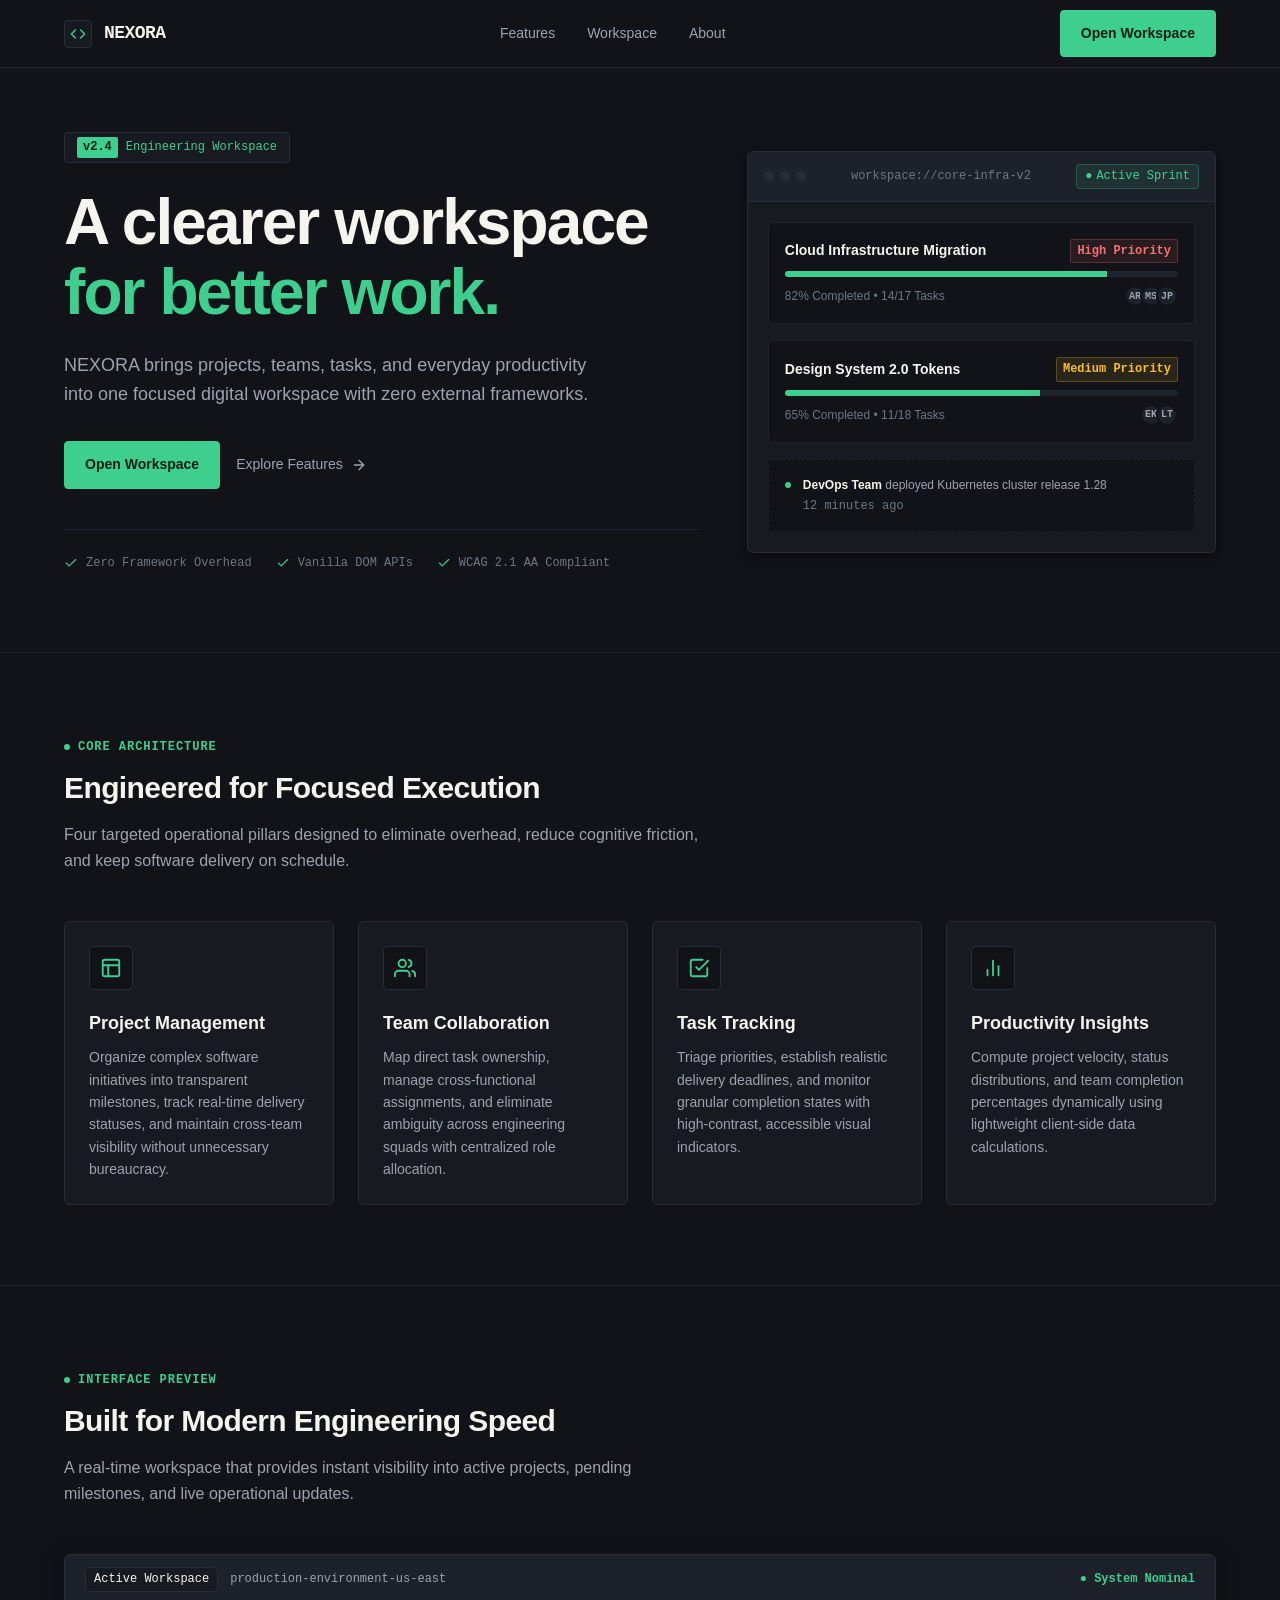
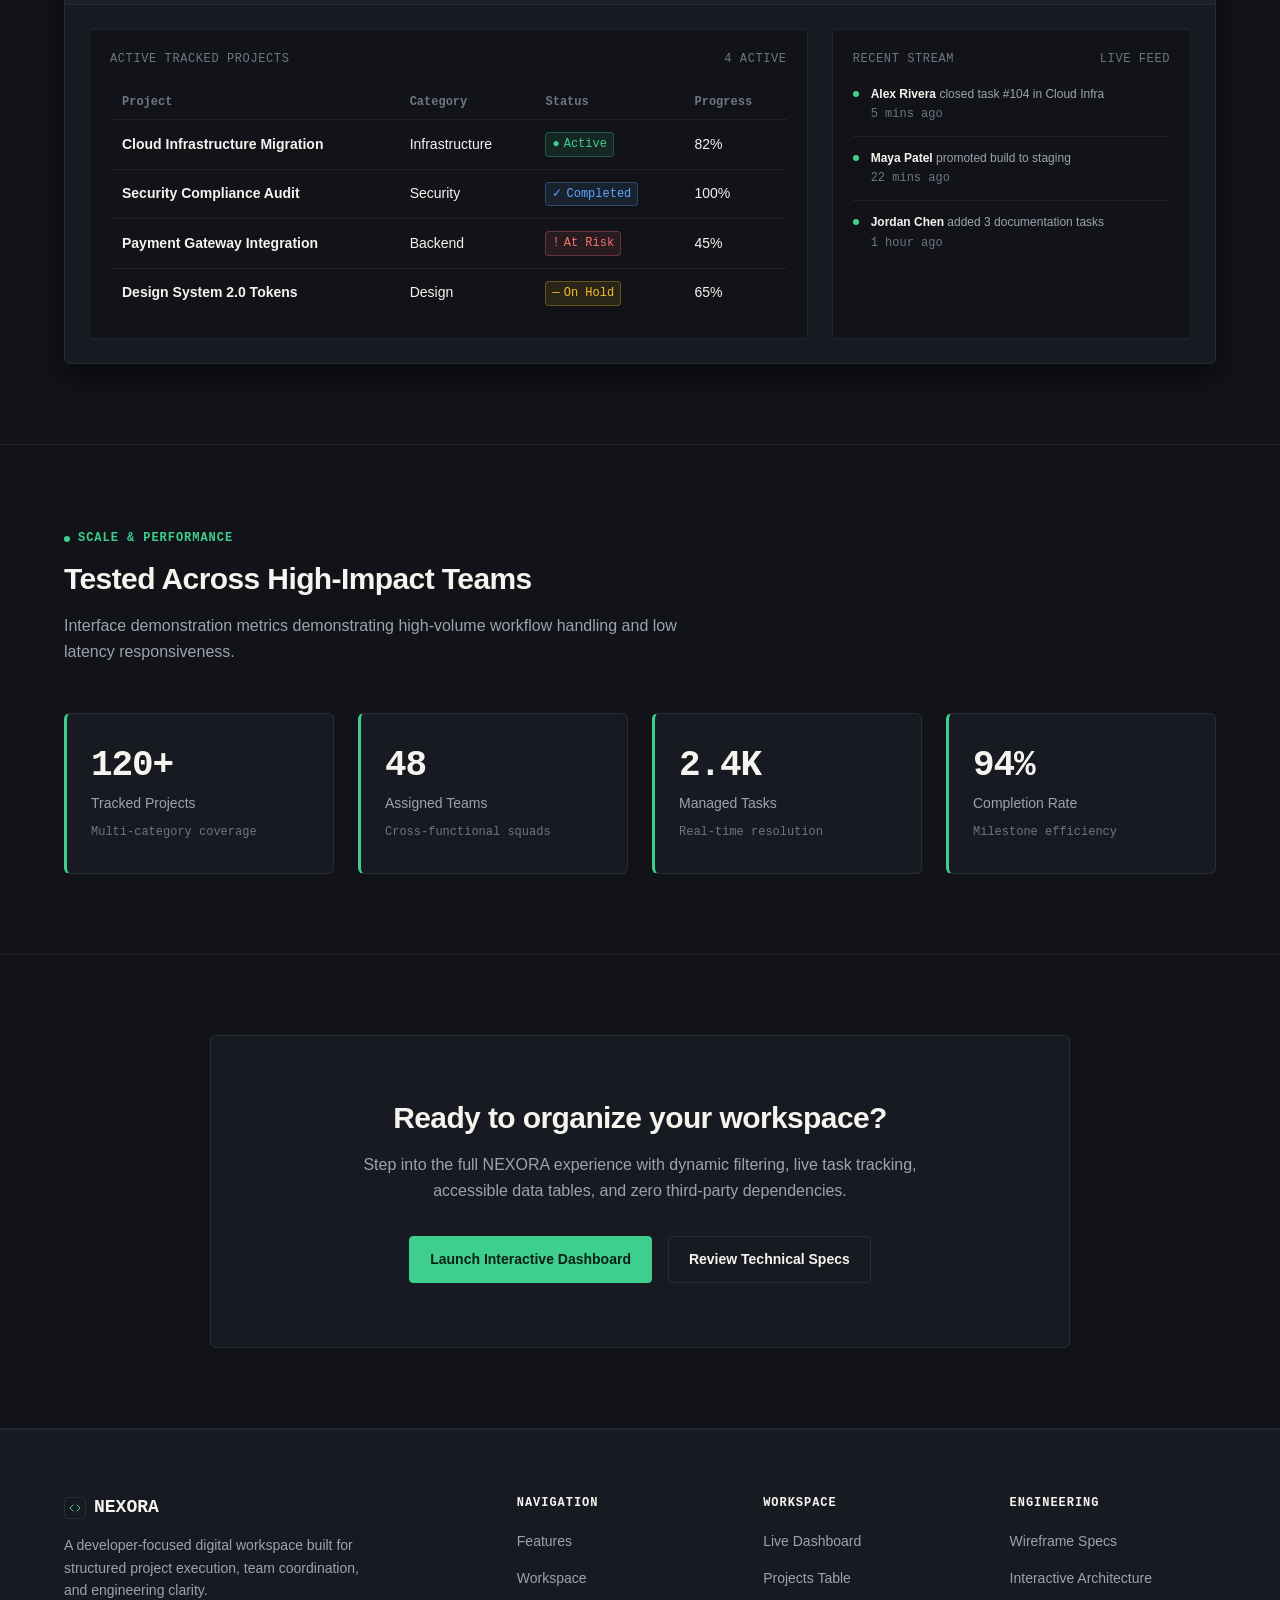
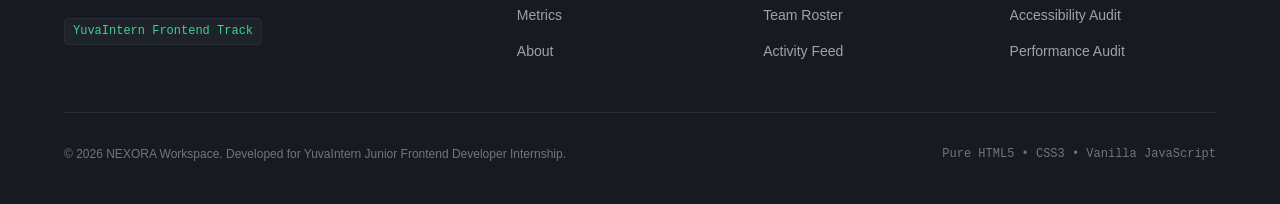
==== index.html @ 67733eb9 "Week 1 - Responsive NEXORA Landing Page" ====
<!DOCTYPE html>
<html lang="en">
<head>
  <meta charset="UTF-8">
  <meta name="viewport" content="width=device-width, initial-scale=1.0">
  <meta name="description" content="NEXORA is a modern, high-performance digital workspace for managing software projects, team workflows, and engineering productivity with zero external dependencies.">
  <meta name="theme-color" content="#111318">
  <title>NEXORA — Modern Engineering Digital Workspace</title>
  <link rel="stylesheet" href="css/style.css">
</head>
<body>
  <!-- Accessible Skip Link -->
  <a href="#main-content" class="skip-link">Skip to main content</a>

  <!-- Header -->
  <header class="site-header" role="banner">
    <div class="container header-container">
      <a href="index.html" class="brand-logo" aria-label="NEXORA Home">
        <span class="brand-icon" aria-hidden="true">
          <svg viewBox="0 0 24 24" fill="none" stroke="currentColor" stroke-width="2" stroke-linecap="round" stroke-linejoin="round">
            <polyline points="16 18 22 12 16 6"></polyline>
            <polyline points="8 6 2 12 8 18"></polyline>
          </svg>
        </span>
        <span>NEXORA</span>
      </a>

      <!-- Desktop Navigation -->
      <nav class="nav-desktop" aria-label="Primary Navigation">
        <a href="#features" class="nav-link">Features</a>
        <a href="#preview" class="nav-link">Workspace</a>
        <a href="#about" class="nav-link">About</a>
      </nav>

      <!-- Header Actions -->
      <div class="header-actions">
        <a href="#preview" class="btn btn-primary" id="header-cta-btn">Open Workspace</a>
        <!-- Mobile Menu Toggle Button -->
        <button type="button" class="nav-toggle-btn" id="nav-toggle-btn" aria-expanded="false" aria-controls="nav-mobile-menu" aria-label="Toggle navigation menu">
          <svg viewBox="0 0 24 24" fill="none" stroke="currentColor" stroke-width="2" stroke-linecap="round" stroke-linejoin="round" aria-hidden="true">
            <line x1="3" y1="12" x2="21" y2="12"></line>
            <line x1="3" y1="6" x2="21" y2="6"></line>
            <line x1="3" y1="18" x2="21" y2="18"></line>
          </svg>
        </button>
      </div>
    </div>

    <!-- Mobile Navigation Drawer -->
    <nav class="nav-mobile" id="nav-mobile-menu" aria-label="Mobile Navigation" hidden>
      <a href="#features" class="nav-link">Features</a>
      <a href="#preview" class="nav-link">Workspace</a>
      <a href="#about" class="nav-link">About</a>
      <a href="#preview" class="btn btn-primary" style="margin-top: 1rem; width: 100%;">Open Workspace</a>
    </nav>
  </header>

  <!-- Main Landmark -->
  <main id="main-content">
    <!-- Hero Section -->
    <section class="hero-section" aria-labelledby="hero-heading">
      <div class="container">
        <div class="hero-grid">
          <!-- Hero Copy -->
          <div class="hero-content">
            <div class="hero-tag">
              <span class="hero-tag-badge">v2.4</span>
              <span>Engineering Workspace</span>
            </div>
            <h1 id="hero-heading" class="hero-headline">
              A clearer workspace<br>
              <span class="hero-headline-accent">for better work.</span>
            </h1>
            <p class="hero-subhead">
              NEXORA brings projects, teams, tasks, and everyday productivity into one focused digital workspace with zero external frameworks.
            </p>
            <div class="hero-actions">
              <a href="#preview" class="btn btn-primary" id="hero-primary-cta">Open Workspace</a>
              <a href="#features" class="link-arrow" id="hero-secondary-link">
                <span>Explore Features</span>
                <svg width="16" height="16" viewBox="0 0 24 24" fill="none" stroke="currentColor" stroke-width="2" stroke-linecap="round" stroke-linejoin="round" aria-hidden="true">
                  <line x1="5" y1="12" x2="19" y2="12"></line>
                  <polyline points="12 5 19 12 12 19"></polyline>
                </svg>
              </a>
            </div>
            <div class="hero-features-strip" aria-label="Core Technical Highlights">
              <div class="hero-strip-item">
                <svg viewBox="0 0 24 24" fill="none" stroke="currentColor" stroke-width="2" stroke-linecap="round" stroke-linejoin="round" aria-hidden="true">
                  <polyline points="20 6 9 17 4 12"></polyline>
                </svg>
                <span>Zero Framework Overhead</span>
              </div>
              <div class="hero-strip-item">
                <svg viewBox="0 0 24 24" fill="none" stroke="currentColor" stroke-width="2" stroke-linecap="round" stroke-linejoin="round" aria-hidden="true">
                  <polyline points="20 6 9 17 4 12"></polyline>
                </svg>
                <span>Vanilla DOM APIs</span>
              </div>
              <div class="hero-strip-item">
                <svg viewBox="0 0 24 24" fill="none" stroke="currentColor" stroke-width="2" stroke-linecap="round" stroke-linejoin="round" aria-hidden="true">
                  <polyline points="20 6 9 17 4 12"></polyline>
                </svg>
                <span>WCAG 2.1 AA Compliant</span>
              </div>
            </div>
          </div>

          <!-- Hero Product Preview Component (Pure HTML & CSS) -->
          <div class="hero-preview" aria-label="Interactive Workspace Preview">
            <div class="preview-card-wrapper">
              <div class="preview-card-header">
                <div class="window-controls" aria-hidden="true">
                  <span class="window-dot"></span>
                  <span class="window-dot"></span>
                  <span class="window-dot"></span>
                </div>
                <span class="preview-file-tag">workspace://core-infra-v2</span>
                <span class="preview-status-pill">
                  <span aria-hidden="true">●</span> Active Sprint
                </span>
              </div>
              <div class="preview-card-body">
                <!-- Preview Project 1 -->
                <article class="preview-item">
                  <div class="preview-item-top">
                    <span class="preview-item-title">Cloud Infrastructure Migration</span>
                    <span class="preview-badge preview-badge-high">High Priority</span>
                  </div>
                  <div class="preview-progress-bar" role="progressbar" aria-valuenow="82" aria-valuemin="0" aria-valuemax="100" aria-label="Migration Progress">
                    <div class="preview-progress-fill" style="width: 82%;"></div>
                  </div>
                  <div class="preview-item-meta">
                    <span>82% Completed &bull; 14/17 Tasks</span>
                    <div class="team-avatar-stack" aria-label="Team assigned: Alex R, Maya S, Jordan P">
                      <span class="avatar-chip">AR</span>
                      <span class="avatar-chip">MS</span>
                      <span class="avatar-chip">JP</span>
                    </div>
                  </div>
                </article>

                <!-- Preview Project 2 -->
                <article class="preview-item">
                  <div class="preview-item-top">
                    <span class="preview-item-title">Design System 2.0 Tokens</span>
                    <span class="preview-badge preview-badge-med">Medium Priority</span>
                  </div>
                  <div class="preview-progress-bar" role="progressbar" aria-valuenow="65" aria-valuemin="0" aria-valuemax="100" aria-label="Design System Progress">
                    <div class="preview-progress-fill" style="width: 65%;"></div>
                  </div>
                  <div class="preview-item-meta">
                    <span>65% Completed &bull; 11/18 Tasks</span>
                    <div class="team-avatar-stack" aria-label="Team assigned: Elena K, Liam T">
                      <span class="avatar-chip">EK</span>
                      <span class="avatar-chip">LT</span>
                    </div>
                  </div>
                </article>

                <!-- Preview Activity Snippet -->
                <div class="preview-item" style="border-style: dashed;">
                  <div class="activity-item" style="border: none; padding: 0;">
                    <span class="activity-dot" aria-hidden="true"></span>
                    <div class="activity-content">
                      <span class="activity-user">DevOps Team</span>
                      <span class="activity-action">deployed Kubernetes cluster release 1.28</span>
                      <time class="activity-time" datetime="2026-09-26T10:45:00">12 minutes ago</time>
                    </div>
                  </div>
                </div>
              </div>
            </div>
          </div>
        </div>
      </div>
    </section>

    <!-- Features Section -->
    <section class="section" id="features" aria-labelledby="features-heading">
      <div class="container">
        <header class="section-header">
          <span class="section-tag">Core Architecture</span>
          <h2 id="features-heading" class="section-title">Engineered for Focused Execution</h2>
          <p class="section-description">
            Four targeted operational pillars designed to eliminate overhead, reduce cognitive friction, and keep software delivery on schedule.
          </p>
        </header>

        <div class="features-grid">
          <!-- Feature 1 -->
          <article class="feature-card">
            <div class="feature-icon-box" aria-hidden="true">
              <svg viewBox="0 0 24 24" fill="none" stroke="currentColor" stroke-width="2" stroke-linecap="round" stroke-linejoin="round">
                <rect x="3" y="3" width="18" height="18" rx="2" ry="2"></rect>
                <line x1="3" y1="9" x2="21" y2="9"></line>
                <line x1="9" y1="21" x2="9" y2="9"></line>
              </svg>
            </div>
            <h3 class="feature-title">Project Management</h3>
            <p class="feature-text">
              Organize complex software initiatives into transparent milestones, track real-time delivery statuses, and maintain cross-team visibility without unnecessary bureaucracy.
            </p>
          </article>

          <!-- Feature 2 -->
          <article class="feature-card">
            <div class="feature-icon-box" aria-hidden="true">
              <svg viewBox="0 0 24 24" fill="none" stroke="currentColor" stroke-width="2" stroke-linecap="round" stroke-linejoin="round">
                <path d="M17 21v-2a4 4 0 0 0-4-4H5a4 4 0 0 0-4 4v2"></path>
                <circle cx="9" cy="7" r="4"></circle>
                <path d="M23 21v-2a4 4 0 0 0-3-3.87"></path>
                <path d="M16 3.13a4 4 0 0 1 0 7.75"></path>
              </svg>
            </div>
            <h3 class="feature-title">Team Collaboration</h3>
            <p class="feature-text">
              Map direct task ownership, manage cross-functional assignments, and eliminate ambiguity across engineering squads with centralized role allocation.
            </p>
          </article>

          <!-- Feature 3 -->
          <article class="feature-card">
            <div class="feature-icon-box" aria-hidden="true">
              <svg viewBox="0 0 24 24" fill="none" stroke="currentColor" stroke-width="2" stroke-linecap="round" stroke-linejoin="round">
                <path d="M9 11l3 3L22 4"></path>
                <path d="M21 12v7a2 2 0 0 1-2 2H5a2 2 0 0 1-2-2V5a2 2 0 0 1 2-2h11"></path>
              </svg>
            </div>
            <h3 class="feature-title">Task Tracking</h3>
            <p class="feature-text">
              Triage priorities, establish realistic delivery deadlines, and monitor granular completion states with high-contrast, accessible visual indicators.
            </p>
          </article>

          <!-- Feature 4 -->
          <article class="feature-card">
            <div class="feature-icon-box" aria-hidden="true">
              <svg viewBox="0 0 24 24" fill="none" stroke="currentColor" stroke-width="2" stroke-linecap="round" stroke-linejoin="round">
                <line x1="18" y1="20" x2="18" y2="10"></line>
                <line x1="12" y1="20" x2="12" y2="4"></line>
                <line x1="6" y1="20" x2="6" y2="14"></line>
              </svg>
            </div>
            <h3 class="feature-title">Productivity Insights</h3>
            <p class="feature-text">
              Compute project velocity, status distributions, and team completion percentages dynamically using lightweight client-side data calculations.
            </p>
          </article>
        </div>
      </div>
    </section>

    <!-- Product Preview Section -->
    <section class="section" id="preview" aria-labelledby="preview-heading">
      <div class="container">
        <header class="section-header">
          <span class="section-tag">Interface Preview</span>
          <h2 id="preview-heading" class="section-title">Built for Modern Engineering Speed</h2>
          <p class="section-description">
            A real-time workspace that provides instant visibility into active projects, pending milestones, and live operational updates.
          </p>
        </header>

        <div class="preview-showcase">
          <div class="showcase-toolbar">
            <div class="showcase-toolbar-left">
              <span class="showcase-toolbar-badge">Active Workspace</span>
              <span>production-environment-us-east</span>
            </div>
            <div style="color: var(--color-accent); font-weight: 600;">
              <span aria-hidden="true">●</span> System Nominal
            </div>
          </div>

          <div class="showcase-main">
            <!-- Simulated Active Projects Table -->
            <div class="showcase-panel">
              <div class="showcase-panel-title">
                <span>Active Tracked Projects</span>
                <span>4 Active</span>
              </div>
              <div style="overflow-x: auto;">
                <table class="mock-table" aria-label="Workspace Sample Projects">
                  <thead>
                    <tr>
                      <th scope="col">Project</th>
                      <th scope="col">Category</th>
                      <th scope="col">Status</th>
                      <th scope="col">Progress</th>
                    </tr>
                  </thead>
                  <tbody>
                    <tr>
                      <td style="font-weight: 600;">Cloud Infrastructure Migration</td>
                      <td>Infrastructure</td>
                      <td><span class="status-badge status-active"><span aria-hidden="true">●</span> Active</span></td>
                      <td>82%</td>
                    </tr>
                    <tr>
                      <td style="font-weight: 600;">Security Compliance Audit</td>
                      <td>Security</td>
                      <td><span class="status-badge status-completed"><span aria-hidden="true">✓</span> Completed</span></td>
                      <td>100%</td>
                    </tr>
                    <tr>
                      <td style="font-weight: 600;">Payment Gateway Integration</td>
                      <td>Backend</td>
                      <td><span class="status-badge status-at-risk"><span aria-hidden="true">!</span> At Risk</span></td>
                      <td>45%</td>
                    </tr>
                    <tr>
                      <td style="font-weight: 600;">Design System 2.0 Tokens</td>
                      <td>Design</td>
                      <td><span class="status-badge status-on-hold"><span aria-hidden="true">—</span> On Hold</span></td>
                      <td>65%</td>
                    </tr>
                  </tbody>
                </table>
              </div>
            </div>

            <!-- Simulated Real-time Activity Stream -->
            <div class="showcase-panel">
              <div class="showcase-panel-title">
                <span>Recent Stream</span>
                <span>Live Feed</span>
              </div>
              <div class="activity-feed-list" role="feed" aria-label="Recent Workspace Activity">
                <article class="activity-item">
                  <span class="activity-dot" aria-hidden="true"></span>
                  <div class="activity-content">
                    <span class="activity-user">Alex Rivera</span>
                    <span class="activity-action">closed task #104 in Cloud Infra</span>
                    <time class="activity-time" datetime="2026-09-26T11:05:00">5 mins ago</time>
                  </div>
                </article>
                <article class="activity-item">
                  <span class="activity-dot" aria-hidden="true"></span>
                  <div class="activity-content">
                    <span class="activity-user">Maya Patel</span>
                    <span class="activity-action">promoted build to staging</span>
                    <time class="activity-time" datetime="2026-09-26T10:48:00">22 mins ago</time>
                  </div>
                </article>
                <article class="activity-item">
                  <span class="activity-dot" aria-hidden="true"></span>
                  <div class="activity-content">
                    <span class="activity-user">Jordan Chen</span>
                    <span class="activity-action">added 3 documentation tasks</span>
                    <time class="activity-time" datetime="2026-09-26T09:30:00">1 hour ago</time>
                  </div>
                </article>
              </div>
            </div>
          </div>
        </div>
      </div>
    </section>

    <!-- Statistics Section -->
    <section class="section" id="stats" aria-labelledby="stats-heading">
      <div class="container">
        <header class="section-header">
          <span class="section-tag">Scale & Performance</span>
          <h2 id="stats-heading" class="section-title">Tested Across High-Impact Teams</h2>
          <p class="section-description">
            Interface demonstration metrics demonstrating high-volume workflow handling and low latency responsiveness.
          </p>
        </header>

        <div class="stats-grid">
          <div class="stat-card">
            <div class="stat-value">120+</div>
            <div class="stat-label">Tracked Projects</div>
            <div class="stat-note">Multi-category coverage</div>
          </div>
          <div class="stat-card">
            <div class="stat-value">48</div>
            <div class="stat-label">Assigned Teams</div>
            <div class="stat-note">Cross-functional squads</div>
          </div>
          <div class="stat-card">
            <div class="stat-value">2.4K</div>
            <div class="stat-label">Managed Tasks</div>
            <div class="stat-note">Real-time resolution</div>
          </div>
          <div class="stat-card">
            <div class="stat-value">94%</div>
            <div class="stat-label">Completion Rate</div>
            <div class="stat-note">Milestone efficiency</div>
          </div>
        </div>
      </div>
    </section>

    <!-- CTA Section -->
    <section class="section" id="about" aria-labelledby="cta-heading">
      <div class="container">
        <div class="cta-box">
          <h2 id="cta-heading" class="cta-title">Ready to organize your workspace?</h2>
          <p class="cta-subtext">
            Step into the full NEXORA experience with dynamic filtering, live task tracking, accessible data tables, and zero third-party dependencies.
          </p>
          <div class="cta-actions">
            <a href="dashboard.html" class="btn btn-primary" id="cta-launch-dashboard">Launch Interactive Dashboard</a>
            <a href="#features" class="btn btn-secondary">Review Technical Specs</a>
          </div>
        </div>
      </div>
    </section>
  </main>

  <!-- Footer -->
  <footer class="site-footer" role="contentinfo">
    <div class="container">
      <div class="footer-grid">
        <div>
          <div class="footer-brand-title">
            <span class="brand-icon" aria-hidden="true" style="width: 22px; height: 22px;">
              <svg viewBox="0 0 24 24" fill="none" stroke="currentColor" stroke-width="2" stroke-linecap="round" stroke-linejoin="round" style="width: 12px; height: 12px;">
                <polyline points="16 18 22 12 16 6"></polyline>
                <polyline points="8 6 2 12 8 18"></polyline>
              </svg>
            </span>
            <span>NEXORA</span>
          </div>
          <p class="footer-brand-desc">
            A developer-focused digital workspace built for structured project execution, team coordination, and engineering clarity.
          </p>
          <span class="footer-badge">YuvaIntern Frontend Track</span>
        </div>

        <div>
          <h3 class="footer-col-title">Navigation</h3>
          <ul class="footer-links">
            <li><a href="#features">Features</a></li>
            <li><a href="#preview">Workspace</a></li>
            <li><a href="#stats">Metrics</a></li>
            <li><a href="#about">About</a></li>
          </ul>
        </div>

        <div>
          <h3 class="footer-col-title">Workspace</h3>
          <ul class="footer-links">
            <li><a href="dashboard.html">Live Dashboard</a></li>
            <li><a href="dashboard.html#projects">Projects Table</a></li>
            <li><a href="dashboard.html#team">Team Roster</a></li>
            <li><a href="dashboard.html#activity">Activity Feed</a></li>
          </ul>
        </div>

        <div>
          <h3 class="footer-col-title">Engineering</h3>
          <ul class="footer-links">
            <li><a href="#about">Wireframe Specs</a></li>
            <li><a href="#about">Interactive Architecture</a></li>
            <li><a href="#about">Accessibility Audit</a></li>
            <li><a href="#about">Performance Audit</a></li>
          </ul>
        </div>
      </div>

      <div class="footer-bottom">
        <div>&copy; 2026 NEXORA Workspace. Developed for YuvaIntern Junior Frontend Developer Internship.</div>
        <div style="font-family: var(--font-mono);">Pure HTML5 &bull; CSS3 &bull; Vanilla JavaScript</div>
      </div>
    </div>
  </footer>
</body>
</html>
---- css/style.css ----
/* ==========================================================================
   NEXORA — Design System & Stylesheet
   Architecture: Pure CSS3, CSS Grid, Flexbox, CSS Custom Properties
   Theme: Developer/SaaS Aesthetic (#111318, #F6F4EF, #3ECF8E)
   Rules: No gradients, no excessive glow, no purple, no glassmorphism, no clutter.
   ========================================================================== */

/* --------------------------------------------------------------------------
   1. Design Tokens & CSS Custom Properties
   -------------------------------------------------------------------------- */
:root {
  /* Color Palette */
  --color-bg: #111318;
  --color-surface: #171A21;
  --color-surface-hover: #1E222B;
  --color-surface-active: #232733;
  --color-surface-elevated: #1D212A;
  
  --color-border: #282C37;
  --color-border-subtle: #1E222D;
  --color-border-focus: #3ECF8E;

  --color-text-primary: #F6F4EF;
  --color-text-secondary: #9DA3AE;
  --color-text-muted: #6E7682;
  --color-text-inverse: #111318;

  /* Accent Color (Emerald Green) */
  --color-accent: #3ECF8E;
  --color-accent-hover: #34B27B;
  --color-accent-active: #2C9767;
  --color-accent-subtle: rgba(62, 207, 142, 0.12);
  --color-accent-text: #0B2016; /* High-contrast text on accent button (>8:1) */

  /* Status Colors (Never used alone - paired with symbols & text) */
  --status-active: #3ECF8E;
  --status-active-bg: rgba(62, 207, 142, 0.1);
  --status-completed: #60A5FA;
  --status-completed-bg: rgba(96, 165, 250, 0.1);
  --status-at-risk: #F87171;
  --status-at-risk-bg: rgba(248, 113, 113, 0.1);
  --status-on-hold: #FBBF24;
  --status-on-hold-bg: rgba(251, 191, 36, 0.1);

  /* Typography */
  --font-mono: 'JetBrains Mono', 'Fira Code', SFMono-Regular, Menlo, Monaco, Consolas, 'Liberation Mono', 'Courier New', monospace;
  --font-sans: -apple-system, BlinkMacSystemFont, 'Segoe UI', Roboto, Helvetica, Arial, sans-serif;

  /* Type Scale */
  --text-xs: 0.75rem;     /* 12px */
  --text-sm: 0.875rem;    /* 14px */
  --text-base: 1rem;      /* 16px */
  --text-lg: 1.125rem;    /* 18px */
  --text-xl: 1.25rem;     /* 20px */
  --text-2xl: 1.5rem;     /* 24px */
  --text-3xl: 1.875rem;   /* 30px */
  --text-4xl: 2.25rem;    /* 36px */
  --text-5xl: 3rem;       /* 48px */
  --text-hero: clamp(2.25rem, 5vw + 1rem, 4rem);

  /* Spacing */
  --space-1: 0.25rem;     /* 4px */
  --space-2: 0.5rem;      /* 8px */
  --space-3: 0.75rem;     /* 12px */
  --space-4: 1rem;        /* 16px */
  --space-5: 1.25rem;     /* 20px */
  --space-6: 1.5rem;      /* 24px */
  --space-8: 2rem;        /* 32px */
  --space-10: 2.5rem;     /* 40px */
  --space-12: 3rem;       /* 48px */
  --space-16: 4rem;       /* 64px */
  --space-20: 5rem;       /* 80px */
  --space-24: 6rem;       /* 96px */

  /* Layout */
  --container-max: 1200px;
  --header-height: 4.25rem; /* 68px */
  --radius-sm: 4px;
  --radius-md: 6px;
  --radius-lg: 8px;
  --transition-fast: 150ms ease;
  --transition-normal: 220ms ease;

  /* Shadows - Minimal, strict, no glow */
  --shadow-sm: 0 1px 2px rgba(0, 0, 0, 0.4);
  --shadow-md: 0 4px 12px rgba(0, 0, 0, 0.45);
  --shadow-lg: 0 10px 24px rgba(0, 0, 0, 0.55);
}

/* --------------------------------------------------------------------------
   2. Reset & Base Styles
   -------------------------------------------------------------------------- */
*, *::before, *::after {
  box-sizing: border-box;
  margin: 0;
  padding: 0;
}

html {
  font-family: var(--font-sans);
  font-size: 16px;
  line-height: 1.55;
  background-color: var(--color-bg);
  color: var(--color-text-primary);
  scroll-behavior: smooth;
  text-rendering: optimizeLegibility;
  -webkit-font-smoothing: antialiased;
  -moz-osx-font-smoothing: grayscale;
}

body {
  min-height: 100vh;
  display: flex;
  flex-direction: column;
  background-color: var(--color-bg);
  color: var(--color-text-primary);
  overflow-x: hidden;
}

img, svg {
  display: block;
  max-width: 100%;
}

a {
  color: inherit;
  text-decoration: none;
  transition: color var(--transition-fast);
}

button {
  font-family: inherit;
  font-size: inherit;
  color: inherit;
  background: none;
  border: none;
  cursor: pointer;
}

ul, ol {
  list-style: none;
}

/* --------------------------------------------------------------------------
   3. Accessibility & Focus States
   -------------------------------------------------------------------------- */
/* High visibility focus indicator */
:focus-visible {
  outline: 2px solid var(--color-border-focus);
  outline-offset: 2px;
}

/* Skip to main content link */
.skip-link {
  position: absolute;
  top: -999px;
  left: 1rem;
  z-index: 1000;
  padding: var(--space-3) var(--space-5);
  background-color: var(--color-accent);
  color: var(--color-accent-text);
  font-weight: 600;
  font-size: var(--text-sm);
  border-radius: var(--radius-sm);
  transition: top var(--transition-fast);
}

.skip-link:focus {
  top: 1rem;
  outline: 2px solid var(--color-text-primary);
}

/* Screen reader only utility */
.sr-only {
  position: absolute;
  width: 1px;
  height: 1px;
  padding: 0;
  margin: -1px;
  overflow: hidden;
  clip: rect(0, 0, 0, 0);
  white-space: nowrap;
  border-width: 0;
}

/* --------------------------------------------------------------------------
   4. Layout Containers & Grid Utilities
   -------------------------------------------------------------------------- */
.container {
  width: 100%;
  max-width: var(--container-max);
  margin-left: auto;
  margin-right: auto;
  padding-left: var(--space-6);
  padding-right: var(--space-6);
}

.section {
  padding-top: var(--space-20);
  padding-bottom: var(--space-20);
  border-bottom: 1px solid var(--color-border-subtle);
}

.section-header {
  margin-bottom: var(--space-12);
  max-width: 640px;
}

.section-tag {
  display: inline-flex;
  align-items: center;
  gap: var(--space-2);
  font-family: var(--font-mono);
  font-size: var(--text-xs);
  font-weight: 600;
  letter-spacing: 0.08em;
  text-transform: uppercase;
  color: var(--color-accent);
  margin-bottom: var(--space-3);
}

.section-tag::before {
  content: "";
  display: inline-block;
  width: 6px;
  height: 6px;
  background-color: var(--color-accent);
  border-radius: 50%;
}

.section-title {
  font-size: var(--text-3xl);
  font-weight: 700;
  color: var(--color-text-primary);
  line-height: 1.25;
  margin-bottom: var(--space-4);
  letter-spacing: -0.02em;
}

.section-description {
  font-size: var(--text-base);
  color: var(--color-text-secondary);
  line-height: 1.6;
}

/* --------------------------------------------------------------------------
   5. Buttons & Interactive Links
   -------------------------------------------------------------------------- */
.btn {
  display: inline-flex;
  align-items: center;
  justify-content: center;
  gap: var(--space-2);
  padding: var(--space-3) var(--space-5);
  font-weight: 600;
  font-size: var(--text-sm);
  border-radius: var(--radius-sm);
  transition: background-color var(--transition-fast), border-color var(--transition-fast), color var(--transition-fast);
  white-space: nowrap;
  min-height: 44px; /* Touch target size */
  min-width: 44px;
}

.btn-primary {
  background-color: var(--color-accent);
  color: var(--color-accent-text);
  border: 1px solid var(--color-accent);
}

.btn-primary:hover {
  background-color: var(--color-accent-hover);
  border-color: var(--color-accent-hover);
}

.btn-primary:active {
  background-color: var(--color-accent-active);
  border-color: var(--color-accent-active);
}

.btn-secondary {
  background-color: var(--color-surface);
  color: var(--color-text-primary);
  border: 1px solid var(--color-border);
}

.btn-secondary:hover {
  background-color: var(--color-surface-hover);
  border-color: var(--color-text-muted);
}

.btn-secondary:active {
  background-color: var(--color-surface-active);
}

.link-arrow {
  display: inline-flex;
  align-items: center;
  gap: var(--space-2);
  color: var(--color-text-secondary);
  font-weight: 500;
  font-size: var(--text-sm);
  transition: color var(--transition-fast), gap var(--transition-fast);
  min-height: 44px;
}

.link-arrow:hover {
  color: var(--color-accent);
  gap: var(--space-3);
}

.link-arrow svg {
  transition: transform var(--transition-fast);
}

.link-arrow:hover svg {
  transform: translateX(3px);
}

/* --------------------------------------------------------------------------
   6. Header & Navigation
   -------------------------------------------------------------------------- */
.site-header {
  position: sticky;
  top: 0;
  z-index: 100;
  height: var(--header-height);
  background-color: var(--color-bg);
  border-bottom: 1px solid var(--color-border);
}

.header-container {
  display: flex;
  align-items: center;
  justify-content: space-between;
  height: 100%;
}

.brand-logo {
  display: flex;
  align-items: center;
  gap: var(--space-3);
  font-family: var(--font-mono);
  font-size: var(--text-lg);
  font-weight: 700;
  letter-spacing: -0.03em;
  color: var(--color-text-primary);
}

.brand-icon {
  width: 28px;
  height: 28px;
  background-color: var(--color-surface);
  border: 1px solid var(--color-border);
  border-radius: var(--radius-sm);
  display: flex;
  align-items: center;
  justify-content: center;
  color: var(--color-accent);
}

.brand-icon svg {
  width: 16px;
  height: 16px;
}

.nav-desktop {
  display: flex;
  align-items: center;
  gap: var(--space-8);
}

.nav-link {
  font-size: var(--text-sm);
  font-weight: 500;
  color: var(--color-text-secondary);
  padding: var(--space-2) 0;
  position: relative;
  transition: color var(--transition-fast);
}

.nav-link:hover,
.nav-link[aria-current="page"] {
  color: var(--color-text-primary);
}

.nav-link[aria-current="page"]::after {
  content: "";
  position: absolute;
  bottom: -4px;
  left: 0;
  right: 0;
  height: 2px;
  background-color: var(--color-accent);
}

.header-actions {
  display: flex;
  align-items: center;
  gap: var(--space-4);
}

/* Mobile Nav Toggle Button */
.nav-toggle-btn {
  display: none;
  width: 44px;
  height: 44px;
  align-items: center;
  justify-content: center;
  background-color: var(--color-surface);
  border: 1px solid var(--color-border);
  border-radius: var(--radius-sm);
  color: var(--color-text-primary);
}

.nav-toggle-btn svg {
  width: 20px;
  height: 20px;
}

.nav-mobile {
  display: none;
  position: fixed;
  top: var(--header-height);
  left: 0;
  right: 0;
  bottom: 0;
  background-color: var(--color-bg);
  border-top: 1px solid var(--color-border);
  padding: var(--space-6);
  flex-direction: column;
  gap: var(--space-4);
  z-index: 99;
}

.nav-mobile.is-open {
  display: flex;
}

.nav-mobile .nav-link {
  font-size: var(--text-lg);
  padding: var(--space-3) 0;
  border-bottom: 1px solid var(--color-border-subtle);
}

/* --------------------------------------------------------------------------
   7. Hero Section
   -------------------------------------------------------------------------- */
.hero-section {
  padding-top: var(--space-16);
  padding-bottom: var(--space-20);
  border-bottom: 1px solid var(--color-border-subtle);
}

.hero-grid {
  display: grid;
  grid-template-columns: 1.15fr 0.85fr;
  gap: var(--space-12);
  align-items: center;
}

.hero-tag {
  display: inline-flex;
  align-items: center;
  gap: var(--space-2);
  background-color: var(--color-surface);
  border: 1px solid var(--color-border);
  padding: var(--space-1) var(--space-3);
  border-radius: var(--radius-sm);
  font-family: var(--font-mono);
  font-size: var(--text-xs);
  color: var(--color-accent);
  margin-bottom: var(--space-6);
}

.hero-tag-badge {
  background-color: var(--color-accent);
  color: var(--color-accent-text);
  padding: 1px 6px;
  border-radius: 2px;
  font-weight: 700;
}

.hero-headline {
  font-size: var(--text-hero);
  font-weight: 800;
  line-height: 1.1;
  letter-spacing: -0.03em;
  color: var(--color-text-primary);
  margin-bottom: var(--space-6);
}

.hero-headline-accent {
  color: var(--color-accent);
}

.hero-subhead {
  font-size: var(--text-lg);
  color: var(--color-text-secondary);
  line-height: 1.6;
  max-width: 540px;
  margin-bottom: var(--space-8);
}

.hero-actions {
  display: flex;
  align-items: center;
  flex-wrap: wrap;
  gap: var(--space-4);
  margin-bottom: var(--space-10);
}

.hero-features-strip {
  display: flex;
  align-items: center;
  flex-wrap: wrap;
  gap: var(--space-6);
  font-family: var(--font-mono);
  font-size: var(--text-xs);
  color: var(--color-text-muted);
  border-top: 1px solid var(--color-border-subtle);
  padding-top: var(--space-6);
}

.hero-strip-item {
  display: flex;
  align-items: center;
  gap: var(--space-2);
}

.hero-strip-item svg {
  color: var(--color-accent);
  width: 14px;
  height: 14px;
}

/* Hero Realistic Product Preview Mockup */
.preview-card-wrapper {
  background-color: var(--color-surface);
  border: 1px solid var(--color-border);
  border-radius: var(--radius-md);
  box-shadow: var(--shadow-md);
  overflow: hidden;
}

.preview-card-header {
  display: flex;
  align-items: center;
  justify-content: space-between;
  padding: var(--space-3) var(--space-4);
  background-color: var(--color-surface-elevated);
  border-bottom: 1px solid var(--color-border);
}

.window-controls {
  display: flex;
  align-items: center;
  gap: 6px;
}

.window-dot {
  width: 10px;
  height: 10px;
  border-radius: 50%;
  background-color: var(--color-border);
}

.preview-file-tag {
  font-family: var(--font-mono);
  font-size: var(--text-xs);
  color: var(--color-text-muted);
}

.preview-status-pill {
  font-family: var(--font-mono);
  font-size: var(--text-xs);
  padding: 2px 8px;
  border-radius: var(--radius-sm);
  background-color: var(--status-active-bg);
  color: var(--status-active);
  border: 1px solid rgba(62, 207, 142, 0.25);
  display: inline-flex;
  align-items: center;
  gap: 4px;
}

.preview-card-body {
  padding: var(--space-5);
  display: flex;
  flex-direction: column;
  gap: var(--space-4);
}

.preview-item {
  background-color: var(--color-bg);
  border: 1px solid var(--color-border-subtle);
  border-radius: var(--radius-sm);
  padding: var(--space-4);
}

.preview-item-top {
  display: flex;
  align-items: center;
  justify-content: space-between;
  margin-bottom: var(--space-2);
}

.preview-item-title {
  font-size: var(--text-sm);
  font-weight: 600;
  color: var(--color-text-primary);
}

.preview-badge {
  font-family: var(--font-mono);
  font-size: var(--text-xs);
  padding: 2px 6px;
  border-radius: 2px;
  font-weight: 600;
}

.preview-badge-high {
  background-color: var(--status-at-risk-bg);
  color: var(--status-at-risk);
  border: 1px solid rgba(248, 113, 113, 0.25);
}

.preview-badge-med {
  background-color: var(--status-on-hold-bg);
  color: var(--status-on-hold);
  border: 1px solid rgba(251, 191, 36, 0.25);
}

.preview-progress-bar {
  width: 100%;
  height: 6px;
  background-color: var(--color-surface-hover);
  border-radius: 3px;
  overflow: hidden;
  margin: var(--space-2) 0;
}

.preview-progress-fill {
  height: 100%;
  background-color: var(--color-accent);
}

.preview-item-meta {
  display: flex;
  align-items: center;
  justify-content: space-between;
  font-size: var(--text-xs);
  color: var(--color-text-muted);
}

.team-avatar-stack {
  display: flex;
  align-items: center;
}

.avatar-chip {
  width: 22px;
  height: 22px;
  border-radius: 50%;
  border: 2px solid var(--color-bg);
  margin-left: -6px;
  background-color: var(--color-surface-elevated);
  color: var(--color-text-secondary);
  font-size: 10px;
  font-weight: 700;
  display: flex;
  align-items: center;
  justify-content: center;
  font-family: var(--font-mono);
}

.avatar-chip:first-child {
  margin-left: 0;
}

/* --------------------------------------------------------------------------
   8. Features Section
   -------------------------------------------------------------------------- */
.features-grid {
  display: grid;
  grid-template-columns: repeat(4, 1fr);
  gap: var(--space-6);
}

.feature-card {
  background-color: var(--color-surface);
  border: 1px solid var(--color-border);
  border-radius: var(--radius-md);
  padding: var(--space-6);
  display: flex;
  flex-direction: column;
  transition: border-color var(--transition-fast), background-color var(--transition-fast);
}

.feature-card:hover {
  border-color: var(--color-text-muted);
  background-color: var(--color-surface-hover);
}

.feature-icon-box {
  width: 44px;
  height: 44px;
  border-radius: var(--radius-sm);
  background-color: var(--color-bg);
  border: 1px solid var(--color-border);
  color: var(--color-accent);
  display: flex;
  align-items: center;
  justify-content: center;
  margin-bottom: var(--space-5);
}

.feature-icon-box svg {
  width: 22px;
  height: 22px;
}

.feature-title {
  font-size: var(--text-lg);
  font-weight: 600;
  color: var(--color-text-primary);
  margin-bottom: var(--space-2);
}

.feature-text {
  font-size: var(--text-sm);
  color: var(--color-text-secondary);
  line-height: 1.6;
}

/* --------------------------------------------------------------------------
   9. Product Preview Section (Comprehensive In-Depth Mockup)
   -------------------------------------------------------------------------- */
.preview-showcase {
  background-color: var(--color-surface);
  border: 1px solid var(--color-border);
  border-radius: var(--radius-md);
  overflow: hidden;
  box-shadow: var(--shadow-lg);
}

.showcase-toolbar {
  display: flex;
  align-items: center;
  justify-content: space-between;
  padding: var(--space-3) var(--space-5);
  background-color: var(--color-surface-elevated);
  border-bottom: 1px solid var(--color-border);
  font-family: var(--font-mono);
  font-size: var(--text-xs);
}

.showcase-toolbar-left {
  display: flex;
  align-items: center;
  gap: var(--space-3);
  color: var(--color-text-secondary);
}

.showcase-toolbar-badge {
  background-color: var(--color-surface);
  border: 1px solid var(--color-border);
  padding: 2px 8px;
  border-radius: var(--radius-sm);
  color: var(--color-text-primary);
}

.showcase-main {
  padding: var(--space-6);
  display: grid;
  grid-template-columns: 2fr 1fr;
  gap: var(--space-6);
}

.showcase-panel {
  background-color: var(--color-bg);
  border: 1px solid var(--color-border-subtle);
  border-radius: var(--radius-sm);
  padding: var(--space-5);
}

.showcase-panel-title {
  font-family: var(--font-mono);
  font-size: var(--text-xs);
  text-transform: uppercase;
  letter-spacing: 0.05em;
  color: var(--color-text-muted);
  margin-bottom: var(--space-4);
  display: flex;
  align-items: center;
  justify-content: space-between;
}

.mock-table {
  width: 100%;
  border-collapse: collapse;
  font-size: var(--text-sm);
}

.mock-table th {
  text-align: left;
  padding: var(--space-2) var(--space-3);
  color: var(--color-text-muted);
  font-size: var(--text-xs);
  font-family: var(--font-mono);
  border-bottom: 1px solid var(--color-border-subtle);
}

.mock-table td {
  padding: var(--space-3);
  border-bottom: 1px solid var(--color-border-subtle);
  color: var(--color-text-primary);
}

.mock-table tr:last-child td {
  border-bottom: none;
}

.status-badge {
  display: inline-flex;
  align-items: center;
  gap: 4px;
  font-family: var(--font-mono);
  font-size: var(--text-xs);
  padding: 2px 6px;
  border-radius: var(--radius-sm);
  font-weight: 500;
}

.status-active {
  background-color: var(--status-active-bg);
  color: var(--status-active);
  border: 1px solid rgba(62, 207, 142, 0.3);
}

.status-completed {
  background-color: var(--status-completed-bg);
  color: var(--status-completed);
  border: 1px solid rgba(96, 165, 250, 0.3);
}

.status-at-risk {
  background-color: var(--status-at-risk-bg);
  color: var(--status-at-risk);
  border: 1px solid rgba(248, 113, 113, 0.3);
}

.status-on-hold {
  background-color: var(--status-on-hold-bg);
  color: var(--status-on-hold);
  border: 1px solid rgba(251, 191, 36, 0.3);
}

.activity-feed-list {
  display: flex;
  flex-direction: column;
  gap: var(--space-3);
}

.activity-item {
  display: flex;
  align-items: flex-start;
  gap: var(--space-3);
  font-size: var(--text-xs);
  padding-bottom: var(--space-3);
  border-bottom: 1px solid var(--color-border-subtle);
}

.activity-item:last-child {
  border-bottom: none;
  padding-bottom: 0;
}

.activity-dot {
  width: 6px;
  height: 6px;
  border-radius: 50%;
  background-color: var(--color-accent);
  margin-top: 6px;
  flex-shrink: 0;
}

.activity-content {
  flex: 1;
}

.activity-user {
  font-weight: 600;
  color: var(--color-text-primary);
}

.activity-action {
  color: var(--color-text-secondary);
}

.activity-time {
  display: block;
  font-family: var(--font-mono);
  color: var(--color-text-muted);
  margin-top: 2px;
}

/* --------------------------------------------------------------------------
   10. Statistics Section
   -------------------------------------------------------------------------- */
.stats-grid {
  display: grid;
  grid-template-columns: repeat(4, 1fr);
  gap: var(--space-6);
}

.stat-card {
  background-color: var(--color-surface);
  border: 1px solid var(--color-border);
  border-radius: var(--radius-md);
  padding: var(--space-8) var(--space-6);
  text-align: left;
  border-left: 3px solid var(--color-accent);
}

.stat-value {
  font-family: var(--font-mono);
  font-size: var(--text-4xl);
  font-weight: 700;
  color: var(--color-text-primary);
  line-height: 1.1;
  margin-bottom: var(--space-2);
  letter-spacing: -0.03em;
}

.stat-label {
  font-size: var(--text-sm);
  color: var(--color-text-secondary);
  font-weight: 500;
}

.stat-note {
  font-size: var(--text-xs);
  color: var(--color-text-muted);
  margin-top: var(--space-2);
  font-family: var(--font-mono);
}

/* --------------------------------------------------------------------------
   11. Call to Action (CTA) Section
   -------------------------------------------------------------------------- */
.cta-box {
  background-color: var(--color-surface);
  border: 1px solid var(--color-border);
  border-radius: var(--radius-md);
  padding: var(--space-16) var(--space-10);
  text-align: center;
  max-width: 860px;
  margin-left: auto;
  margin-right: auto;
}

.cta-title {
  font-size: var(--text-3xl);
  font-weight: 800;
  color: var(--color-text-primary);
  line-height: 1.2;
  margin-bottom: var(--space-4);
  letter-spacing: -0.02em;
}

.cta-subtext {
  font-size: var(--text-base);
  color: var(--color-text-secondary);
  max-width: 580px;
  margin-left: auto;
  margin-right: auto;
  margin-bottom: var(--space-8);
  line-height: 1.6;
}

.cta-actions {
  display: flex;
  align-items: center;
  justify-content: center;
  gap: var(--space-4);
  flex-wrap: wrap;
}

/* --------------------------------------------------------------------------
   12. Footer Section
   -------------------------------------------------------------------------- */
.site-footer {
  background-color: var(--color-surface);
  border-top: 1px solid var(--color-border);
  padding-top: var(--space-16);
  padding-bottom: var(--space-10);
  margin-top: auto;
}

.footer-grid {
  display: grid;
  grid-template-columns: 2fr repeat(3, 1fr);
  gap: var(--space-10);
  margin-bottom: var(--space-12);
}

.footer-brand-title {
  font-family: var(--font-mono);
  font-size: var(--text-lg);
  font-weight: 700;
  color: var(--color-text-primary);
  margin-bottom: var(--space-3);
  display: flex;
  align-items: center;
  gap: var(--space-2);
}

.footer-brand-desc {
  font-size: var(--text-sm);
  color: var(--color-text-secondary);
  line-height: 1.6;
  max-width: 320px;
  margin-bottom: var(--space-4);
}

.footer-badge {
  display: inline-block;
  font-family: var(--font-mono);
  font-size: var(--text-xs);
  color: var(--color-accent);
  background-color: var(--color-surface-hover);
  border: 1px solid var(--color-border);
  padding: 3px 8px;
  border-radius: var(--radius-sm);
}

.footer-col-title {
  font-family: var(--font-mono);
  font-size: var(--text-xs);
  text-transform: uppercase;
  letter-spacing: 0.08em;
  color: var(--color-text-primary);
  margin-bottom: var(--space-4);
  font-weight: 600;
}

.footer-links {
  display: flex;
  flex-direction: column;
  gap: var(--space-3);
}

.footer-links a {
  font-size: var(--text-sm);
  color: var(--color-text-secondary);
  transition: color var(--transition-fast);
}

.footer-links a:hover {
  color: var(--color-accent);
}

.footer-bottom {
  display: flex;
  align-items: center;
  justify-content: space-between;
  padding-top: var(--space-8);
  border-top: 1px solid var(--color-border);
  font-size: var(--text-xs);
  color: var(--color-text-muted);
  flex-wrap: wrap;
  gap: var(--space-4);
}

/* --------------------------------------------------------------------------
   13. Responsive Media Queries
   Screen coverage: 320px, 375px, 390px, 414px, 480px, 768px, 1024px, 1280px, 1440px, 1920px
   -------------------------------------------------------------------------- */
@media (max-width: 1024px) {
  .hero-grid {
    grid-template-columns: 1fr;
    gap: var(--space-10);
  }

  .features-grid {
    grid-template-columns: repeat(2, 1fr);
  }

  .showcase-main {
    grid-template-columns: 1fr;
  }

  .stats-grid {
    grid-template-columns: repeat(2, 1fr);
  }

  .footer-grid {
    grid-template-columns: 1fr 1fr;
    gap: var(--space-8);
  }
}

@media (max-width: 768px) {
  .nav-desktop {
    display: none;
  }

  .nav-toggle-btn {
    display: inline-flex;
  }

  .features-grid {
    grid-template-columns: 1fr;
  }

  .stats-grid {
    grid-template-columns: 1fr;
  }

  .section {
    padding-top: var(--space-12);
    padding-bottom: var(--space-12);
  }

  .cta-box {
    padding: var(--space-10) var(--space-6);
  }

  .footer-grid {
    grid-template-columns: 1fr;
    gap: var(--space-8);
  }

  .footer-bottom {
    flex-direction: column;
    align-items: flex-start;
  }
}

@media (max-width: 480px) {
  .container {
    padding-left: var(--space-4);
    padding-right: var(--space-4);
  }

  .hero-actions {
    flex-direction: column;
    align-items: stretch;
  }

  .hero-actions .btn,
  .hero-actions .link-arrow {
    width: 100%;
    justify-content: center;
  }

  .cta-actions {
    flex-direction: column;
    align-items: stretch;
  }

  .cta-actions .btn {
    width: 100%;
  }

  .header-actions .btn {
    padding: var(--space-2) var(--space-3);
    font-size: var(--text-xs);
  }
}

/* --------------------------------------------------------------------------
   14. Reduced Motion Preferences
   -------------------------------------------------------------------------- */
@media (prefers-reduced-motion: reduce) {
  *, *::before, *::after {
    animation-duration: 0.001s !important;
    animation-iteration-count: 1 !important;
    transition-duration: 0.001s !important;
    scroll-behavior: auto !important;
  }
}
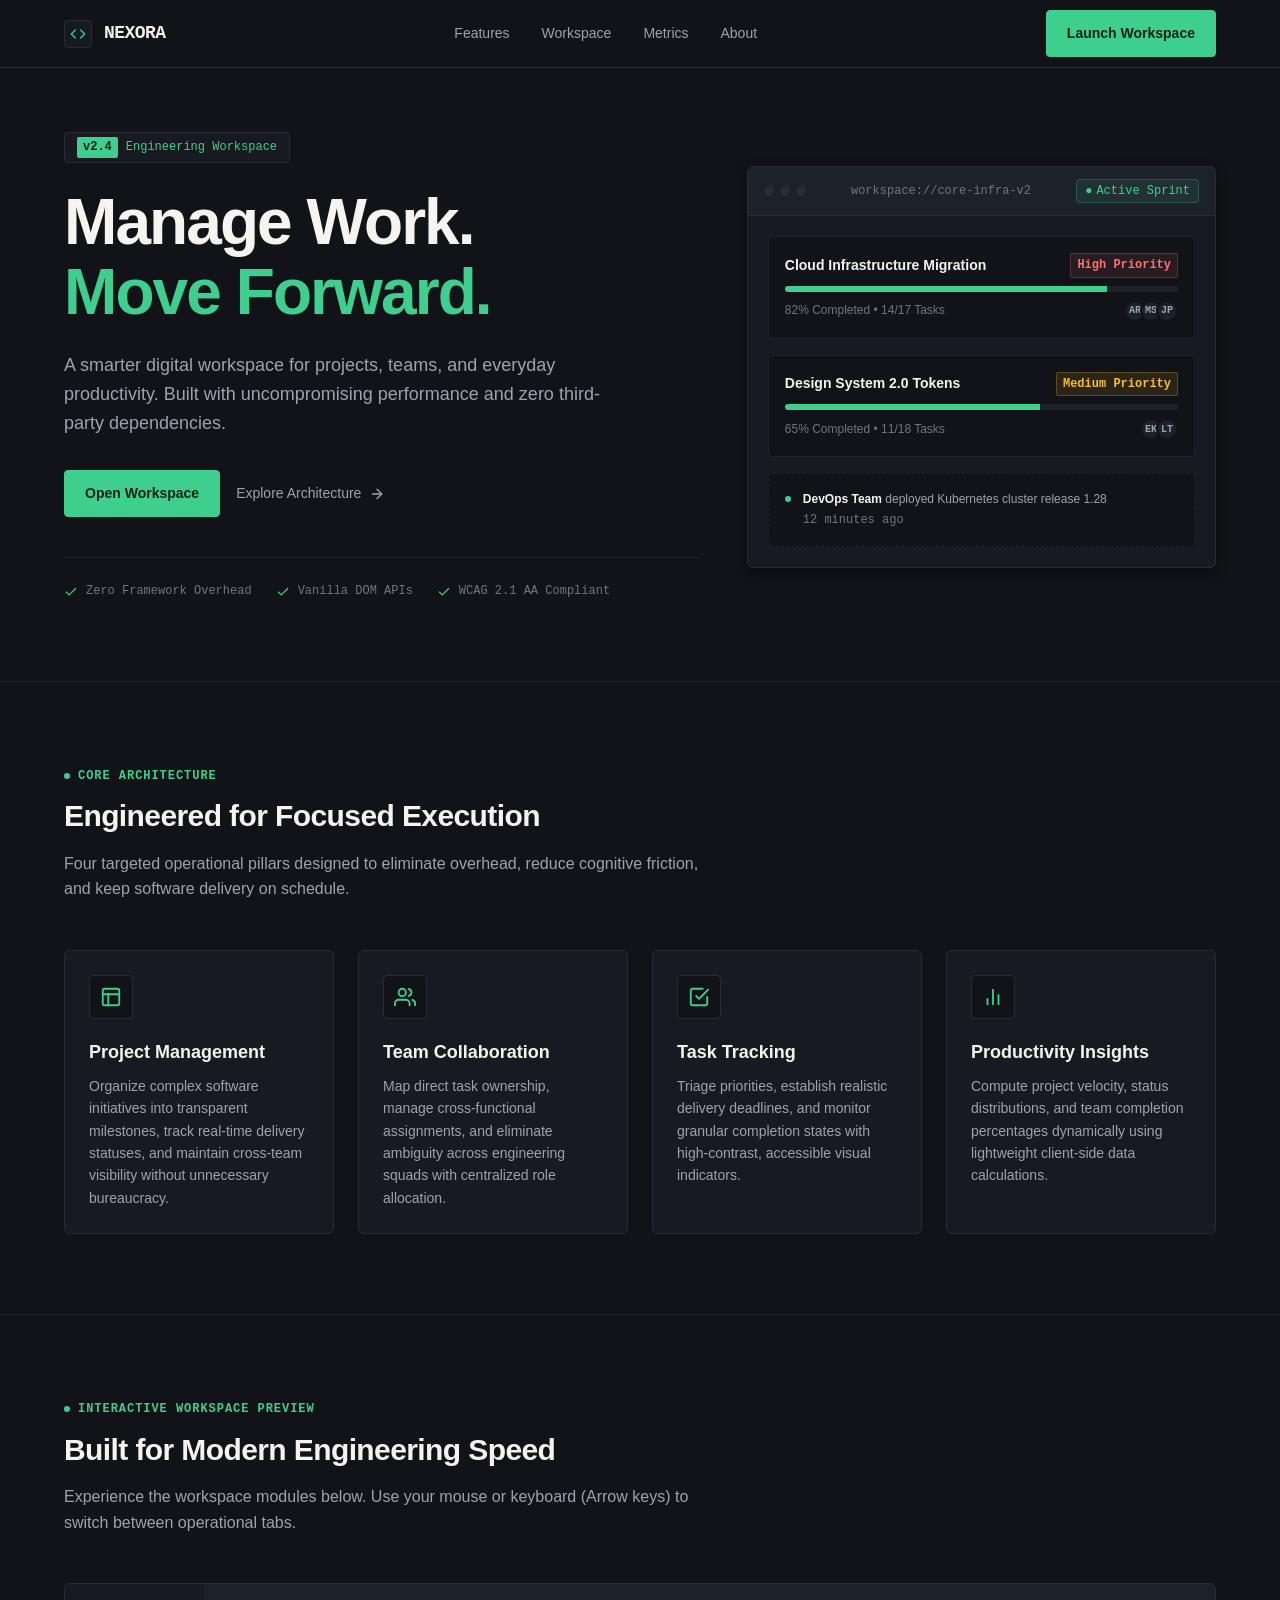
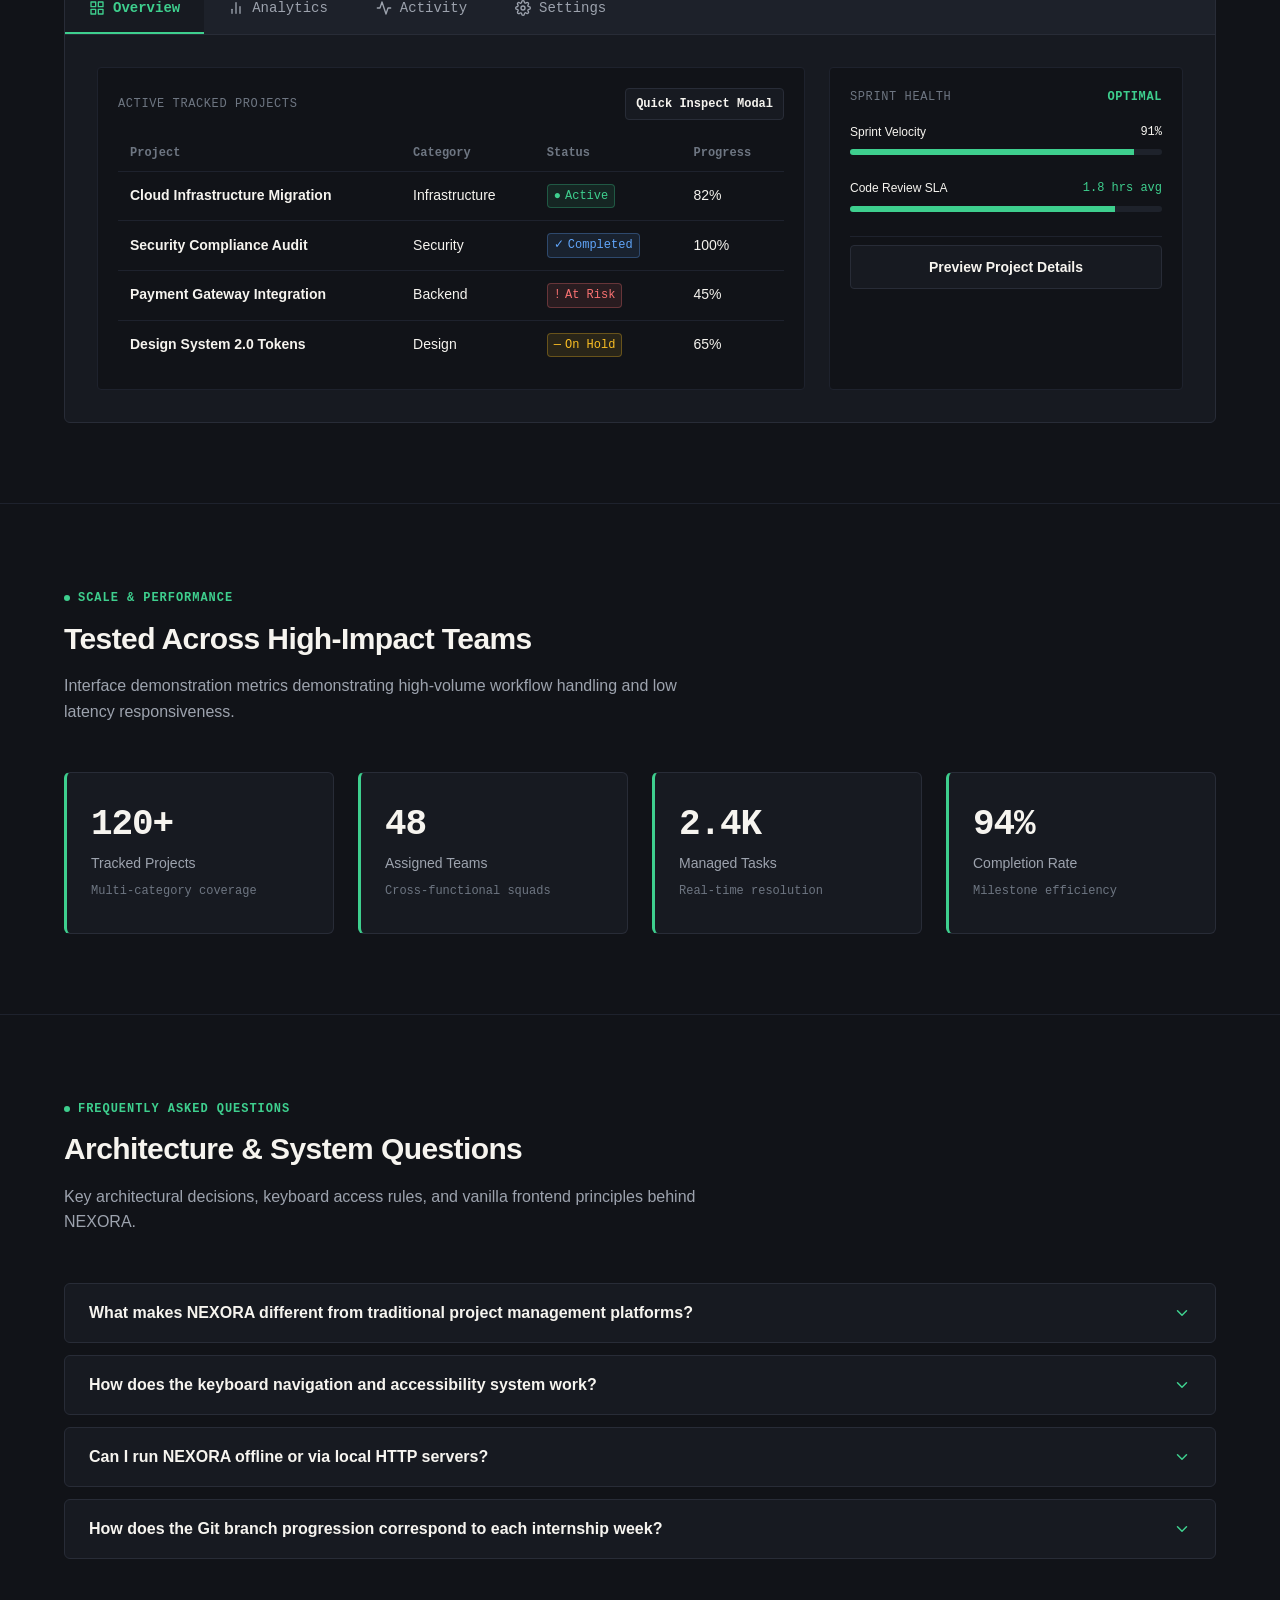
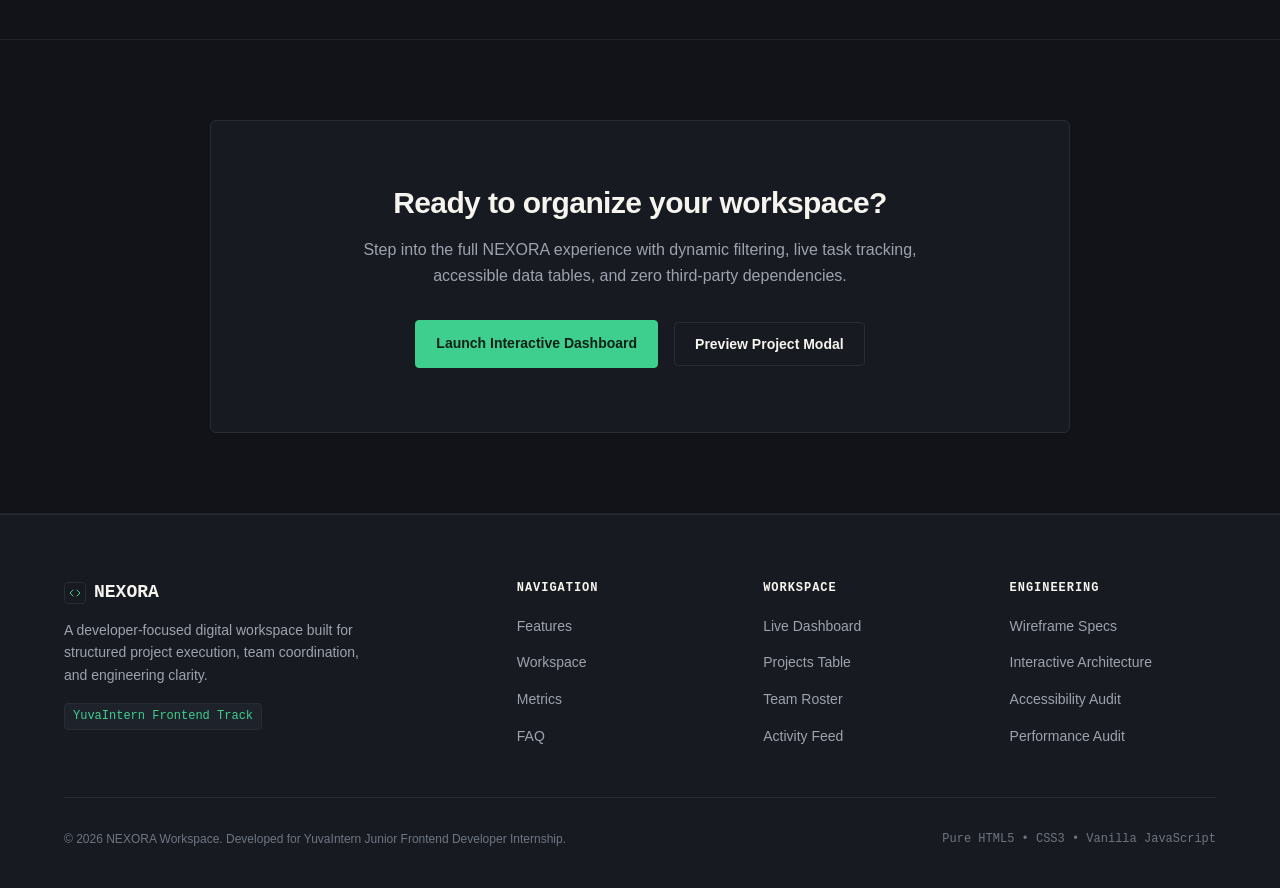
==== commit 8c070e92: "Week 2 - Add Interactive UI Components" ====
--- a/index.html
+++ b/index.html
@@ -29,12 +29,13 @@
       <nav class="nav-desktop" aria-label="Primary Navigation">
         <a href="#features" class="nav-link">Features</a>
         <a href="#preview" class="nav-link">Workspace</a>
+        <a href="#stats" class="nav-link">Metrics</a>
         <a href="#about" class="nav-link">About</a>
       </nav>
 
       <!-- Header Actions -->
       <div class="header-actions">
-        <a href="#preview" class="btn btn-primary" id="header-cta-btn">Open Workspace</a>
+        <a href="dashboard.html" class="btn btn-primary" id="header-cta-btn">Launch Workspace</a>
         <!-- Mobile Menu Toggle Button -->
         <button type="button" class="nav-toggle-btn" id="nav-toggle-btn" aria-expanded="false" aria-controls="nav-mobile-menu" aria-label="Toggle navigation menu">
           <svg viewBox="0 0 24 24" fill="none" stroke="currentColor" stroke-width="2" stroke-linecap="round" stroke-linejoin="round" aria-hidden="true">
@@ -50,8 +51,9 @@
     <nav class="nav-mobile" id="nav-mobile-menu" aria-label="Mobile Navigation" hidden>
       <a href="#features" class="nav-link">Features</a>
       <a href="#preview" class="nav-link">Workspace</a>
+      <a href="#stats" class="nav-link">Metrics</a>
       <a href="#about" class="nav-link">About</a>
-      <a href="#preview" class="btn btn-primary" style="margin-top: 1rem; width: 100%;">Open Workspace</a>
+      <a href="dashboard.html" class="btn btn-primary" style="margin-top: 1rem; width: 100%;">Open Dashboard</a>
     </nav>
   </header>
 
@@ -68,16 +70,16 @@
               <span>Engineering Workspace</span>
             </div>
             <h1 id="hero-heading" class="hero-headline">
-              A clearer workspace<br>
-              <span class="hero-headline-accent">for better work.</span>
+              Manage Work.<br>
+              <span class="hero-headline-accent">Move Forward.</span>
             </h1>
             <p class="hero-subhead">
-              NEXORA brings projects, teams, tasks, and everyday productivity into one focused digital workspace with zero external frameworks.
+              A smarter digital workspace for projects, teams, and everyday productivity. Built with uncompromising performance and zero third-party dependencies.
             </p>
             <div class="hero-actions">
-              <a href="#preview" class="btn btn-primary" id="hero-primary-cta">Open Workspace</a>
+              <a href="dashboard.html" class="btn btn-primary" id="hero-primary-cta">Open Workspace</a>
               <a href="#features" class="link-arrow" id="hero-secondary-link">
-                <span>Explore Features</span>
+                <span>Explore Architecture</span>
                 <svg width="16" height="16" viewBox="0 0 24 24" fill="none" stroke="currentColor" stroke-width="2" stroke-linecap="round" stroke-linejoin="round" aria-hidden="true">
                   <line x1="5" y1="12" x2="19" y2="12"></line>
                   <polyline points="12 5 19 12 12 19"></polyline>
@@ -251,106 +253,211 @@
       </div>
     </section>
 
-    <!-- Product Preview Section -->
+    <!-- Product Preview & Interactive Tabs Section -->
     <section class="section" id="preview" aria-labelledby="preview-heading">
       <div class="container">
         <header class="section-header">
-          <span class="section-tag">Interface Preview</span>
+          <span class="section-tag">Interactive Workspace Preview</span>
           <h2 id="preview-heading" class="section-title">Built for Modern Engineering Speed</h2>
           <p class="section-description">
-            A real-time workspace that provides instant visibility into active projects, pending milestones, and live operational updates.
+            Experience the workspace modules below. Use your mouse or keyboard (Arrow keys) to switch between operational tabs.
           </p>
         </header>
 
-        <div class="preview-showcase">
-          <div class="showcase-toolbar">
-            <div class="showcase-toolbar-left">
-              <span class="showcase-toolbar-badge">Active Workspace</span>
-              <span>production-environment-us-east</span>
-            </div>
-            <div style="color: var(--color-accent); font-weight: 600;">
-              <span aria-hidden="true">●</span> System Nominal
-            </div>
-          </div>
-
-          <div class="showcase-main">
-            <!-- Simulated Active Projects Table -->
-            <div class="showcase-panel">
-              <div class="showcase-panel-title">
-                <span>Active Tracked Projects</span>
-                <span>4 Active</span>
-              </div>
-              <div style="overflow-x: auto;">
-                <table class="mock-table" aria-label="Workspace Sample Projects">
-                  <thead>
-                    <tr>
-                      <th scope="col">Project</th>
-                      <th scope="col">Category</th>
-                      <th scope="col">Status</th>
-                      <th scope="col">Progress</th>
-                    </tr>
-                  </thead>
-                  <tbody>
-                    <tr>
-                      <td style="font-weight: 600;">Cloud Infrastructure Migration</td>
-                      <td>Infrastructure</td>
-                      <td><span class="status-badge status-active"><span aria-hidden="true">●</span> Active</span></td>
-                      <td>82%</td>
-                    </tr>
-                    <tr>
-                      <td style="font-weight: 600;">Security Compliance Audit</td>
-                      <td>Security</td>
-                      <td><span class="status-badge status-completed"><span aria-hidden="true">✓</span> Completed</span></td>
-                      <td>100%</td>
-                    </tr>
-                    <tr>
-                      <td style="font-weight: 600;">Payment Gateway Integration</td>
-                      <td>Backend</td>
-                      <td><span class="status-badge status-at-risk"><span aria-hidden="true">!</span> At Risk</span></td>
-                      <td>45%</td>
-                    </tr>
-                    <tr>
-                      <td style="font-weight: 600;">Design System 2.0 Tokens</td>
-                      <td>Design</td>
-                      <td><span class="status-badge status-on-hold"><span aria-hidden="true">—</span> On Hold</span></td>
-                      <td>65%</td>
-                    </tr>
-                  </tbody>
-                </table>
-              </div>
-            </div>
-
-            <!-- Simulated Real-time Activity Stream -->
-            <div class="showcase-panel">
-              <div class="showcase-panel-title">
-                <span>Recent Stream</span>
-                <span>Live Feed</span>
-              </div>
-              <div class="activity-feed-list" role="feed" aria-label="Recent Workspace Activity">
-                <article class="activity-item">
-                  <span class="activity-dot" aria-hidden="true"></span>
-                  <div class="activity-content">
-                    <span class="activity-user">Alex Rivera</span>
-                    <span class="activity-action">closed task #104 in Cloud Infra</span>
-                    <time class="activity-time" datetime="2026-09-26T11:05:00">5 mins ago</time>
-                  </div>
-                </article>
-                <article class="activity-item">
-                  <span class="activity-dot" aria-hidden="true"></span>
-                  <div class="activity-content">
-                    <span class="activity-user">Maya Patel</span>
-                    <span class="activity-action">promoted build to staging</span>
-                    <time class="activity-time" datetime="2026-09-26T10:48:00">22 mins ago</time>
-                  </div>
-                </article>
-                <article class="activity-item">
-                  <span class="activity-dot" aria-hidden="true"></span>
-                  <div class="activity-content">
-                    <span class="activity-user">Jordan Chen</span>
-                    <span class="activity-action">added 3 documentation tasks</span>
-                    <time class="activity-time" datetime="2026-09-26T09:30:00">1 hour ago</time>
-                  </div>
-                </article>
+        <!-- W3C Accessible Tab Component -->
+        <div class="tab-container">
+          <div class="tab-list" role="tablist" aria-label="Workspace Modules">
+            <button type="button" class="tab-btn" role="tab" id="tab-btn-overview" aria-controls="panel-overview" aria-selected="true" tabindex="0">
+              <svg width="16" height="16" viewBox="0 0 24 24" fill="none" stroke="currentColor" stroke-width="2" stroke-linecap="round" stroke-linejoin="round" aria-hidden="true"><rect x="3" y="3" width="7" height="7"></rect><rect x="14" y="3" width="7" height="7"></rect><rect x="14" y="14" width="7" height="7"></rect><rect x="3" y="14" width="7" height="7"></rect></svg>
+              <span>Overview</span>
+            </button>
+            <button type="button" class="tab-btn" role="tab" id="tab-btn-analytics" aria-controls="panel-analytics" aria-selected="false" tabindex="-1">
+              <svg width="16" height="16" viewBox="0 0 24 24" fill="none" stroke="currentColor" stroke-width="2" stroke-linecap="round" stroke-linejoin="round" aria-hidden="true"><line x1="18" y1="20" x2="18" y2="10"></line><line x1="12" y1="20" x2="12" y2="4"></line><line x1="6" y1="20" x2="6" y2="14"></line></svg>
+              <span>Analytics</span>
+            </button>
+            <button type="button" class="tab-btn" role="tab" id="tab-btn-activity" aria-controls="panel-activity" aria-selected="false" tabindex="-1">
+              <svg width="16" height="16" viewBox="0 0 24 24" fill="none" stroke="currentColor" stroke-width="2" stroke-linecap="round" stroke-linejoin="round" aria-hidden="true"><polyline points="22 12 18 12 15 21 9 3 6 12 2 12"></polyline></svg>
+              <span>Activity</span>
+            </button>
+            <button type="button" class="tab-btn" role="tab" id="tab-btn-settings" aria-controls="panel-settings" aria-selected="false" tabindex="-1">
+              <svg width="16" height="16" viewBox="0 0 24 24" fill="none" stroke="currentColor" stroke-width="2" stroke-linecap="round" stroke-linejoin="round" aria-hidden="true"><circle cx="12" cy="12" r="3"></circle><path d="M19.4 15a1.65 1.65 0 0 0 .33 1.82l.06.06a2 2 0 0 1 0 2.83 2 2 0 0 1-2.83 0l-.06-.06a1.65 1.65 0 0 0-1.82-.33 1.65 1.65 0 0 0-1 1.51V21a2 2 0 0 1-2 2 2 2 0 0 1-2-2v-.09A1.65 1.65 0 0 0 9 19.4a1.65 1.65 0 0 0-1.82.33l-.06.06a2 2 0 0 1-2.83 0 2 2 0 0 1 0-2.83l.06-.06a1.65 1.65 0 0 0 .33-1.82 1.65 1.65 0 0 0-1.51-1H3a2 2 0 0 1-2-2 2 2 0 0 1 2-2h.09A1.65 1.65 0 0 0 4.6 9a1.65 1.65 0 0 0-.33-1.82l-.06-.06a2 2 0 0 1 0-2.83 2 2 0 0 1 2.83 0l.06.06a1.65 1.65 0 0 0 1.82.33H9a1.65 1.65 0 0 0 1-1.51V3a2 2 0 0 1 2-2 2 2 0 0 1 2 2v.09a1.65 1.65 0 0 0 1 1.51 1.65 1.65 0 0 0 1.82-.33l.06-.06a2 2 0 0 1 2.83 0 2 2 0 0 1 0 2.83l-.06.06a1.65 1.65 0 0 0-.33 1.82V9a1.65 1.65 0 0 0 1.51 1H21a2 2 0 0 1 2 2 2 2 0 0 1-2 2h-.09a1.65 1.65 0 0 0-1.51 1z"></path></svg>
+              <span>Settings</span>
+            </button>
+          </div>
+
+          <!-- Panel 1: Overview -->
+          <div class="tab-panel" role="tabpanel" id="panel-overview" aria-labelledby="tab-btn-overview">
+            <div class="showcase-main" style="padding: 0;">
+              <!-- Simulated Active Projects Table -->
+              <div class="showcase-panel">
+                <div class="showcase-panel-title">
+                  <span>Active Tracked Projects</span>
+                  <button type="button" class="btn btn-secondary" data-modal-open style="padding: 4px 10px; font-size: 12px; min-height: 32px;" aria-label="Open Project Quick View Dialog">
+                    Quick Inspect Modal
+                  </button>
+                </div>
+                <div style="overflow-x: auto;">
+                  <table class="mock-table" aria-label="Workspace Sample Projects">
+                    <thead>
+                      <tr>
+                        <th scope="col">Project</th>
+                        <th scope="col">Category</th>
+                        <th scope="col">Status</th>
+                        <th scope="col">Progress</th>
+                      </tr>
+                    </thead>
+                    <tbody>
+                      <tr>
+                        <td style="font-weight: 600;">Cloud Infrastructure Migration</td>
+                        <td>Infrastructure</td>
+                        <td><span class="status-badge status-active"><span aria-hidden="true">●</span> Active</span></td>
+                        <td>82%</td>
+                      </tr>
+                      <tr>
+                        <td style="font-weight: 600;">Security Compliance Audit</td>
+                        <td>Security</td>
+                        <td><span class="status-badge status-completed"><span aria-hidden="true">✓</span> Completed</span></td>
+                        <td>100%</td>
+                      </tr>
+                      <tr>
+                        <td style="font-weight: 600;">Payment Gateway Integration</td>
+                        <td>Backend</td>
+                        <td><span class="status-badge status-at-risk"><span aria-hidden="true">!</span> At Risk</span></td>
+                        <td>45%</td>
+                      </tr>
+                      <tr>
+                        <td style="font-weight: 600;">Design System 2.0 Tokens</td>
+                        <td>Design</td>
+                        <td><span class="status-badge status-on-hold"><span aria-hidden="true">—</span> On Hold</span></td>
+                        <td>65%</td>
+                      </tr>
+                    </tbody>
+                  </table>
+                </div>
+              </div>
+
+              <!-- Overview Side Card -->
+              <div class="showcase-panel">
+                <div class="showcase-panel-title">
+                  <span>Sprint Health</span>
+                  <span style="color: var(--color-accent); font-weight: 600;">Optimal</span>
+                </div>
+                <div style="display: flex; flex-direction: column; gap: var(--space-4);">
+                  <div>
+                    <div style="display: flex; justify-content: space-between; font-size: var(--text-xs); margin-bottom: 4px;">
+                      <span>Sprint Velocity</span>
+                      <span style="font-family: var(--font-mono);">91%</span>
+                    </div>
+                    <div class="preview-progress-bar" role="progressbar" aria-valuenow="91" aria-valuemin="0" aria-valuemax="100">
+                      <div class="preview-progress-fill" style="width: 91%;"></div>
+                    </div>
+                  </div>
+                  <div>
+                    <div style="display: flex; justify-content: space-between; font-size: var(--text-xs); margin-bottom: 4px;">
+                      <span>Code Review SLA</span>
+                      <span style="font-family: var(--font-mono); color: var(--color-accent);">1.8 hrs avg</span>
+                    </div>
+                    <div class="preview-progress-bar" role="progressbar" aria-valuenow="85" aria-valuemin="0" aria-valuemax="100">
+                      <div class="preview-progress-fill" style="width: 85%;"></div>
+                    </div>
+                  </div>
+                  <div style="padding-top: var(--space-2); border-top: 1px solid var(--color-border-subtle);">
+                    <button type="button" class="btn btn-secondary" data-modal-open style="width: 100%; justify-content: center;">
+                      Preview Project Details
+                    </button>
+                  </div>
+                </div>
+              </div>
+            </div>
+          </div>
+
+          <!-- Panel 2: Analytics -->
+          <div class="tab-panel" role="tabpanel" id="panel-analytics" aria-labelledby="tab-btn-analytics" hidden>
+            <div style="display: grid; grid-template-columns: repeat(auto-fit, minmax(240px, 1fr)); gap: var(--space-6);">
+              <div class="showcase-panel">
+                <div class="showcase-panel-title">
+                  <span>Throughput</span>
+                  <span style="font-family: var(--font-mono); color: var(--color-accent);">+18.4%</span>
+                </div>
+                <p style="font-size: var(--text-2xl); font-weight: 700; font-family: var(--font-mono); margin-bottom: var(--space-2);">42 Tasks / wk</p>
+                <p style="font-size: var(--text-xs); color: var(--color-text-secondary);">Calculated across 8 cross-functional squad members over 14 days.</p>
+              </div>
+              <div class="showcase-panel">
+                <div class="showcase-panel-title">
+                  <span>Cycle Time</span>
+                  <span style="font-family: var(--font-mono); color: var(--color-accent);">-24%</span>
+                </div>
+                <p style="font-size: var(--text-2xl); font-weight: 700; font-family: var(--font-mono); margin-bottom: var(--space-2);">2.6 Days</p>
+                <p style="font-size: var(--text-xs); color: var(--color-text-secondary);">Average elapsed time from task creation to verified production merge.</p>
+              </div>
+              <div class="showcase-panel">
+                <div class="showcase-panel-title">
+                  <span>Deployment Frequency</span>
+                  <span style="font-family: var(--font-mono); color: var(--color-accent);">Stable</span>
+                </div>
+                <p style="font-size: var(--text-2xl); font-weight: 700; font-family: var(--font-mono); margin-bottom: var(--space-2);">4.2 / day</p>
+                <p style="font-size: var(--text-xs); color: var(--color-text-secondary);">Continuous deployment cadence with automated test gating.</p>
+              </div>
+            </div>
+          </div>
+
+          <!-- Panel 3: Activity -->
+          <div class="tab-panel" role="tabpanel" id="panel-activity" aria-labelledby="tab-btn-activity" hidden>
+            <div class="activity-feed-list" role="feed" aria-label="Tabbed Workspace Activity Feed">
+              <article class="activity-item">
+                <span class="activity-dot" aria-hidden="true"></span>
+                <div class="activity-content">
+                  <span class="activity-user">Alex Rivera</span>
+                  <span class="activity-action">closed task #104 in Cloud Infra Migration</span>
+                  <time class="activity-time" datetime="2026-09-26T11:05:00">5 mins ago</time>
+                </div>
+              </article>
+              <article class="activity-item">
+                <span class="activity-dot" aria-hidden="true"></span>
+                <div class="activity-content">
+                  <span class="activity-user">Maya Patel</span>
+                  <span class="activity-action">promoted build to staging cluster</span>
+                  <time class="activity-time" datetime="2026-09-26T10:48:00">22 mins ago</time>
+                </div>
+              </article>
+              <article class="activity-item">
+                <span class="activity-dot" aria-hidden="true"></span>
+                <div class="activity-content">
+                  <span class="activity-user">Jordan Chen</span>
+                  <span class="activity-action">updated milestone date for Payment Gateway Integration</span>
+                  <time class="activity-time" datetime="2026-09-26T09:30:00">1 hour ago</time>
+                </div>
+              </article>
+              <article class="activity-item">
+                <span class="activity-dot" aria-hidden="true"></span>
+                <div class="activity-content">
+                  <span class="activity-user">Elena Rostova</span>
+                  <span class="activity-action">published Design Tokens v2.1 to repository</span>
+                  <time class="activity-time" datetime="2026-09-26T08:15:00">3 hours ago</time>
+                </div>
+              </article>
+            </div>
+          </div>
+
+          <!-- Panel 4: Settings & Interactive Toast Triggers -->
+          <div class="tab-panel" role="tabpanel" id="panel-settings" aria-labelledby="tab-btn-settings" hidden>
+            <div style="max-width: 600px; display: flex; flex-direction: column; gap: var(--space-5);">
+              <div>
+                <h3 style="font-size: var(--text-base); font-weight: 600; margin-bottom: var(--space-2);">Notification & Workspace Test Triggers</h3>
+                <p style="font-size: var(--text-sm); color: var(--color-text-secondary); margin-bottom: var(--space-4);">
+                  Test the accessible toast notification engine. Toasts emit non-blocking screen reader announcements via live regions.
+                </p>
+                <div style="display: flex; gap: var(--space-3); flex-wrap: wrap;">
+                  <button type="button" class="btn btn-secondary" data-toast-msg="Project created successfully" data-toast-type="success">
+                    Trigger Success Toast
+                  </button>
+                  <button type="button" class="btn btn-secondary" data-toast-msg="Settings updated in local cache" data-toast-type="info">
+                    Trigger Info Toast
+                  </button>
+                  <button type="button" class="btn btn-secondary" data-toast-msg="Workspace refreshed with latest telemetry" data-toast-type="warning">
+                    Trigger Warning Toast
+                  </button>
+                </div>
               </div>
             </div>
           </div>
@@ -394,6 +501,81 @@
       </div>
     </section>
 
+    <!-- FAQ Accordion Section (Week 2 Requirement) -->
+    <section class="section" id="faq" aria-labelledby="faq-heading">
+      <div class="container">
+        <header class="section-header">
+          <span class="section-tag">Frequently Asked Questions</span>
+          <h2 id="faq-heading" class="section-title">Architecture & System Questions</h2>
+          <p class="section-description">
+            Key architectural decisions, keyboard access rules, and vanilla frontend principles behind NEXORA.
+          </p>
+        </header>
+
+        <div class="accordion-group" role="region" aria-label="Frequently Asked Questions Accordion">
+          <!-- Accordion 1 -->
+          <div class="accordion-item">
+            <h3 class="accordion-header">
+              <button type="button" class="accordion-trigger" id="faq-btn-1" aria-expanded="false" aria-controls="faq-ans-1">
+                <span>What makes NEXORA different from traditional project management platforms?</span>
+                <svg class="accordion-icon" viewBox="0 0 24 24" fill="none" stroke="currentColor" stroke-width="2" stroke-linecap="round" stroke-linejoin="round" aria-hidden="true">
+                  <polyline points="6 9 12 15 18 9"></polyline>
+                </svg>
+              </button>
+            </h3>
+            <div id="faq-ans-1" class="accordion-content" role="region" aria-labelledby="faq-btn-1" hidden>
+              NEXORA is engineered strictly on pure HTML5, CSS3, and modern Vanilla JavaScript without external runtimes, heavy frameworks, or bloated bundle sizes. This yields near-zero first-input delay, instant client-side rendering, and complete control over accessibility semantics.
+            </div>
+          </div>
+
+          <!-- Accordion 2 -->
+          <div class="accordion-item">
+            <h3 class="accordion-header">
+              <button type="button" class="accordion-trigger" id="faq-btn-2" aria-expanded="false" aria-controls="faq-ans-2">
+                <span>How does the keyboard navigation and accessibility system work?</span>
+                <svg class="accordion-icon" viewBox="0 0 24 24" fill="none" stroke="currentColor" stroke-width="2" stroke-linecap="round" stroke-linejoin="round" aria-hidden="true">
+                  <polyline points="6 9 12 15 18 9"></polyline>
+                </svg>
+              </button>
+            </h3>
+            <div id="faq-ans-2" class="accordion-content" role="region" aria-labelledby="faq-btn-2" hidden>
+              Every interactive element adheres to W3C WAI-ARIA standards. Tabs support Arrow Left/Right, Home, and End navigation; modals trap focus and restore focus on Escape or close; accordion triggers reflect real-time <code>aria-expanded</code> states; and color is never used as the sole conveyor of information.
+            </div>
+          </div>
+
+          <!-- Accordion 3 -->
+          <div class="accordion-item">
+            <h3 class="accordion-header">
+              <button type="button" class="accordion-trigger" id="faq-btn-3" aria-expanded="false" aria-controls="faq-ans-3">
+                <span>Can I run NEXORA offline or via local HTTP servers?</span>
+                <svg class="accordion-icon" viewBox="0 0 24 24" fill="none" stroke="currentColor" stroke-width="2" stroke-linecap="round" stroke-linejoin="round" aria-hidden="true">
+                  <polyline points="6 9 12 15 18 9"></polyline>
+                </svg>
+              </button>
+            </h3>
+            <div id="faq-ans-3" class="accordion-content" role="region" aria-labelledby="faq-btn-3" hidden>
+              Yes. Because NEXORA uses standard client-side JSON data fetching, running through a local development server (such as VS Code Live Server, Python's <code>http.server</code>, or Node's <code>serve</code>) allows seamless offline operation with zero remote dependencies.
+            </div>
+          </div>
+
+          <!-- Accordion 4 -->
+          <div class="accordion-item">
+            <h3 class="accordion-header">
+              <button type="button" class="accordion-trigger" id="faq-btn-4" aria-expanded="false" aria-controls="faq-ans-4">
+                <span>How does the Git branch progression correspond to each internship week?</span>
+                <svg class="accordion-icon" viewBox="0 0 24 24" fill="none" stroke="currentColor" stroke-width="2" stroke-linecap="round" stroke-linejoin="round" aria-hidden="true">
+                  <polyline points="6 9 12 15 18 9"></polyline>
+                </svg>
+              </button>
+            </h3>
+            <div id="faq-ans-4" class="accordion-content" role="region" aria-labelledby="faq-btn-4" hidden>
+              The repository maintains five sequential branches: <code>week-1</code> (Responsive Landing Page), <code>week-2</code> (Interactive UI Components), <code>week-3</code> (Accessibility Enhancements), <code>week-4</code> (Performance Optimization), and <code>week-5</code> (Final Project Dashboard). The <code>main</code> branch represents the culmination of all five weeks.
+            </div>
+          </div>
+        </div>
+      </div>
+    </section>
+
     <!-- CTA Section -->
     <section class="section" id="about" aria-labelledby="cta-heading">
       <div class="container">
@@ -404,12 +586,74 @@
           </p>
           <div class="cta-actions">
             <a href="dashboard.html" class="btn btn-primary" id="cta-launch-dashboard">Launch Interactive Dashboard</a>
-            <a href="#features" class="btn btn-secondary">Review Technical Specs</a>
+            <button type="button" class="btn btn-secondary" data-modal-open>Preview Project Modal</button>
           </div>
         </div>
       </div>
     </section>
   </main>
+
+  <!-- Interactive Project Preview Modal (Week 2 Requirement) -->
+  <div id="project-modal" class="modal-backdrop" role="dialog" aria-modal="true" aria-labelledby="modal-project-title" hidden>
+    <div class="modal-container">
+      <header class="modal-header">
+        <h2 id="modal-project-title" class="modal-title">
+          <svg width="20" height="20" viewBox="0 0 24 24" fill="none" stroke="currentColor" stroke-width="2" stroke-linecap="round" stroke-linejoin="round" aria-hidden="true" style="color: var(--color-accent);"><polyline points="16 18 22 12 16 6"></polyline><polyline points="8 6 2 12 8 18"></polyline></svg>
+          <span>Cloud Infrastructure Migration</span>
+        </h2>
+        <button type="button" class="modal-close-btn" data-modal-close aria-label="Close dialog">&times;</button>
+      </header>
+
+      <div class="modal-body">
+        <div style="display: flex; gap: var(--space-2); align-items: center;">
+          <span class="preview-badge preview-badge-high">High Priority</span>
+          <span class="status-badge status-active"><span aria-hidden="true">●</span> Active Sprint</span>
+          <span style="font-family: var(--font-mono); font-size: var(--text-xs); color: var(--color-text-muted);">ID: PRJ-101</span>
+        </div>
+
+        <p>
+          Migrating monolithic backend microservices to a managed Kubernetes cluster on US-East, improving horizontal scaling and resilience against peak traffic spikes.
+        </p>
+
+        <div>
+          <div style="display: flex; justify-content: space-between; font-size: var(--text-xs); margin-bottom: 4px;">
+            <span style="font-weight: 600;">Milestone Completion</span>
+            <span style="font-family: var(--font-mono);">82% (14 of 17 Tasks Finished)</span>
+          </div>
+          <div class="preview-progress-bar" role="progressbar" aria-valuenow="82" aria-valuemin="0" aria-valuemax="100">
+            <div class="preview-progress-fill" style="width: 82%;"></div>
+          </div>
+        </div>
+
+        <div style="display: grid; grid-template-columns: 1fr 1fr; gap: var(--space-4); background-color: var(--color-bg); padding: var(--space-4); border-radius: var(--radius-sm); border: 1px solid var(--color-border-subtle); font-size: var(--text-xs);">
+          <div>
+            <span style="color: var(--color-text-muted); display: block;">Lead Architect:</span>
+            <span style="font-weight: 600; color: var(--color-text-primary);">Alex Rivera (Core Infra)</span>
+          </div>
+          <div>
+            <span style="color: var(--color-text-muted); display: block;">Target Delivery:</span>
+            <span style="font-family: var(--font-mono); color: var(--color-text-primary);">2026-10-15</span>
+          </div>
+          <div>
+            <span style="color: var(--color-text-muted); display: block;">Allocated Engineers:</span>
+            <span style="color: var(--color-text-primary);">4 Team Members</span>
+          </div>
+          <div>
+            <span style="color: var(--color-text-muted); display: block;">Deployment Phase:</span>
+            <span style="color: var(--color-accent); font-weight: 600;">Staging Validation</span>
+          </div>
+        </div>
+      </div>
+
+      <footer class="modal-footer">
+        <button type="button" class="btn btn-secondary" data-modal-close>Close</button>
+        <a href="dashboard.html" class="btn btn-primary">Open in Live Dashboard</a>
+      </footer>
+    </div>
+  </div>
+
+  <!-- Accessible Toast Live Region Container -->
+  <div id="toast-container" class="toast-container" aria-live="polite" aria-atomic="true"></div>
 
   <!-- Footer -->
   <footer class="site-footer" role="contentinfo">
@@ -437,7 +681,7 @@
             <li><a href="#features">Features</a></li>
             <li><a href="#preview">Workspace</a></li>
             <li><a href="#stats">Metrics</a></li>
-            <li><a href="#about">About</a></li>
+            <li><a href="#faq">FAQ</a></li>
           </ul>
         </div>
 
@@ -468,5 +712,8 @@
       </div>
     </div>
   </footer>
+
+  <!-- Application Logic (Deferred for optimal parsing) -->
+  <script src="js/app.js" defer></script>
 </body>
 </html>
--- a/css/style.css
+++ b/css/style.css
@@ -1180,3 +1180,313 @@
     scroll-behavior: auto !important;
   }
 }
+
+/* --------------------------------------------------------------------------
+   15. Interactive Components (Week 2): Tabs, Accordion, Modal, Toast
+   -------------------------------------------------------------------------- */
+
+/* Tabs Component */
+.tab-container {
+  background-color: var(--color-surface);
+  border: 1px solid var(--color-border);
+  border-radius: var(--radius-md);
+  overflow: hidden;
+}
+
+.tab-list {
+  display: flex;
+  background-color: var(--color-surface-elevated);
+  border-bottom: 1px solid var(--color-border);
+  overflow-x: auto;
+  scrollbar-width: none;
+}
+
+.tab-list::-webkit-scrollbar {
+  display: none;
+}
+
+.tab-btn {
+  display: inline-flex;
+  align-items: center;
+  gap: var(--space-2);
+  padding: var(--space-4) var(--space-6);
+  font-family: var(--font-mono);
+  font-size: var(--text-sm);
+  font-weight: 500;
+  color: var(--color-text-secondary);
+  border-bottom: 2px solid transparent;
+  transition: color var(--transition-fast), background-color var(--transition-fast), border-color var(--transition-fast);
+  white-space: nowrap;
+  min-height: 48px;
+}
+
+.tab-btn:hover {
+  color: var(--color-text-primary);
+  background-color: var(--color-surface-hover);
+}
+
+.tab-btn[aria-selected="true"] {
+  color: var(--color-accent);
+  background-color: var(--color-surface);
+  border-bottom-color: var(--color-accent);
+  font-weight: 700;
+}
+
+.tab-panel {
+  padding: var(--space-8);
+  display: block;
+}
+
+.tab-panel[hidden] {
+  display: none;
+}
+
+/* Accordion Component */
+.accordion-group {
+  display: flex;
+  flex-direction: column;
+  gap: var(--space-3);
+}
+
+.accordion-item {
+  background-color: var(--color-surface);
+  border: 1px solid var(--color-border);
+  border-radius: var(--radius-md);
+  overflow: hidden;
+  transition: border-color var(--transition-fast);
+}
+
+.accordion-item:hover {
+  border-color: var(--color-text-muted);
+}
+
+.accordion-header {
+  margin: 0;
+}
+
+.accordion-trigger {
+  width: 100%;
+  display: flex;
+  align-items: center;
+  justify-content: space-between;
+  padding: var(--space-5) var(--space-6);
+  text-align: left;
+  font-size: var(--text-base);
+  font-weight: 600;
+  color: var(--color-text-primary);
+  background: none;
+  border: none;
+  cursor: pointer;
+  transition: color var(--transition-fast), background-color var(--transition-fast);
+}
+
+.accordion-trigger:hover {
+  background-color: var(--color-surface-hover);
+}
+
+.accordion-icon {
+  width: 18px;
+  height: 18px;
+  color: var(--color-accent);
+  transition: transform var(--transition-normal);
+  flex-shrink: 0;
+  margin-left: var(--space-4);
+}
+
+.accordion-trigger[aria-expanded="true"] .accordion-icon {
+  transform: rotate(180deg);
+}
+
+.accordion-trigger[aria-expanded="true"] {
+  border-bottom: 1px solid var(--color-border-subtle);
+  color: var(--color-accent);
+}
+
+.accordion-content {
+  padding: var(--space-5) var(--space-6);
+  font-size: var(--text-sm);
+  color: var(--color-text-secondary);
+  line-height: 1.65;
+  background-color: var(--color-bg);
+}
+
+.accordion-content[hidden] {
+  display: none;
+}
+
+/* Modal Component */
+.modal-backdrop {
+  position: fixed;
+  top: 0;
+  left: 0;
+  width: 100vw;
+  height: 100vh;
+  background-color: rgba(17, 19, 24, 0.85);
+  display: flex;
+  align-items: center;
+  justify-content: center;
+  z-index: 1000;
+  padding: var(--space-4);
+  opacity: 1;
+  transition: opacity var(--transition-normal);
+}
+
+.modal-backdrop[hidden] {
+  display: none;
+}
+
+.modal-container {
+  background-color: var(--color-surface);
+  border: 1px solid var(--color-border);
+  border-radius: var(--radius-lg);
+  box-shadow: var(--shadow-lg);
+  width: 100%;
+  max-width: 600px;
+  max-height: 90vh;
+  display: flex;
+  flex-direction: column;
+  overflow: hidden;
+  position: relative;
+}
+
+.modal-header {
+  display: flex;
+  align-items: center;
+  justify-content: space-between;
+  padding: var(--space-5) var(--space-6);
+  background-color: var(--color-surface-elevated);
+  border-bottom: 1px solid var(--color-border);
+}
+
+.modal-title {
+  font-size: var(--text-xl);
+  font-weight: 700;
+  color: var(--color-text-primary);
+  display: flex;
+  align-items: center;
+  gap: var(--space-2);
+}
+
+.modal-close-btn {
+  display: flex;
+  align-items: center;
+  justify-content: center;
+  width: 36px;
+  height: 36px;
+  border-radius: var(--radius-sm);
+  color: var(--color-text-secondary);
+  border: 1px solid var(--color-border);
+  background-color: var(--color-surface);
+  transition: color var(--transition-fast), background-color var(--transition-fast);
+}
+
+.modal-close-btn:hover {
+  color: var(--color-text-primary);
+  background-color: var(--color-surface-hover);
+}
+
+.modal-body {
+  padding: var(--space-6);
+  overflow-y: auto;
+  display: flex;
+  flex-direction: column;
+  gap: var(--space-4);
+  font-size: var(--text-sm);
+  color: var(--color-text-secondary);
+  line-height: 1.6;
+}
+
+.modal-footer {
+  display: flex;
+  align-items: center;
+  justify-content: flex-end;
+  gap: var(--space-3);
+  padding: var(--space-4) var(--space-6);
+  background-color: var(--color-surface-elevated);
+  border-top: 1px solid var(--color-border);
+}
+
+/* Toast Notifications */
+.toast-container {
+  position: fixed;
+  bottom: var(--space-6);
+  right: var(--space-6);
+  z-index: 1100;
+  display: flex;
+  flex-direction: column;
+  gap: var(--space-3);
+  max-width: 380px;
+  width: calc(100vw - 2 * var(--space-6));
+  pointer-events: none;
+}
+
+.toast-item {
+  pointer-events: auto;
+  background-color: var(--color-surface);
+  border: 1px solid var(--color-border);
+  border-left: 4px solid var(--color-accent);
+  border-radius: var(--radius-md);
+  box-shadow: var(--shadow-lg);
+  padding: var(--space-4);
+  display: flex;
+  align-items: flex-start;
+  gap: var(--space-3);
+  color: var(--color-text-primary);
+  font-size: var(--text-sm);
+  animation: toastIn var(--transition-normal);
+  transition: opacity var(--transition-fast), transform var(--transition-fast);
+}
+
+.toast-item.toast-success {
+  border-left-color: var(--status-active);
+}
+
+.toast-item.toast-info {
+  border-left-color: var(--status-completed);
+}
+
+.toast-item.toast-warning {
+  border-left-color: var(--status-on-hold);
+}
+
+.toast-item.toast-error {
+  border-left-color: var(--status-at-risk);
+}
+
+.toast-icon {
+  flex-shrink: 0;
+  margin-top: 2px;
+}
+
+.toast-content {
+  flex: 1;
+}
+
+.toast-message {
+  line-height: 1.4;
+  color: var(--color-text-primary);
+}
+
+.toast-close-btn {
+  color: var(--color-text-muted);
+  font-size: var(--text-base);
+  padding: 0 var(--space-1);
+  line-height: 1;
+  transition: color var(--transition-fast);
+}
+
+.toast-close-btn:hover {
+  color: var(--color-text-primary);
+}
+
+@keyframes toastIn {
+  from {
+    opacity: 0;
+    transform: translateY(12px);
+  }
+  to {
+    opacity: 1;
+    transform: translateY(0);
+  }
+}
+
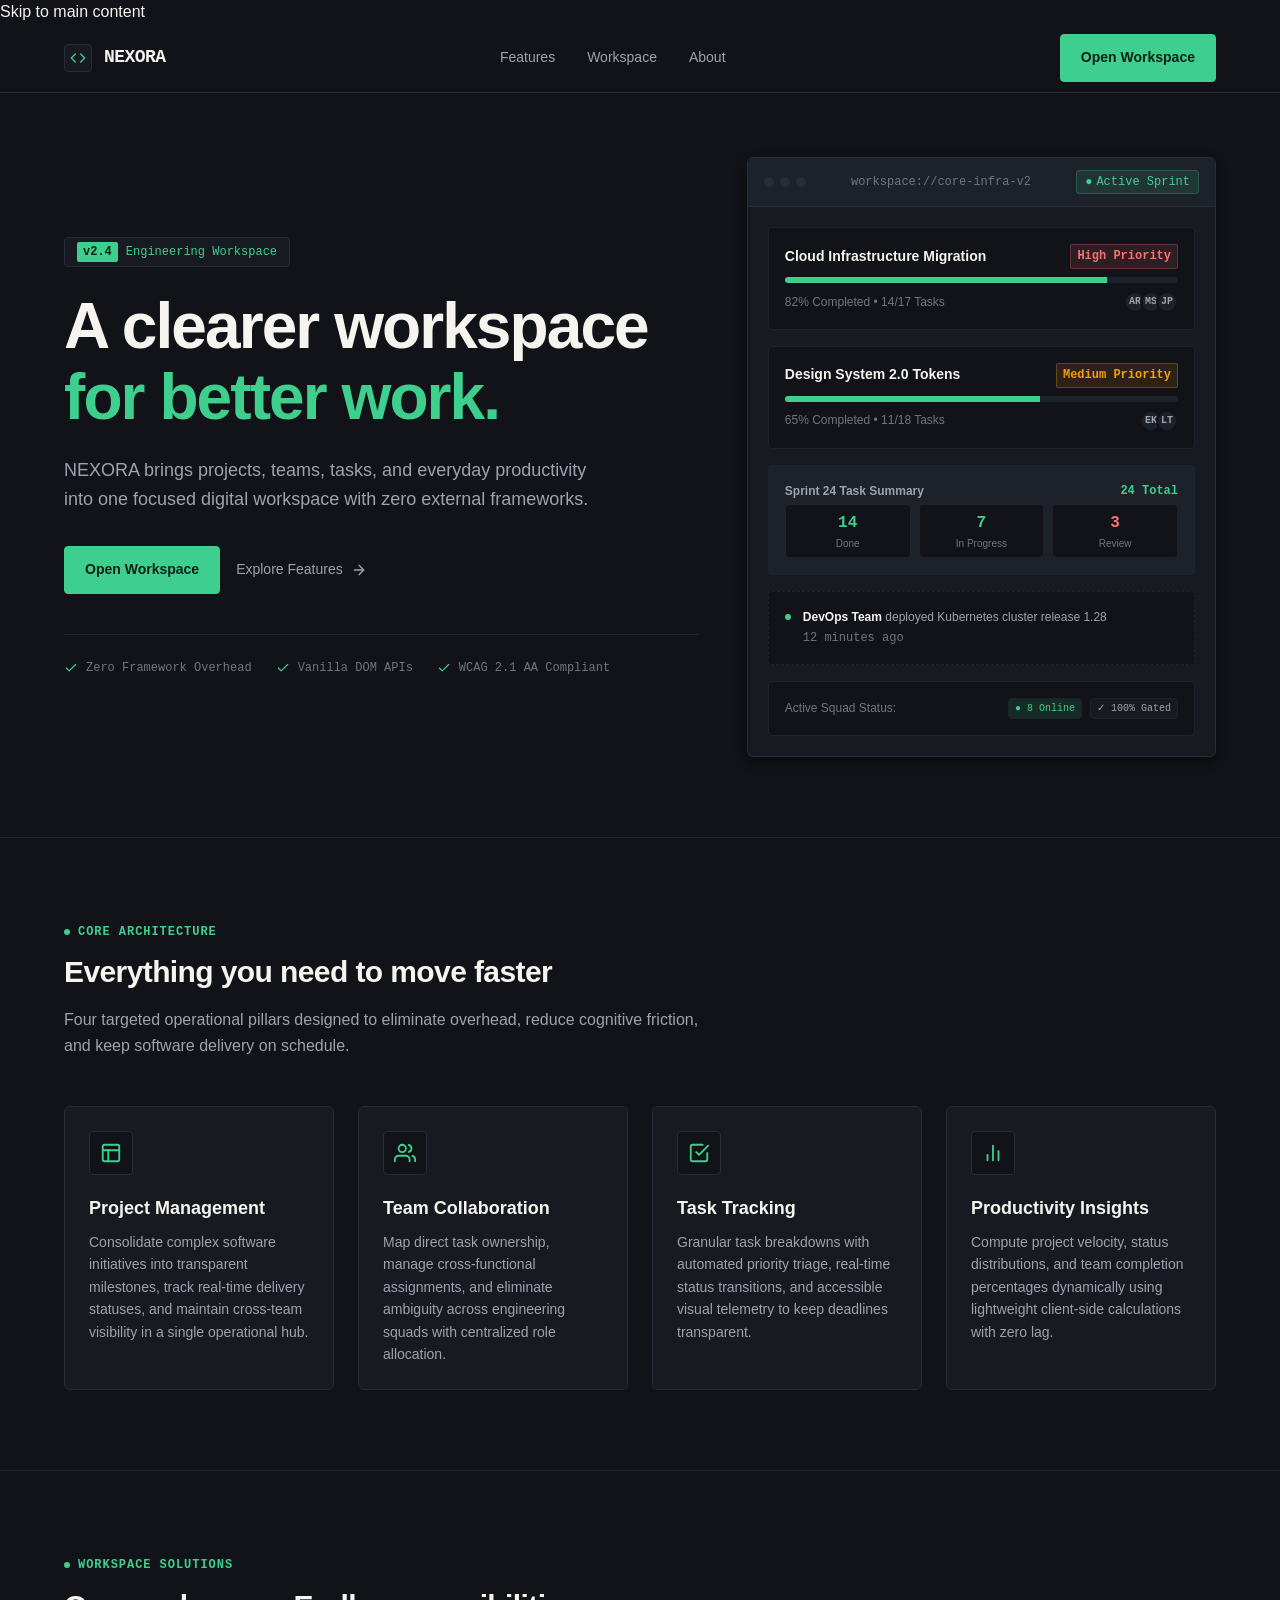
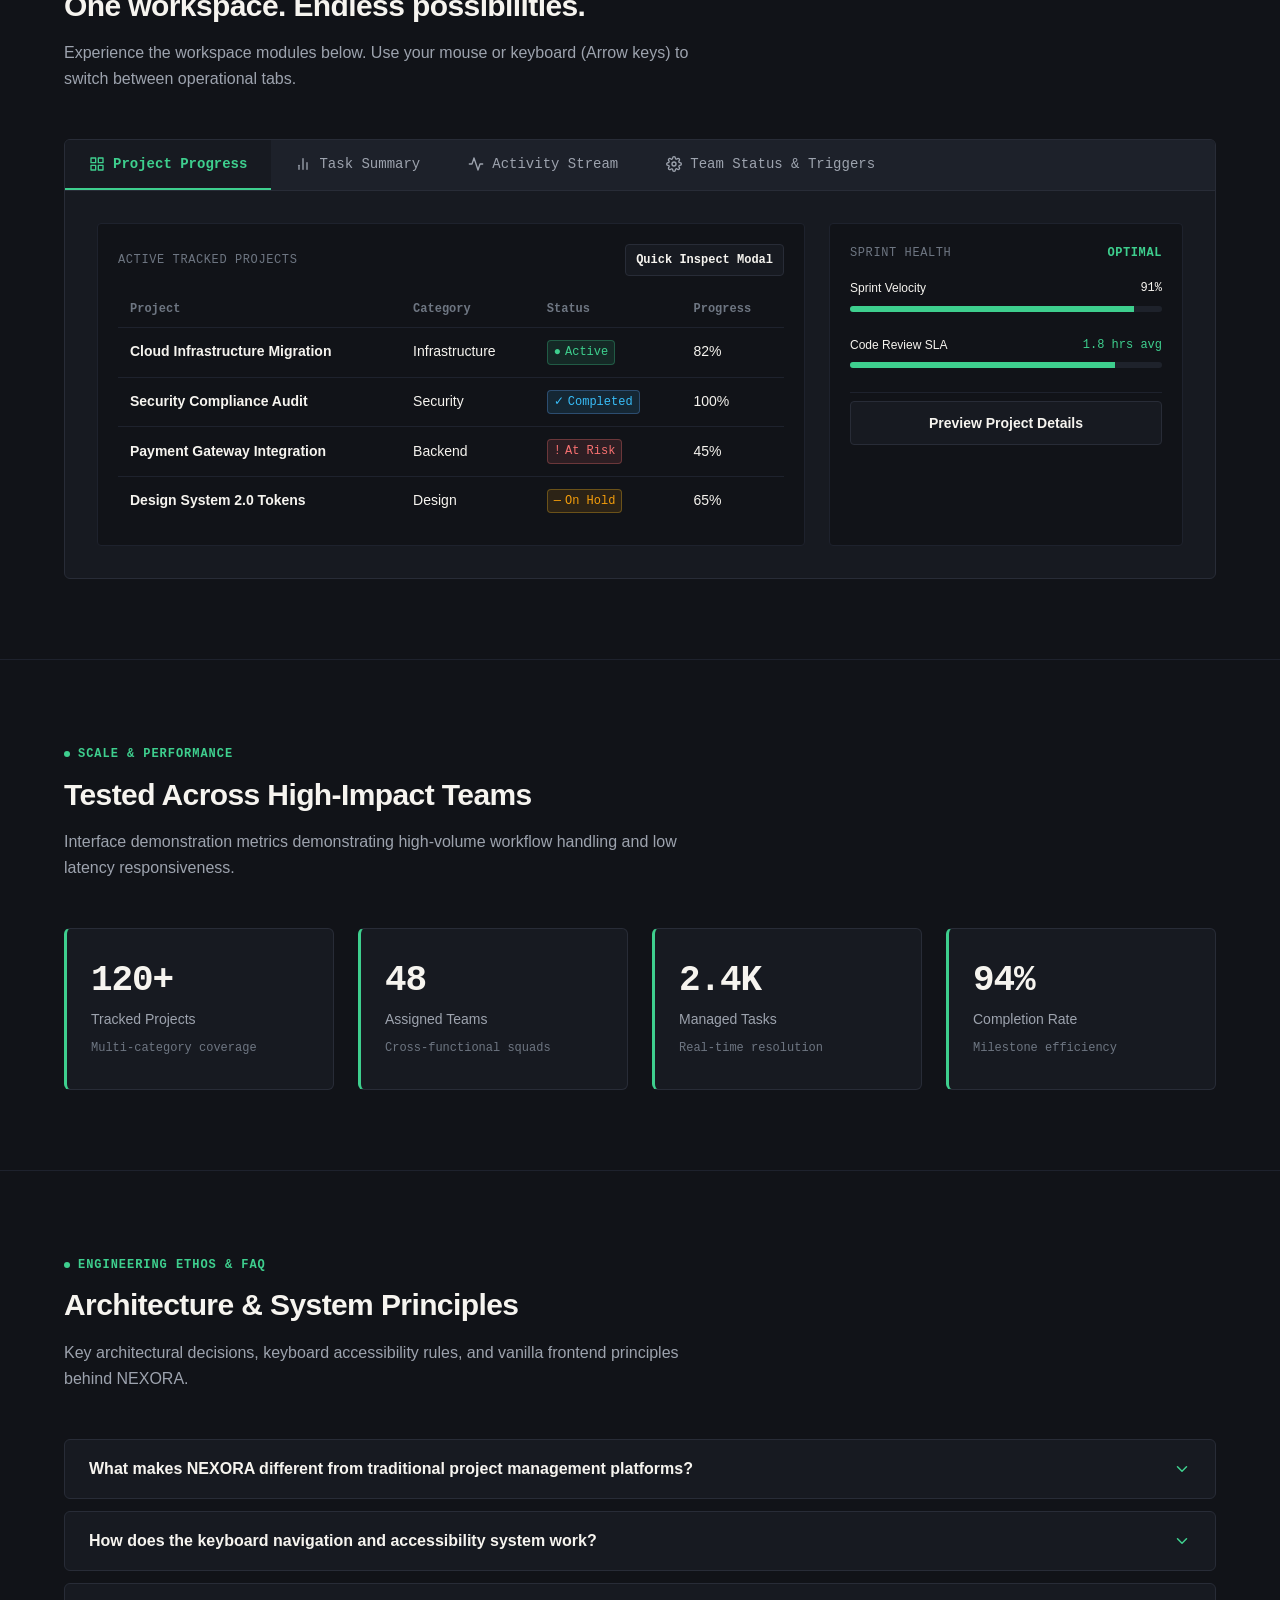
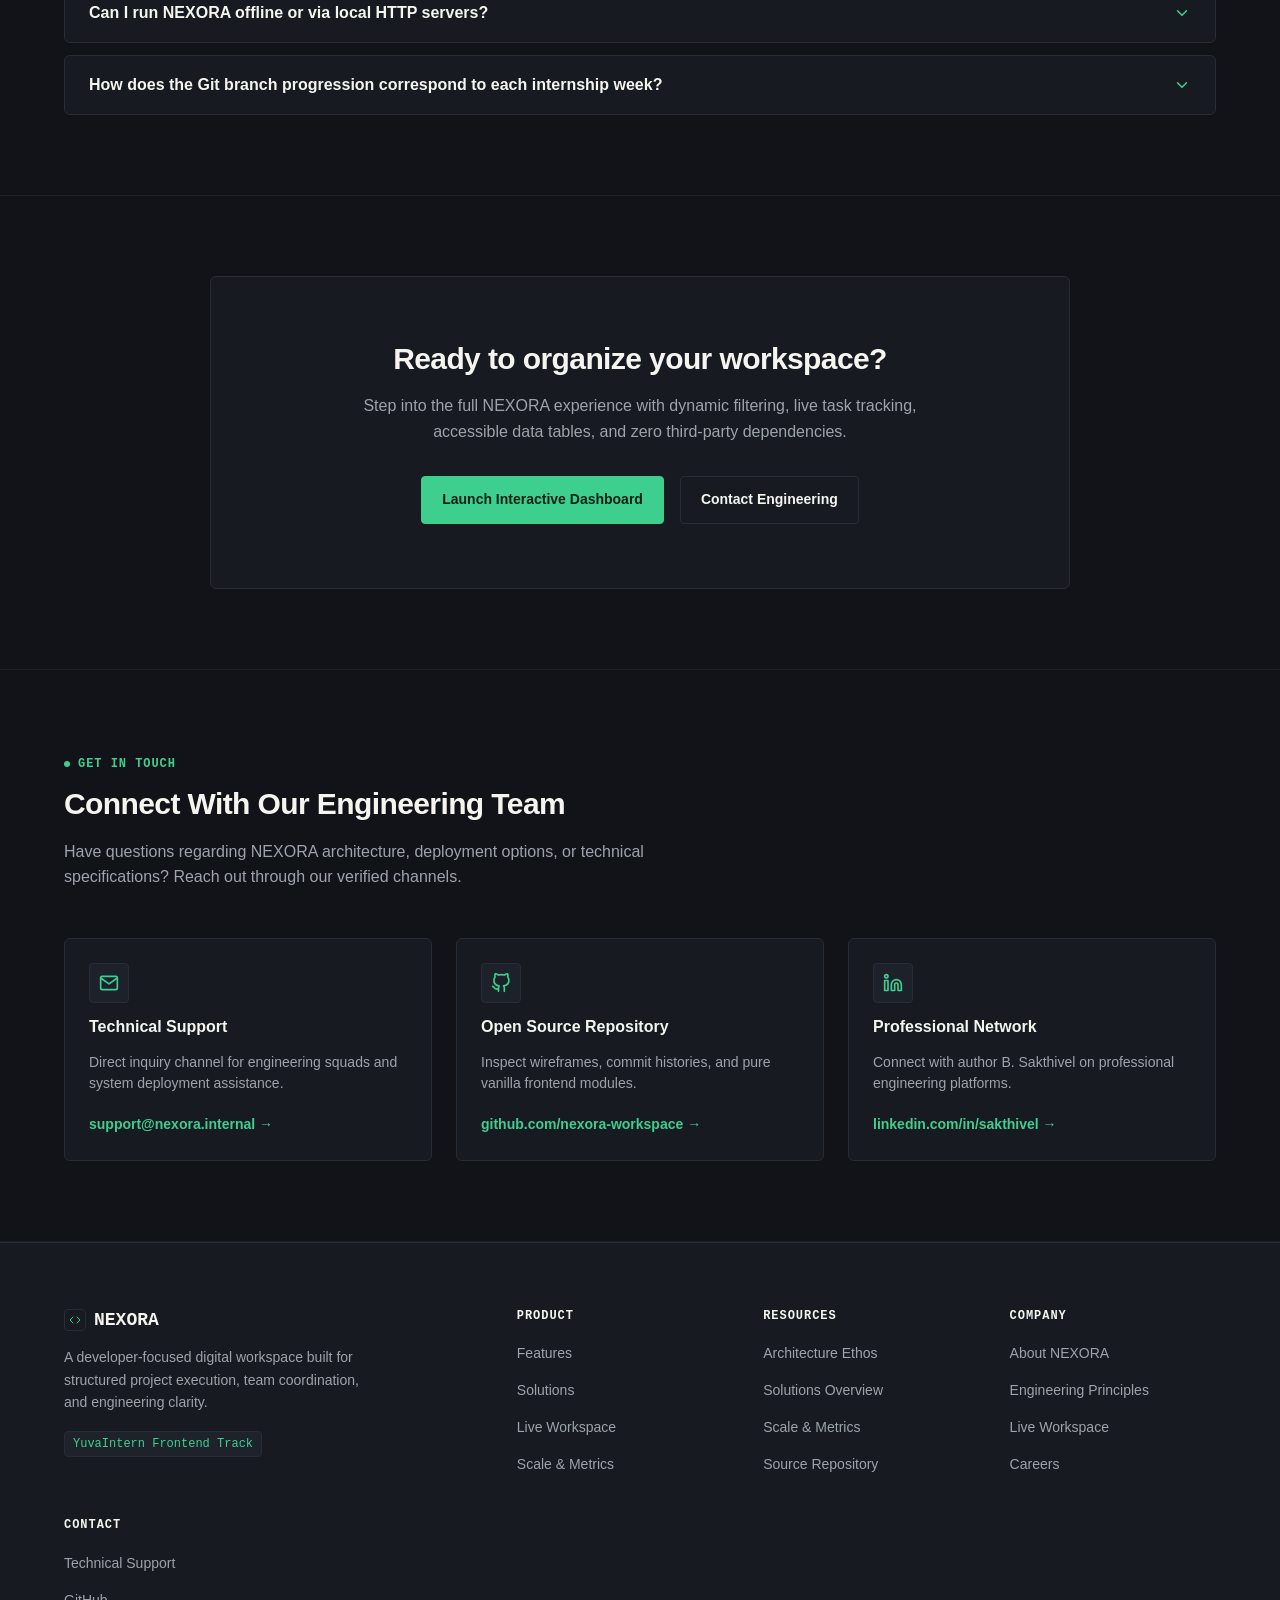
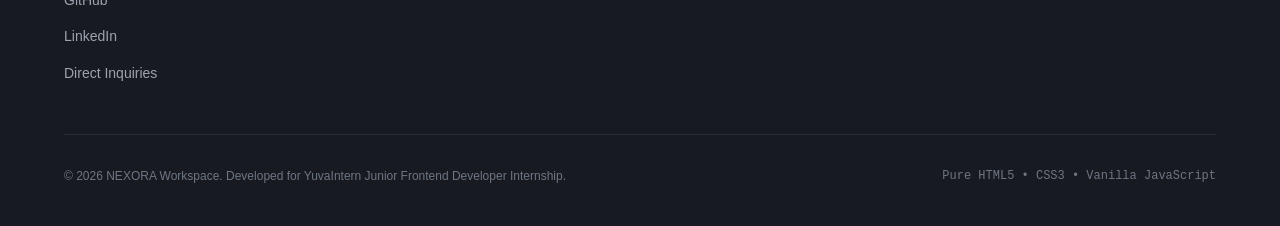
==== commit 0846f007: "Week 5 - Build Final NEXORA Dashboard" ====
--- a/index.html
+++ b/index.html
@@ -28,14 +28,13 @@
       <!-- Desktop Navigation -->
       <nav class="nav-desktop" aria-label="Primary Navigation">
         <a href="#features" class="nav-link">Features</a>
-        <a href="#preview" class="nav-link">Workspace</a>
-        <a href="#stats" class="nav-link">Metrics</a>
+        <a href="dashboard.html" class="nav-link">Workspace</a>
         <a href="#about" class="nav-link">About</a>
       </nav>
 
       <!-- Header Actions -->
       <div class="header-actions">
-        <a href="dashboard.html" class="btn btn-primary" id="header-cta-btn">Launch Workspace</a>
+        <a href="dashboard.html" class="btn btn-primary" id="header-cta-btn">Open Workspace</a>
         <!-- Mobile Menu Toggle Button -->
         <button type="button" class="nav-toggle-btn" id="nav-toggle-btn" aria-expanded="false" aria-controls="nav-mobile-menu" aria-label="Toggle navigation menu">
           <svg viewBox="0 0 24 24" fill="none" stroke="currentColor" stroke-width="2" stroke-linecap="round" stroke-linejoin="round" aria-hidden="true">
@@ -50,17 +49,16 @@
     <!-- Mobile Navigation Drawer -->
     <nav class="nav-mobile" id="nav-mobile-menu" aria-label="Mobile Navigation" hidden>
       <a href="#features" class="nav-link">Features</a>
-      <a href="#preview" class="nav-link">Workspace</a>
-      <a href="#stats" class="nav-link">Metrics</a>
+      <a href="dashboard.html" class="nav-link">Workspace</a>
       <a href="#about" class="nav-link">About</a>
-      <a href="dashboard.html" class="btn btn-primary" style="margin-top: 1rem; width: 100%;">Open Dashboard</a>
+      <a href="dashboard.html" class="btn btn-primary" style="margin-top: 1rem; width: 100%;">Open Workspace</a>
     </nav>
   </header>
 
   <!-- Main Landmark -->
   <main id="main-content">
     <!-- Hero Section -->
-    <section class="hero-section" aria-labelledby="hero-heading">
+    <section class="hero-section" id="home" aria-labelledby="hero-heading">
       <div class="container">
         <div class="hero-grid">
           <!-- Hero Copy -->
@@ -70,16 +68,16 @@
               <span>Engineering Workspace</span>
             </div>
             <h1 id="hero-heading" class="hero-headline">
-              Manage Work.<br>
-              <span class="hero-headline-accent">Move Forward.</span>
+              A clearer workspace<br>
+              <span class="hero-headline-accent">for better work.</span>
             </h1>
             <p class="hero-subhead">
-              A smarter digital workspace for projects, teams, and everyday productivity. Built with uncompromising performance and zero third-party dependencies.
+              NEXORA brings projects, teams, tasks, and everyday productivity into one focused digital workspace with zero external frameworks.
             </p>
             <div class="hero-actions">
               <a href="dashboard.html" class="btn btn-primary" id="hero-primary-cta">Open Workspace</a>
               <a href="#features" class="link-arrow" id="hero-secondary-link">
-                <span>Explore Architecture</span>
+                <span>Explore Features</span>
                 <svg width="16" height="16" viewBox="0 0 24 24" fill="none" stroke="currentColor" stroke-width="2" stroke-linecap="round" stroke-linejoin="round" aria-hidden="true">
                   <line x1="5" y1="12" x2="19" y2="12"></line>
                   <polyline points="12 5 19 12 12 19"></polyline>
@@ -160,7 +158,29 @@
                   </div>
                 </article>
 
-                <!-- Preview Activity Snippet -->
+                <!-- 2. Task Summary Card -->
+                <div class="preview-item task-summary-card">
+                  <div class="task-summary-header">
+                    <span class="task-summary-title">Sprint 24 Task Summary</span>
+                    <span class="task-summary-total">24 Total</span>
+                  </div>
+                  <div class="task-summary-grid">
+                    <div class="task-stat-mini">
+                      <span class="task-stat-num" style="color: var(--status-active);">14</span>
+                      <span class="task-stat-lbl">Done</span>
+                    </div>
+                    <div class="task-stat-mini">
+                      <span class="task-stat-num" style="color: var(--color-accent);">7</span>
+                      <span class="task-stat-lbl">In Progress</span>
+                    </div>
+                    <div class="task-stat-mini">
+                      <span class="task-stat-num" style="color: var(--status-at-risk);">3</span>
+                      <span class="task-stat-lbl">Review</span>
+                    </div>
+                  </div>
+                </div>
+
+                <!-- 3. Preview Activity Snippet -->
                 <div class="preview-item" style="border-style: dashed;">
                   <div class="activity-item" style="border: none; padding: 0;">
                     <span class="activity-dot" aria-hidden="true"></span>
@@ -171,6 +191,15 @@
                     </div>
                   </div>
                 </div>
+
+                <!-- 4. Team Status Bar -->
+                <div class="preview-item team-status-snippet">
+                  <span class="team-status-label">Active Squad Status:</span>
+                  <div class="team-status-pills">
+                    <span class="status-pill-mini status-pill-active"><span aria-hidden="true">●</span> 8 Online</span>
+                    <span class="status-pill-mini"><span aria-hidden="true">✓</span> 100% Gated</span>
+                  </div>
+                </div>
               </div>
             </div>
           </div>
@@ -183,14 +212,14 @@
       <div class="container">
         <header class="section-header">
           <span class="section-tag">Core Architecture</span>
-          <h2 id="features-heading" class="section-title">Engineered for Focused Execution</h2>
+          <h2 id="features-heading" class="section-title">Everything you need to move faster</h2>
           <p class="section-description">
             Four targeted operational pillars designed to eliminate overhead, reduce cognitive friction, and keep software delivery on schedule.
           </p>
         </header>
 
         <div class="features-grid">
-          <!-- Feature 1 -->
+          <!-- Feature 1: Project Management -->
           <article class="feature-card">
             <div class="feature-icon-box" aria-hidden="true">
               <svg viewBox="0 0 24 24" fill="none" stroke="currentColor" stroke-width="2" stroke-linecap="round" stroke-linejoin="round">
@@ -201,11 +230,11 @@
             </div>
             <h3 class="feature-title">Project Management</h3>
             <p class="feature-text">
-              Organize complex software initiatives into transparent milestones, track real-time delivery statuses, and maintain cross-team visibility without unnecessary bureaucracy.
+              Consolidate complex software initiatives into transparent milestones, track real-time delivery statuses, and maintain cross-team visibility in a single operational hub.
             </p>
           </article>
 
-          <!-- Feature 2 -->
+          <!-- Feature 2: Team Collaboration -->
           <article class="feature-card">
             <div class="feature-icon-box" aria-hidden="true">
               <svg viewBox="0 0 24 24" fill="none" stroke="currentColor" stroke-width="2" stroke-linecap="round" stroke-linejoin="round">
@@ -221,21 +250,21 @@
             </p>
           </article>
 
-          <!-- Feature 3 -->
+          <!-- Feature 3: Task Tracking -->
           <article class="feature-card">
             <div class="feature-icon-box" aria-hidden="true">
               <svg viewBox="0 0 24 24" fill="none" stroke="currentColor" stroke-width="2" stroke-linecap="round" stroke-linejoin="round">
-                <path d="M9 11l3 3L22 4"></path>
+                <polyline points="9 11 12 14 22 4"></polyline>
                 <path d="M21 12v7a2 2 0 0 1-2 2H5a2 2 0 0 1-2-2V5a2 2 0 0 1 2-2h11"></path>
               </svg>
             </div>
             <h3 class="feature-title">Task Tracking</h3>
             <p class="feature-text">
-              Triage priorities, establish realistic delivery deadlines, and monitor granular completion states with high-contrast, accessible visual indicators.
+              Granular task breakdowns with automated priority triage, real-time status transitions, and accessible visual telemetry to keep deadlines transparent.
             </p>
           </article>
 
-          <!-- Feature 4 -->
+          <!-- Feature 4: Productivity Insights -->
           <article class="feature-card">
             <div class="feature-icon-box" aria-hidden="true">
               <svg viewBox="0 0 24 24" fill="none" stroke="currentColor" stroke-width="2" stroke-linecap="round" stroke-linejoin="round">
@@ -246,7 +275,7 @@
             </div>
             <h3 class="feature-title">Productivity Insights</h3>
             <p class="feature-text">
-              Compute project velocity, status distributions, and team completion percentages dynamically using lightweight client-side data calculations.
+              Compute project velocity, status distributions, and team completion percentages dynamically using lightweight client-side calculations with zero lag.
             </p>
           </article>
         </div>
@@ -254,11 +283,12 @@
     </section>
 
     <!-- Product Preview & Interactive Tabs Section -->
-    <section class="section" id="preview" aria-labelledby="preview-heading">
+    <section class="section" id="solutions" aria-labelledby="solutions-heading">
+      <div id="preview" style="position: relative; top: -70px;"></div>
       <div class="container">
         <header class="section-header">
-          <span class="section-tag">Interactive Workspace Preview</span>
-          <h2 id="preview-heading" class="section-title">Built for Modern Engineering Speed</h2>
+          <span class="section-tag">Workspace Solutions</span>
+          <h2 id="solutions-heading" class="section-title">One workspace. Endless possibilities.</h2>
           <p class="section-description">
             Experience the workspace modules below. Use your mouse or keyboard (Arrow keys) to switch between operational tabs.
           </p>
@@ -269,19 +299,19 @@
           <div class="tab-list" role="tablist" aria-label="Workspace Modules">
             <button type="button" class="tab-btn" role="tab" id="tab-btn-overview" aria-controls="panel-overview" aria-selected="true" tabindex="0">
               <svg width="16" height="16" viewBox="0 0 24 24" fill="none" stroke="currentColor" stroke-width="2" stroke-linecap="round" stroke-linejoin="round" aria-hidden="true"><rect x="3" y="3" width="7" height="7"></rect><rect x="14" y="3" width="7" height="7"></rect><rect x="14" y="14" width="7" height="7"></rect><rect x="3" y="14" width="7" height="7"></rect></svg>
-              <span>Overview</span>
+              <span>Project Progress</span>
             </button>
             <button type="button" class="tab-btn" role="tab" id="tab-btn-analytics" aria-controls="panel-analytics" aria-selected="false" tabindex="-1">
               <svg width="16" height="16" viewBox="0 0 24 24" fill="none" stroke="currentColor" stroke-width="2" stroke-linecap="round" stroke-linejoin="round" aria-hidden="true"><line x1="18" y1="20" x2="18" y2="10"></line><line x1="12" y1="20" x2="12" y2="4"></line><line x1="6" y1="20" x2="6" y2="14"></line></svg>
-              <span>Analytics</span>
+              <span>Task Summary</span>
             </button>
             <button type="button" class="tab-btn" role="tab" id="tab-btn-activity" aria-controls="panel-activity" aria-selected="false" tabindex="-1">
               <svg width="16" height="16" viewBox="0 0 24 24" fill="none" stroke="currentColor" stroke-width="2" stroke-linecap="round" stroke-linejoin="round" aria-hidden="true"><polyline points="22 12 18 12 15 21 9 3 6 12 2 12"></polyline></svg>
-              <span>Activity</span>
+              <span>Activity Stream</span>
             </button>
             <button type="button" class="tab-btn" role="tab" id="tab-btn-settings" aria-controls="panel-settings" aria-selected="false" tabindex="-1">
               <svg width="16" height="16" viewBox="0 0 24 24" fill="none" stroke="currentColor" stroke-width="2" stroke-linecap="round" stroke-linejoin="round" aria-hidden="true"><circle cx="12" cy="12" r="3"></circle><path d="M19.4 15a1.65 1.65 0 0 0 .33 1.82l.06.06a2 2 0 0 1 0 2.83 2 2 0 0 1-2.83 0l-.06-.06a1.65 1.65 0 0 0-1.82-.33 1.65 1.65 0 0 0-1 1.51V21a2 2 0 0 1-2 2 2 2 0 0 1-2-2v-.09A1.65 1.65 0 0 0 9 19.4a1.65 1.65 0 0 0-1.82.33l-.06.06a2 2 0 0 1-2.83 0 2 2 0 0 1 0-2.83l.06-.06a1.65 1.65 0 0 0 .33-1.82 1.65 1.65 0 0 0-1.51-1H3a2 2 0 0 1-2-2 2 2 0 0 1 2-2h.09A1.65 1.65 0 0 0 4.6 9a1.65 1.65 0 0 0-.33-1.82l-.06-.06a2 2 0 0 1 0-2.83 2 2 0 0 1 2.83 0l.06.06a1.65 1.65 0 0 0 1.82.33H9a1.65 1.65 0 0 0 1-1.51V3a2 2 0 0 1 2-2 2 2 0 0 1 2 2v.09a1.65 1.65 0 0 0 1 1.51 1.65 1.65 0 0 0 1.82-.33l.06-.06a2 2 0 0 1 2.83 0 2 2 0 0 1 0 2.83l-.06.06a1.65 1.65 0 0 0-.33 1.82V9a1.65 1.65 0 0 0 1.51 1H21a2 2 0 0 1 2 2 2 2 0 0 1-2 2h-.09a1.65 1.65 0 0 0-1.51 1z"></path></svg>
-              <span>Settings</span>
+              <span>Team Status &amp; Triggers</span>
             </button>
           </div>
 
@@ -501,14 +531,15 @@
       </div>
     </section>
 
-    <!-- FAQ Accordion Section (Week 2 Requirement) -->
-    <section class="section" id="faq" aria-labelledby="faq-heading">
+    <!-- About & FAQ Accordion Section -->
+    <section class="section" id="about" aria-labelledby="about-heading">
+      <div id="faq" style="position: relative; top: -70px;"></div>
       <div class="container">
         <header class="section-header">
-          <span class="section-tag">Frequently Asked Questions</span>
-          <h2 id="faq-heading" class="section-title">Architecture & System Questions</h2>
+          <span class="section-tag">Engineering Ethos &amp; FAQ</span>
+          <h2 id="about-heading" class="section-title">Architecture &amp; System Principles</h2>
           <p class="section-description">
-            Key architectural decisions, keyboard access rules, and vanilla frontend principles behind NEXORA.
+            Key architectural decisions, keyboard accessibility rules, and vanilla frontend principles behind NEXORA.
           </p>
         </header>
 
@@ -577,7 +608,7 @@
     </section>
 
     <!-- CTA Section -->
-    <section class="section" id="about" aria-labelledby="cta-heading">
+    <section class="section" id="cta-section" aria-labelledby="cta-heading">
       <div class="container">
         <div class="cta-box">
           <h2 id="cta-heading" class="cta-title">Ready to organize your workspace?</h2>
@@ -586,7 +617,58 @@
           </p>
           <div class="cta-actions">
             <a href="dashboard.html" class="btn btn-primary" id="cta-launch-dashboard">Launch Interactive Dashboard</a>
-            <button type="button" class="btn btn-secondary" data-modal-open>Preview Project Modal</button>
+            <a href="#contact" class="btn btn-secondary">Contact Engineering</a>
+          </div>
+        </div>
+      </div>
+    </section>
+
+    <!-- Contact Section -->
+    <section class="section" id="contact" aria-labelledby="contact-heading">
+      <div class="container">
+        <header class="section-header">
+          <span class="section-tag">Get In Touch</span>
+          <h2 id="contact-heading" class="section-title">Connect With Our Engineering Team</h2>
+          <p class="section-description">
+            Have questions regarding NEXORA architecture, deployment options, or technical specifications? Reach out through our verified channels.
+          </p>
+        </header>
+
+        <div class="contact-grid">
+          <div class="contact-card">
+            <div class="contact-icon-box" aria-hidden="true">
+              <svg viewBox="0 0 24 24" fill="none" stroke="currentColor" stroke-width="2" stroke-linecap="round" stroke-linejoin="round">
+                <path d="M4 4h16c1.1 0 2 .9 2 2v12c0 1.1-.9 2-2 2H4c-1.1 0-2-.9-2-2V6c0-1.1.9-2 2-2z"></path>
+                <polyline points="22,6 12,13 2,6"></polyline>
+              </svg>
+            </div>
+            <h3 class="contact-card-title">Technical Support</h3>
+            <p class="contact-card-desc">Direct inquiry channel for engineering squads and system deployment assistance.</p>
+            <a href="mailto:support@nexora.internal" class="contact-card-link">support@nexora.internal &rarr;</a>
+          </div>
+
+          <div class="contact-card">
+            <div class="contact-icon-box" aria-hidden="true">
+              <svg viewBox="0 0 24 24" fill="none" stroke="currentColor" stroke-width="2" stroke-linecap="round" stroke-linejoin="round">
+                <path d="M9 19c-5 1.5-5-2.5-7-3m14 6v-3.87a3.37 3.37 0 0 0-.94-2.61c3.14-.35 6.44-1.54 6.44-7A5.44 5.44 0 0 0 20 4.77 5.07 5.07 0 0 0 19.91 1S18.73.65 16 2.48a13.38 13.38 0 0 0-7 0C6.27.65 5.09 1 5.09 1A5.07 5.07 0 0 0 5 4.77a5.44 5.44 0 0 0-1.5 3.78c0 5.42 3.3 6.61 6.44 7A3.37 3.37 0 0 0 9 18.13V22"></path>
+              </svg>
+            </div>
+            <h3 class="contact-card-title">Open Source Repository</h3>
+            <p class="contact-card-desc">Inspect wireframes, commit histories, and pure vanilla frontend modules.</p>
+            <a href="https://github.com" target="_blank" rel="noopener noreferrer" class="contact-card-link">github.com/nexora-workspace &rarr;</a>
+          </div>
+
+          <div class="contact-card">
+            <div class="contact-icon-box" aria-hidden="true">
+              <svg viewBox="0 0 24 24" fill="none" stroke="currentColor" stroke-width="2" stroke-linecap="round" stroke-linejoin="round">
+                <path d="M16 8a6 6 0 0 1 6 6v7h-4v-7a2 2 0 0 0-2-2 2 2 0 0 0-2 2v7h-4v-7a6 6 0 0 1 6-6z"></path>
+                <rect x="2" y="9" width="4" height="12"></rect>
+                <circle cx="4" cy="4" r="2"></circle>
+              </svg>
+            </div>
+            <h3 class="contact-card-title">Professional Network</h3>
+            <p class="contact-card-desc">Connect with author B. Sakthivel on professional engineering platforms.</p>
+            <a href="https://linkedin.com" target="_blank" rel="noopener noreferrer" class="contact-card-link">linkedin.com/in/sakthivel &rarr;</a>
           </div>
         </div>
       </div>
@@ -675,33 +757,47 @@
           <span class="footer-badge">YuvaIntern Frontend Track</span>
         </div>
 
+        <!-- Column 1: Product -->
         <div>
-          <h3 class="footer-col-title">Navigation</h3>
+          <h3 class="footer-col-title">Product</h3>
           <ul class="footer-links">
             <li><a href="#features">Features</a></li>
-            <li><a href="#preview">Workspace</a></li>
-            <li><a href="#stats">Metrics</a></li>
-            <li><a href="#faq">FAQ</a></li>
+            <li><a href="#solutions">Solutions</a></li>
+            <li><a href="dashboard.html">Live Workspace</a></li>
+            <li><a href="#stats">Scale &amp; Metrics</a></li>
           </ul>
         </div>
 
+        <!-- Column 2: Resources -->
         <div>
-          <h3 class="footer-col-title">Workspace</h3>
+          <h3 class="footer-col-title">Resources</h3>
           <ul class="footer-links">
-            <li><a href="dashboard.html">Live Dashboard</a></li>
-            <li><a href="dashboard.html#projects">Projects Table</a></li>
-            <li><a href="dashboard.html#team">Team Roster</a></li>
-            <li><a href="dashboard.html#activity">Activity Feed</a></li>
+            <li><a href="#about">Architecture Ethos</a></li>
+            <li><a href="#solutions">Solutions Overview</a></li>
+            <li><a href="#stats">Scale &amp; Metrics</a></li>
+            <li><a href="https://github.com/sakthivel-54/YUVA-NEXORA" target="_blank" rel="noopener noreferrer">Source Repository</a></li>
           </ul>
         </div>
 
+        <!-- Column 3: Company -->
         <div>
-          <h3 class="footer-col-title">Engineering</h3>
+          <h3 class="footer-col-title">Company</h3>
           <ul class="footer-links">
-            <li><a href="#about">Wireframe Specs</a></li>
-            <li><a href="#about">Interactive Architecture</a></li>
-            <li><a href="#about">Accessibility Audit</a></li>
-            <li><a href="#about">Performance Audit</a></li>
+            <li><a href="#about">About NEXORA</a></li>
+            <li><a href="#features">Engineering Principles</a></li>
+            <li><a href="dashboard.html">Live Workspace</a></li>
+            <li><a href="#contact">Careers</a></li>
+          </ul>
+        </div>
+
+        <!-- Column 4: Contact -->
+        <div>
+          <h3 class="footer-col-title">Contact</h3>
+          <ul class="footer-links">
+            <li><a href="#contact">Technical Support</a></li>
+            <li><a href="https://github.com/sakthivel-54/YUVA-NEXORA" target="_blank" rel="noopener noreferrer">GitHub</a></li>
+            <li><a href="https://linkedin.com" target="_blank" rel="noopener noreferrer">LinkedIn</a></li>
+            <li><a href="#contact">Direct Inquiries</a></li>
           </ul>
         </div>
       </div>
--- a/css/style.css
+++ b/css/style.css
@@ -1,7 +1,7 @@
 /* ==========================================================================
-   NEXORA — Design System & Stylesheet
+   NEXORA — Design System & Master Stylesheet
    Architecture: Pure CSS3, CSS Grid, Flexbox, CSS Custom Properties
-   Theme: Developer/SaaS Aesthetic (#111318, #F6F4EF, #3ECF8E)
+   Theme: Minimalist Developer/SaaS Aesthetic (#111318, #F6F4EF, #3ECF8E)
    Rules: No gradients, no excessive glow, no purple, no glassmorphism, no clutter.
    ========================================================================== */
 
@@ -9,7 +9,7 @@
    1. Design Tokens & CSS Custom Properties
    -------------------------------------------------------------------------- */
 :root {
-  /* Color Palette */
+  /* Color Palette — Developer/SaaS Aesthetic */
   --color-bg: #111318;
   --color-surface: #171A21;
   --color-surface-hover: #1E222B;
@@ -25,7 +25,7 @@
   --color-text-muted: #6E7682;
   --color-text-inverse: #111318;
 
-  /* Accent Color (Emerald Green) */
+  /* Accent Color (Emerald Green #3ECF8E) */
   --color-accent: #3ECF8E;
   --color-accent-hover: #34B27B;
   --color-accent-active: #2C9767;
@@ -34,13 +34,13 @@
 
   /* Status Colors (Never used alone - paired with symbols & text) */
   --status-active: #3ECF8E;
-  --status-active-bg: rgba(62, 207, 142, 0.1);
-  --status-completed: #60A5FA;
-  --status-completed-bg: rgba(96, 165, 250, 0.1);
+  --status-active-bg: rgba(62, 207, 142, 0.12);
+  --status-completed: #38BDF8;
+  --status-completed-bg: rgba(56, 189, 248, 0.12);
   --status-at-risk: #F87171;
-  --status-at-risk-bg: rgba(248, 113, 113, 0.1);
-  --status-on-hold: #FBBF24;
-  --status-on-hold-bg: rgba(251, 191, 36, 0.1);
+  --status-at-risk-bg: rgba(248, 113, 113, 0.12);
+  --status-on-hold: #F59E0B;
+  --status-on-hold-bg: rgba(245, 158, 11, 0.12);
 
   /* Typography */
   --font-mono: 'JetBrains Mono', 'Fira Code', SFMono-Regular, Menlo, Monaco, Consolas, 'Liberation Mono', 'Courier New', monospace;
@@ -141,8 +141,33 @@
   list-style: none;
 }
 
+/* Custom Scrollbars (Sleek Warm Graphite & Industrial Accent) */
+::-webkit-scrollbar {
+  width: 8px;
+  height: 8px;
+}
+
+::-webkit-scrollbar-track {
+  background: var(--color-bg);
+}
+
+::-webkit-scrollbar-thumb {
+  background: var(--color-border);
+  border-radius: var(--radius-sm);
+  border: 2px solid var(--color-bg);
+}
+
+::-webkit-scrollbar-thumb:hover {
+  background: var(--color-accent);
+}
+
+* {
+  scrollbar-width: thin;
+  scrollbar-color: var(--color-border) var(--color-bg);
+}
+
 /* --------------------------------------------------------------------------
-   3. Accessibility & Focus States
+   3. Accessibility & Focus States (Week 3 Enhancement)
    -------------------------------------------------------------------------- */
 /* High visibility focus indicator */
 :focus-visible {
@@ -150,25 +175,23 @@
   outline-offset: 2px;
 }
 
-/* Skip to main content link */
-.skip-link {
-  position: absolute;
-  top: -999px;
-  left: 1rem;
-  z-index: 1000;
-  padding: var(--space-3) var(--space-5);
-  background-color: var(--color-accent);
-  color: var(--color-accent-text);
-  font-weight: 600;
-  font-size: var(--text-sm);
-  border-radius: var(--radius-sm);
-  transition: top var(--transition-fast);
+/* Remove default focus ring on mouse click if not navigating via keyboard */
+:focus:not(:focus-visible) {
+  outline: none;
+}
+
+/* Specific high-contrast focus rings for colored surfaces */
+.btn-primary:focus-visible {
+  outline: 2px solid var(--color-text-primary);
+  outline-offset: 2px;
 }
 
 .skip-link:focus {
   top: 1rem;
   outline: 2px solid var(--color-text-primary);
-}
+  outline-offset: 2px;
+}
+
 
 /* Screen reader only utility */
 .sr-only {
@@ -986,6 +1009,148 @@
   flex-wrap: wrap;
 }
 
+/* Task Summary Mini Card & Team Status */
+.task-summary-card {
+  background-color: var(--color-surface-elevated);
+}
+
+.task-summary-header {
+  display: flex;
+  justify-content: space-between;
+  align-items: center;
+  font-size: var(--text-xs);
+  font-weight: 600;
+  color: var(--color-text-secondary);
+}
+
+.task-summary-total {
+  font-family: var(--font-mono);
+  color: var(--color-accent);
+}
+
+.task-summary-grid {
+  display: grid;
+  grid-template-columns: repeat(3, 1fr);
+  gap: var(--space-2);
+  margin-top: 4px;
+}
+
+.task-stat-mini {
+  background-color: var(--color-bg);
+  border: 1px solid var(--color-border-subtle);
+  border-radius: var(--radius-sm);
+  padding: 6px;
+  text-align: center;
+  display: flex;
+  flex-direction: column;
+}
+
+.task-stat-num {
+  font-family: var(--font-mono);
+  font-weight: 700;
+  font-size: var(--text-base);
+}
+
+.task-stat-lbl {
+  font-size: 10px;
+  color: var(--color-text-muted);
+}
+
+.team-status-snippet {
+  display: flex;
+  align-items: center;
+  justify-content: space-between;
+  font-size: var(--text-xs);
+}
+
+.team-status-label {
+  color: var(--color-text-muted);
+  font-weight: 500;
+}
+
+.team-status-pills {
+  display: flex;
+  gap: var(--space-2);
+}
+
+.status-pill-mini {
+  font-family: var(--font-mono);
+  font-size: 10px;
+  background-color: var(--color-surface);
+  border: 1px solid var(--color-border-subtle);
+  padding: 2px 6px;
+  border-radius: var(--radius-sm);
+  color: var(--color-text-secondary);
+}
+
+.status-pill-active {
+  color: var(--status-active);
+  background-color: var(--status-active-bg);
+}
+
+/* Contact Section */
+.contact-grid {
+  display: grid;
+  grid-template-columns: repeat(3, 1fr);
+  gap: var(--space-6);
+}
+
+.contact-card {
+  background-color: var(--color-surface);
+  border: 1px solid var(--color-border);
+  border-radius: var(--radius-md);
+  padding: var(--space-6);
+  display: flex;
+  flex-direction: column;
+  gap: var(--space-3);
+  transition: border-color var(--transition-fast);
+}
+
+.contact-card:hover {
+  border-color: var(--color-accent);
+}
+
+.contact-icon-box {
+  width: 40px;
+  height: 40px;
+  border-radius: var(--radius-sm);
+  background-color: var(--color-surface-elevated);
+  border: 1px solid var(--color-border);
+  display: flex;
+  align-items: center;
+  justify-content: center;
+  color: var(--color-accent);
+}
+
+.contact-icon-box svg {
+  width: 20px;
+  height: 20px;
+}
+
+.contact-card-title {
+  font-size: var(--text-base);
+  font-weight: 700;
+  color: var(--color-text-primary);
+}
+
+.contact-card-desc {
+  font-size: var(--text-sm);
+  color: var(--color-text-secondary);
+  line-height: 1.5;
+  flex-grow: 1;
+}
+
+.contact-card-link {
+  font-size: var(--text-sm);
+  font-weight: 600;
+  color: var(--color-accent);
+  padding-top: var(--space-2);
+}
+
+.contact-card-link:hover {
+  text-decoration: underline;
+}
+
 /* --------------------------------------------------------------------------
    12. Footer Section
    -------------------------------------------------------------------------- */
@@ -1490,3 +1655,557 @@
   }
 }
 
+/* --------------------------------------------------------------------------
+   16. Week 5 Final Dashboard Styles
+   -------------------------------------------------------------------------- */
+
+/* Dashboard Subheader & Action Bar */
+.dashboard-topbar {
+  background-color: var(--color-surface);
+  border-bottom: 1px solid var(--color-border);
+  padding: var(--space-4) 0;
+}
+
+.dashboard-topbar-inner {
+  display: flex;
+  align-items: center;
+  justify-content: space-between;
+  flex-wrap: wrap;
+  gap: var(--space-4);
+}
+
+.dashboard-title-area {
+  display: flex;
+  align-items: center;
+  gap: var(--space-3);
+}
+
+.dashboard-page-title {
+  font-size: var(--text-2xl);
+  font-weight: 800;
+  letter-spacing: -0.02em;
+  color: var(--color-text-primary);
+}
+
+.dashboard-version-pill {
+  font-family: var(--font-mono);
+  font-size: var(--text-xs);
+  padding: 2px 8px;
+  background-color: var(--color-bg);
+  border: 1px solid var(--color-border);
+  border-radius: var(--radius-sm);
+  color: var(--color-accent);
+}
+
+.dashboard-actions {
+  display: flex;
+  align-items: center;
+  gap: var(--space-3);
+  flex-wrap: wrap;
+}
+
+/* Spinner Animation for Refresh State */
+.spinner {
+  width: 16px;
+  height: 16px;
+  border: 2px solid rgba(246, 244, 239, 0.2);
+  border-top-color: var(--color-accent);
+  border-radius: 50%;
+  animation: spin 0.6s linear infinite;
+  display: inline-block;
+}
+
+@keyframes spin {
+  to { transform: rotate(360deg); }
+}
+
+/* Overview Summary Metric Cards (6 Dynamic Metrics) */
+.overview-grid {
+  display: grid;
+  grid-template-columns: repeat(6, 1fr);
+  gap: var(--space-4);
+  margin-bottom: var(--space-8);
+}
+
+.overview-card {
+  background-color: var(--color-surface);
+  border: 1px solid var(--color-border);
+  border-radius: var(--radius-md);
+  padding: var(--space-5);
+  display: flex;
+  flex-direction: column;
+  transition: border-color var(--transition-fast);
+}
+
+.overview-card:hover {
+  border-color: var(--color-text-muted);
+}
+
+.overview-card-header {
+  display: flex;
+  align-items: center;
+  justify-content: space-between;
+  font-size: var(--text-xs);
+  color: var(--color-text-muted);
+  margin-bottom: var(--space-2);
+  font-family: var(--font-mono);
+  text-transform: uppercase;
+  letter-spacing: 0.05em;
+}
+
+.overview-card-val {
+  font-family: var(--font-mono);
+  font-size: var(--text-3xl);
+  font-weight: 700;
+  color: var(--color-text-primary);
+  line-height: 1.1;
+  margin-bottom: var(--space-2);
+}
+
+.overview-card-sub {
+  font-size: var(--text-xs);
+  color: var(--color-text-secondary);
+  display: flex;
+  align-items: center;
+  gap: 4px;
+}
+
+/* Data Visualization Area (Lightweight Vanilla HTML/CSS Bar Charts) */
+.charts-grid {
+  display: grid;
+  grid-template-columns: 1.2fr 0.8fr;
+  gap: var(--space-6);
+  margin-bottom: var(--space-8);
+}
+
+.chart-card {
+  background-color: var(--color-surface);
+  border: 1px solid var(--color-border);
+  border-radius: var(--radius-md);
+  padding: var(--space-6);
+}
+
+.chart-card-header {
+  display: flex;
+  align-items: center;
+  justify-content: space-between;
+  margin-bottom: var(--space-6);
+  padding-bottom: var(--space-3);
+  border-bottom: 1px solid var(--color-border-subtle);
+}
+
+.chart-card-title {
+  font-size: var(--text-base);
+  font-weight: 600;
+  color: var(--color-text-primary);
+  display: flex;
+  align-items: center;
+  gap: var(--space-2);
+}
+
+.chart-bars-container {
+  display: flex;
+  flex-direction: column;
+  gap: var(--space-4);
+}
+
+.chart-bar-row {
+  display: flex;
+  flex-direction: column;
+  gap: var(--space-1);
+}
+
+.chart-bar-meta {
+  display: flex;
+  align-items: center;
+  justify-content: space-between;
+  font-size: var(--text-xs);
+  font-family: var(--font-mono);
+}
+
+.chart-bar-track {
+  width: 100%;
+  height: 8px;
+  background-color: var(--color-bg);
+  border-radius: 4px;
+  overflow: hidden;
+  border: 1px solid var(--color-border-subtle);
+}
+
+.chart-bar-fill {
+  height: 100%;
+  border-radius: 4px;
+  transition: width var(--transition-normal);
+}
+
+.chart-legend {
+  display: flex;
+  flex-wrap: wrap;
+  gap: var(--space-4);
+  margin-top: var(--space-6);
+  padding-top: var(--space-4);
+  border-top: 1px solid var(--color-border-subtle);
+  font-size: var(--text-xs);
+  font-family: var(--font-mono);
+  color: var(--color-text-secondary);
+}
+
+.chart-legend-item {
+  display: flex;
+  align-items: center;
+  gap: var(--space-2);
+}
+
+.legend-swatch {
+  width: 10px;
+  height: 10px;
+  border-radius: 2px;
+}
+
+/* Filter & Search Toolbar */
+.table-toolbar {
+  background-color: var(--color-surface);
+  border: 1px solid var(--color-border);
+  border-radius: var(--radius-md) var(--radius-md) 0 0;
+  padding: var(--space-4) var(--space-5);
+  display: flex;
+  align-items: center;
+  justify-content: space-between;
+  flex-wrap: wrap;
+  gap: var(--space-4);
+  border-bottom: none;
+}
+
+.toolbar-left {
+  display: flex;
+  align-items: center;
+  gap: var(--space-3);
+  flex-wrap: wrap;
+  flex: 1;
+}
+
+.search-input-wrapper {
+  position: relative;
+  min-width: 260px;
+  flex: 1;
+  max-width: 360px;
+}
+
+.search-icon {
+  position: absolute;
+  left: var(--space-3);
+  top: 50%;
+  transform: translateY(-50%);
+  color: var(--color-text-muted);
+  pointer-events: none;
+  width: 16px;
+  height: 16px;
+}
+
+.input-control {
+  width: 100%;
+  background-color: var(--color-bg);
+  border: 1px solid var(--color-border);
+  color: var(--color-text-primary);
+  font-family: inherit;
+  font-size: var(--text-sm);
+  padding: var(--space-2) var(--space-3) var(--space-2) var(--space-8);
+  border-radius: var(--radius-sm);
+  min-height: 40px;
+  transition: border-color var(--transition-fast);
+}
+
+.input-control:focus {
+  border-color: var(--color-accent);
+  outline: none;
+}
+
+.select-control {
+  background-color: var(--color-bg);
+  border: 1px solid var(--color-border);
+  color: var(--color-text-primary);
+  font-family: inherit;
+  font-size: var(--text-xs);
+  padding: var(--space-2) var(--space-3);
+  border-radius: var(--radius-sm);
+  min-height: 40px;
+  cursor: pointer;
+  transition: border-color var(--transition-fast);
+}
+
+.select-control:focus {
+  border-color: var(--color-accent);
+  outline: none;
+}
+
+.toolbar-right {
+  display: flex;
+  align-items: center;
+  gap: var(--space-3);
+  font-size: var(--text-xs);
+  color: var(--color-text-muted);
+  font-family: var(--font-mono);
+}
+
+/* Projects Data Table */
+.data-table-container {
+  background-color: var(--color-surface);
+  border: 1px solid var(--color-border);
+  border-radius: 0 0 var(--radius-md) var(--radius-md);
+  overflow-x: auto;
+  margin-bottom: var(--space-8);
+}
+
+.data-table {
+  width: 100%;
+  border-collapse: collapse;
+  text-align: left;
+  font-size: var(--text-sm);
+}
+
+.data-table th {
+  background-color: var(--color-surface-elevated);
+  padding: var(--space-3) var(--space-4);
+  font-family: var(--font-mono);
+  font-size: var(--text-xs);
+  color: var(--color-text-muted);
+  text-transform: uppercase;
+  letter-spacing: 0.05em;
+  border-bottom: 1px solid var(--color-border);
+  white-space: nowrap;
+  user-select: none;
+}
+
+.data-table th.sortable {
+  cursor: pointer;
+  transition: color var(--transition-fast), background-color var(--transition-fast);
+}
+
+.data-table th.sortable:hover {
+  color: var(--color-text-primary);
+  background-color: var(--color-surface-hover);
+}
+
+.sort-indicator {
+  display: inline-block;
+  margin-left: 4px;
+  font-size: 10px;
+  color: var(--color-accent);
+}
+
+.data-table td {
+  padding: var(--space-4);
+  border-bottom: 1px solid var(--color-border-subtle);
+  color: var(--color-text-primary);
+  vertical-align: middle;
+}
+
+.data-table tr:hover td {
+  background-color: rgba(255, 255, 255, 0.02);
+}
+
+.project-name-cell {
+  display: flex;
+  flex-direction: column;
+  gap: 2px;
+}
+
+.project-name-link {
+  font-weight: 600;
+  color: var(--color-text-primary);
+  cursor: pointer;
+  background: none;
+  border: none;
+  text-align: left;
+  padding: 0;
+  font-size: var(--text-sm);
+}
+
+.project-name-link:hover {
+  color: var(--color-accent);
+}
+
+.project-id-sub {
+  font-family: var(--font-mono);
+  font-size: var(--text-xs);
+  color: var(--color-text-muted);
+}
+
+.table-progress-cell {
+  display: flex;
+  align-items: center;
+  gap: var(--space-3);
+  min-width: 120px;
+}
+
+.table-progress-bar {
+  flex: 1;
+  height: 6px;
+  background-color: var(--color-bg);
+  border-radius: 3px;
+  overflow: hidden;
+}
+
+/* Empty State & Error States */
+.empty-state-box,
+.error-state-box {
+  padding: var(--space-12) var(--space-6);
+  text-align: center;
+  display: flex;
+  flex-direction: column;
+  align-items: center;
+  justify-content: center;
+  gap: var(--space-3);
+}
+
+.empty-state-icon {
+  width: 48px;
+  height: 48px;
+  color: var(--color-text-muted);
+  margin-bottom: var(--space-2);
+}
+
+.empty-state-title {
+  font-size: var(--text-lg);
+  font-weight: 700;
+  color: var(--color-text-primary);
+}
+
+.empty-state-text {
+  font-size: var(--text-sm);
+  color: var(--color-text-secondary);
+  max-width: 440px;
+  margin-bottom: var(--space-4);
+}
+
+/* Team Grid Section */
+.team-grid {
+  display: grid;
+  grid-template-columns: repeat(4, 1fr);
+  gap: var(--space-6);
+  margin-bottom: var(--space-8);
+}
+
+.team-card {
+  background-color: var(--color-surface);
+  border: 1px solid var(--color-border);
+  border-radius: var(--radius-md);
+  padding: var(--space-5);
+  display: flex;
+  flex-direction: column;
+  gap: var(--space-3);
+}
+
+.team-card-top {
+  display: flex;
+  align-items: center;
+  gap: var(--space-3);
+}
+
+.team-avatar-lg {
+  width: 40px;
+  height: 40px;
+  border-radius: 50%;
+  background-color: var(--color-surface-elevated);
+  border: 1px solid var(--color-border);
+  color: var(--color-accent);
+  font-family: var(--font-mono);
+  font-size: var(--text-sm);
+  font-weight: 700;
+  display: flex;
+  align-items: center;
+  justify-content: center;
+  flex-shrink: 0;
+}
+
+.team-info-name {
+  font-size: var(--text-sm);
+  font-weight: 700;
+  color: var(--color-text-primary);
+}
+
+.team-info-role {
+  font-size: var(--text-xs);
+  color: var(--color-text-muted);
+}
+
+.team-card-meta {
+  font-size: var(--text-xs);
+  color: var(--color-text-secondary);
+  display: flex;
+  flex-direction: column;
+  gap: 4px;
+  padding-top: var(--space-3);
+  border-top: 1px solid var(--color-border-subtle);
+}
+
+/* Modal Task List for Project View */
+.modal-task-list {
+  display: flex;
+  flex-direction: column;
+  gap: var(--space-2);
+  margin-top: var(--space-2);
+}
+
+.modal-task-item {
+  display: flex;
+  align-items: center;
+  justify-content: space-between;
+  padding: var(--space-2) var(--space-3);
+  background-color: var(--color-surface);
+  border: 1px solid var(--color-border-subtle);
+  border-radius: var(--radius-sm);
+  font-size: var(--text-xs);
+}
+
+/* Responsive Queries for Dashboard */
+@media (max-width: 1200px) {
+  .overview-grid {
+    grid-template-columns: repeat(3, 1fr);
+  }
+
+  .charts-grid {
+    grid-template-columns: 1fr;
+  }
+
+  .team-grid {
+    grid-template-columns: repeat(2, 1fr);
+  }
+}
+
+@media (max-width: 768px) {
+  .overview-grid {
+    grid-template-columns: repeat(2, 1fr);
+  }
+
+  .team-grid {
+    grid-template-columns: 1fr;
+  }
+
+  .toolbar-left {
+    flex-direction: column;
+    align-items: stretch;
+  }
+
+  .search-input-wrapper {
+    max-width: none;
+  }
+
+  .toolbar-right {
+    width: 100%;
+    justify-content: space-between;
+  }
+}
+
+@media (max-width: 480px) {
+  .overview-grid {
+    grid-template-columns: 1fr;
+  }
+
+  .dashboard-actions {
+    width: 100%;
+    justify-content: space-between;
+  }
+}
+
+
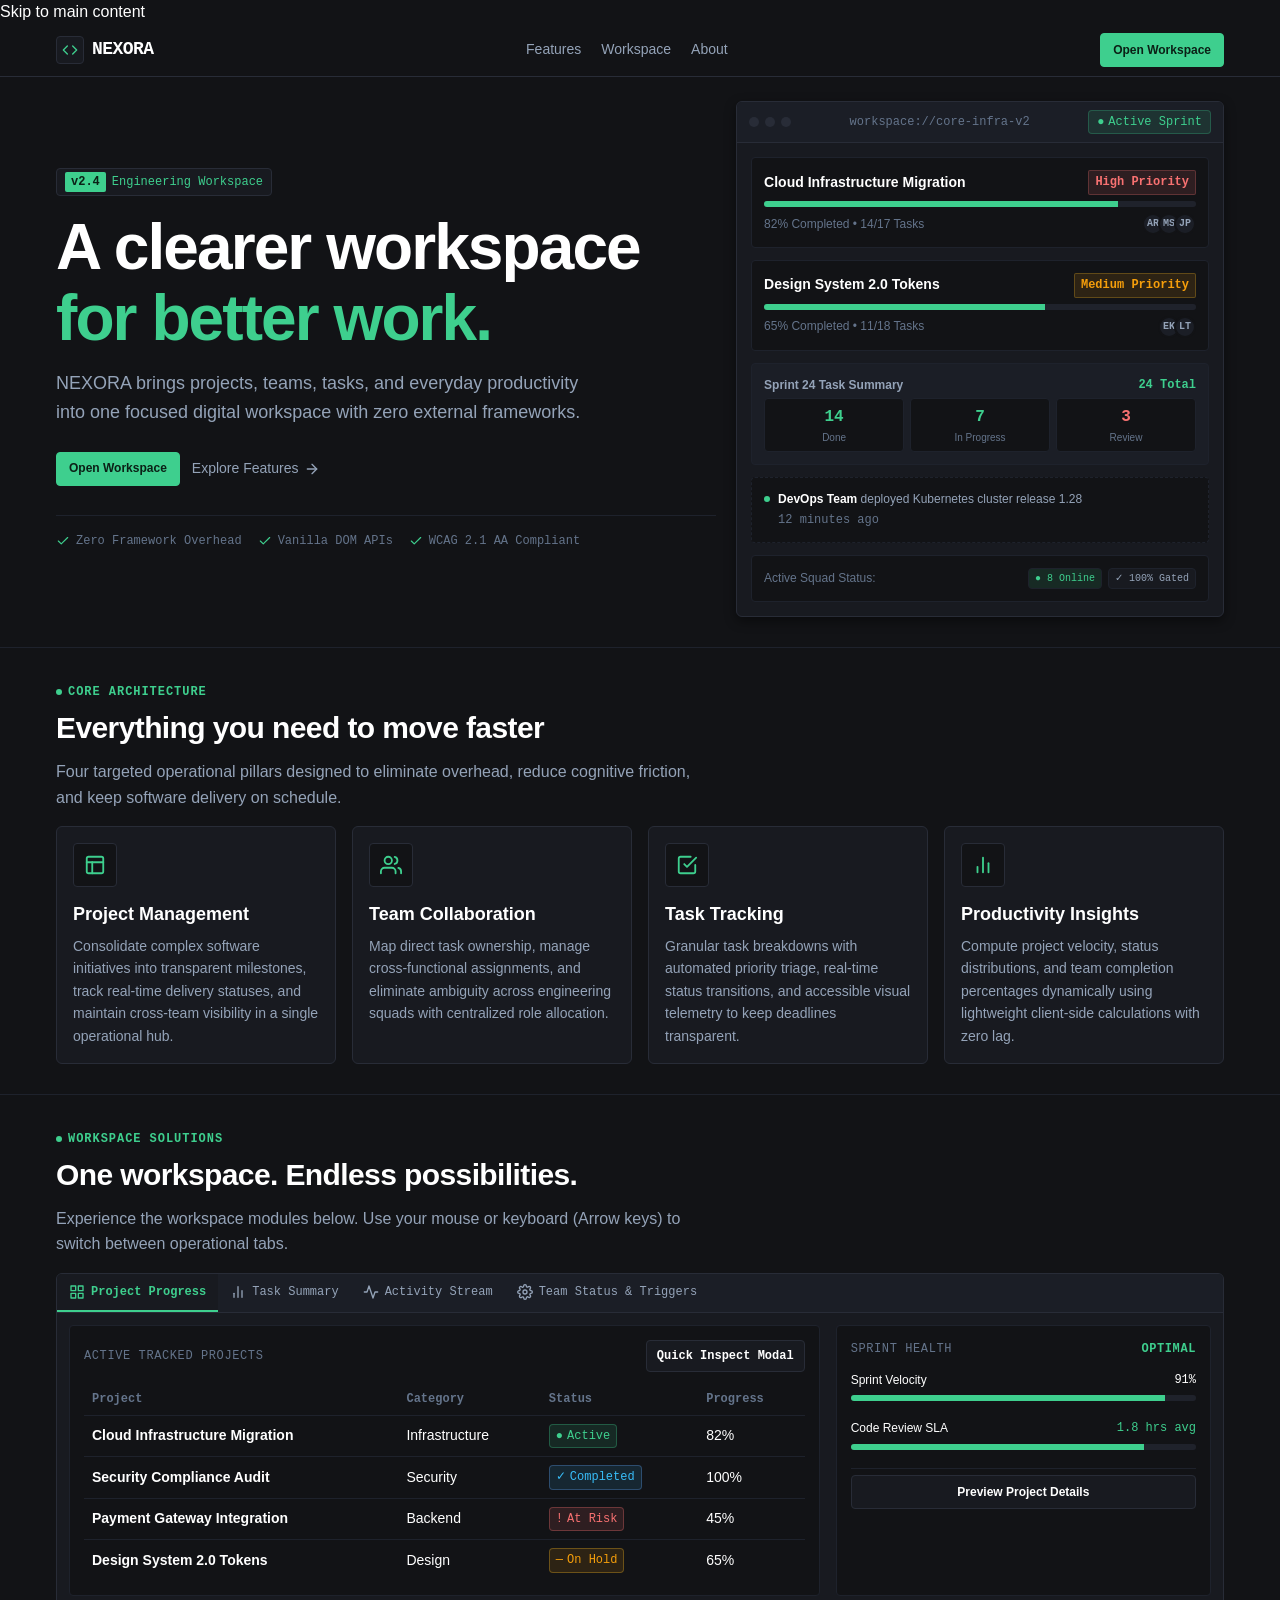
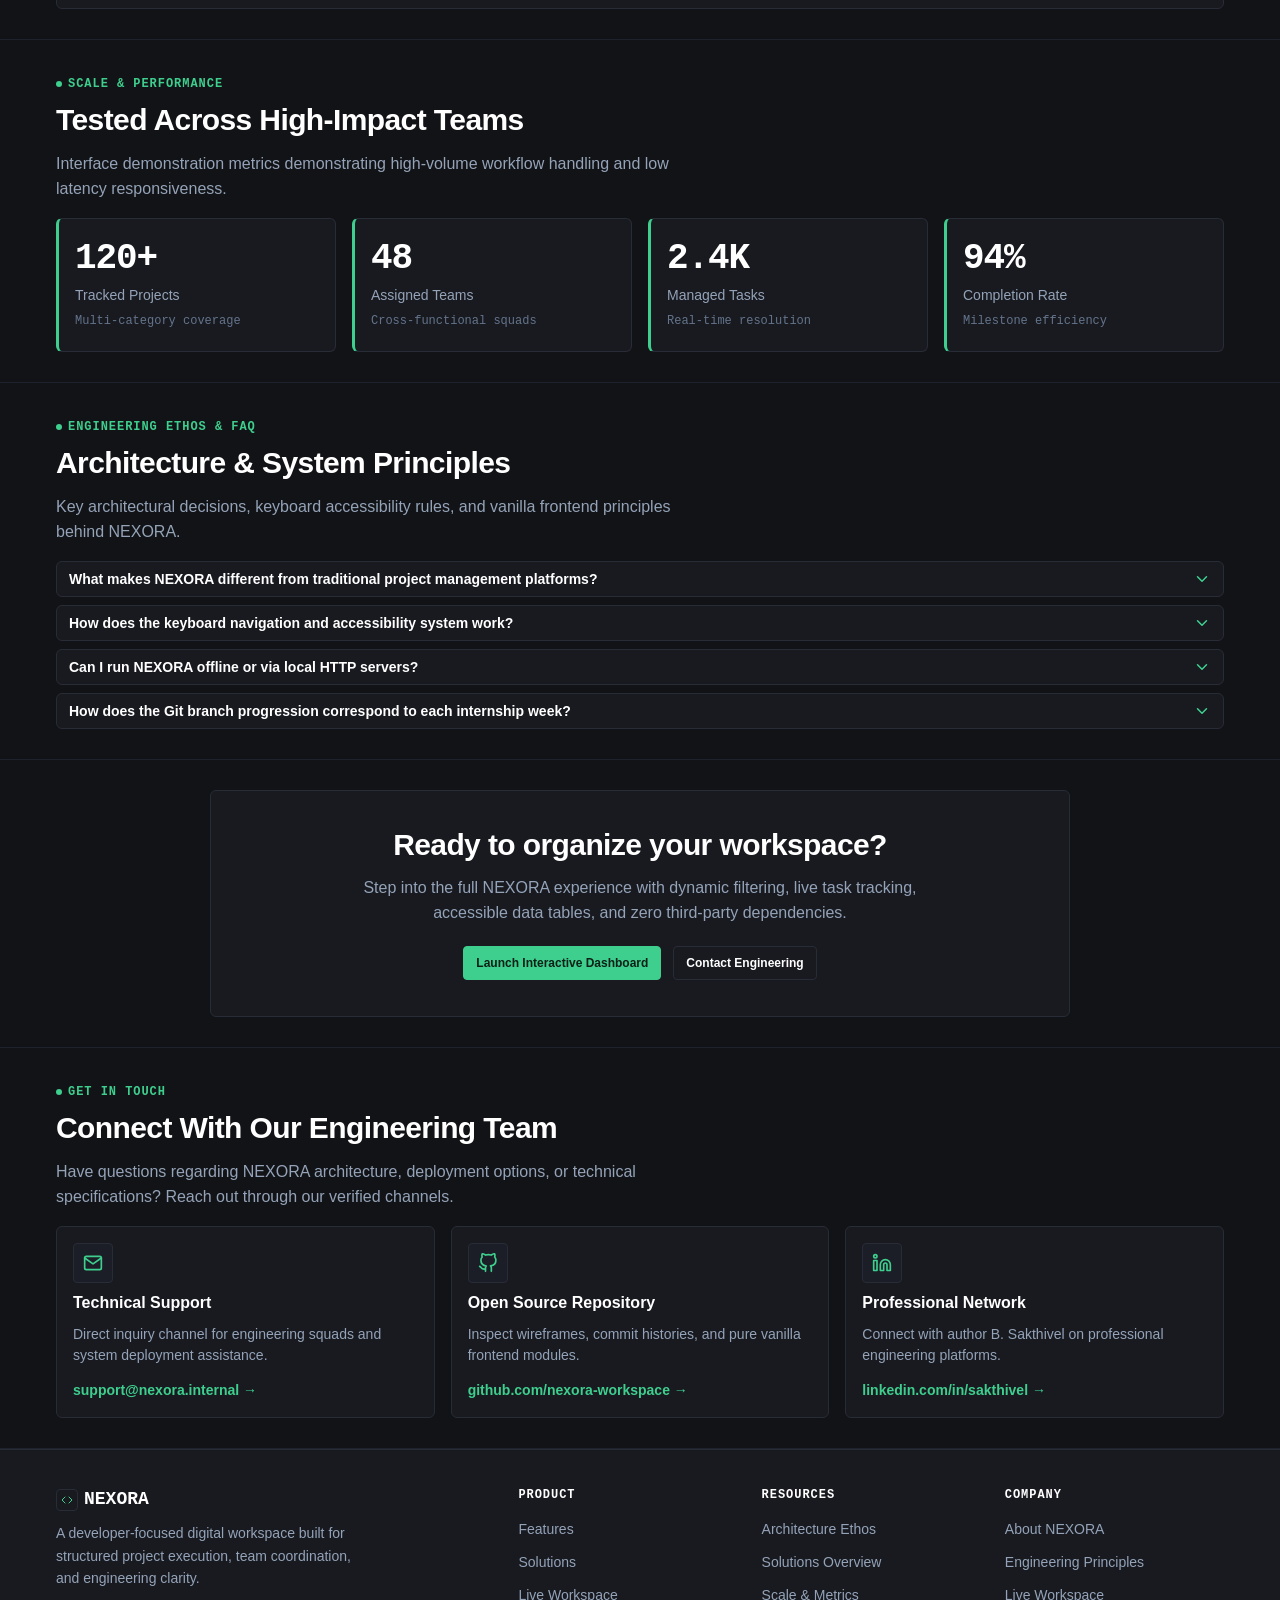
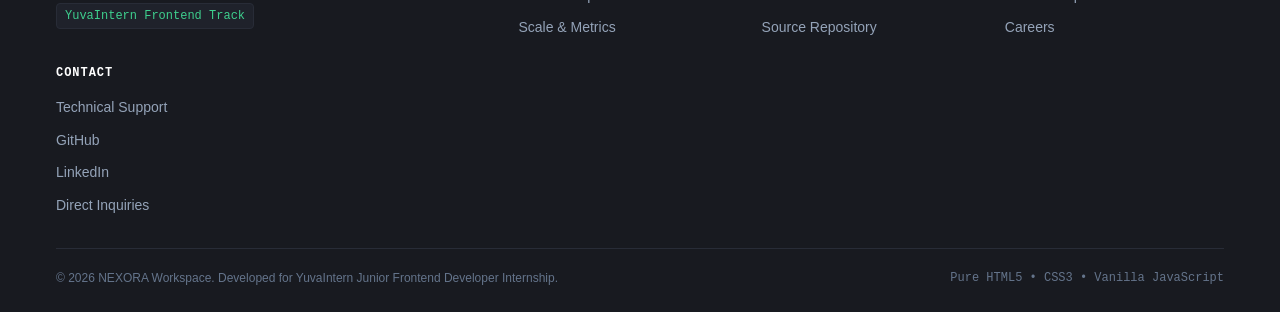
==== commit 12ca5f34: "Refactor UI: implement high-density compact spacing and Minimalist Carbon theme" ====
--- a/index.html
+++ b/index.html
@@ -4,7 +4,7 @@
   <meta charset="UTF-8">
   <meta name="viewport" content="width=device-width, initial-scale=1.0">
   <meta name="description" content="NEXORA is a modern, high-performance digital workspace for managing software projects, team workflows, and engineering productivity with zero external dependencies.">
-  <meta name="theme-color" content="#111318">
+  <meta name="theme-color" content="#121316">
   <title>NEXORA — Modern Engineering Digital Workspace</title>
   <link rel="stylesheet" href="css/style.css">
 </head>
--- a/css/style.css
+++ b/css/style.css
@@ -10,19 +10,19 @@
    -------------------------------------------------------------------------- */
 :root {
   /* Color Palette — Developer/SaaS Aesthetic */
-  --color-bg: #111318;
-  --color-surface: #171A21;
-  --color-surface-hover: #1E222B;
-  --color-surface-active: #232733;
-  --color-surface-elevated: #1D212A;
+  --color-bg: #121316;
+  --color-surface: #181A20;
+  --color-surface-hover: #1F222B;
+  --color-surface-active: #252934;
+  --color-surface-elevated: #1B1E26;
   
   --color-border: #282C37;
-  --color-border-subtle: #1E222D;
+  --color-border-subtle: #1E222C;
   --color-border-focus: #3ECF8E;
 
-  --color-text-primary: #F6F4EF;
-  --color-text-secondary: #9DA3AE;
-  --color-text-muted: #6E7682;
+  --color-text-primary: #FFFFFF;
+  --color-text-secondary: #94A3B8;
+  --color-text-muted: #64748B;
   --color-text-inverse: #111318;
 
   /* Accent Color (Emerald Green #3ECF8E) */
@@ -59,22 +59,22 @@
   --text-hero: clamp(2.25rem, 5vw + 1rem, 4rem);
 
   /* Spacing */
-  --space-1: 0.25rem;     /* 4px */
-  --space-2: 0.5rem;      /* 8px */
-  --space-3: 0.75rem;     /* 12px */
-  --space-4: 1rem;        /* 16px */
-  --space-5: 1.25rem;     /* 20px */
-  --space-6: 1.5rem;      /* 24px */
-  --space-8: 2rem;        /* 32px */
-  --space-10: 2.5rem;     /* 40px */
-  --space-12: 3rem;       /* 48px */
-  --space-16: 4rem;       /* 64px */
-  --space-20: 5rem;       /* 80px */
-  --space-24: 6rem;       /* 96px */
+  --space-1: 0.1875rem;   /* 3px */     /* 4px */
+  --space-2: 0.375rem;    /* 6px */      /* 8px */
+  --space-3: 0.5rem;      /* 8px */     /* 12px */
+  --space-4: 0.75rem;     /* 12px */        /* 16px */
+  --space-5: 0.875rem;    /* 14px */     /* 20px */
+  --space-6: 1rem;        /* 16px */      /* 24px */
+  --space-8: 1.25rem;     /* 20px */        /* 32px */
+  --space-10: 1.5rem;     /* 24px */     /* 40px */
+  --space-12: 1.875rem;   /* 30px */       /* 48px */
+  --space-16: 2.25rem;    /* 36px */       /* 64px */
+  --space-20: 2.75rem;    /* 44px */       /* 80px */
+  --space-24: 3.25rem;    /* 52px */       /* 96px */
 
   /* Layout */
   --container-max: 1200px;
-  --header-height: 4.25rem; /* 68px */
+  --header-height: 3.25rem; /* 52px */ /* 68px */
   --radius-sm: 4px;
   --radius-md: 6px;
   --radius-lg: 8px;
@@ -219,13 +219,13 @@
 }
 
 .section {
-  padding-top: var(--space-20);
-  padding-bottom: var(--space-20);
+  padding-top: var(--space-12);
+  padding-bottom: var(--space-12);
   border-bottom: 1px solid var(--color-border-subtle);
 }
 
 .section-header {
-  margin-bottom: var(--space-12);
+  margin-bottom: var(--space-6);
   max-width: 640px;
 }
 
@@ -274,13 +274,13 @@
   align-items: center;
   justify-content: center;
   gap: var(--space-2);
-  padding: var(--space-3) var(--space-5);
+  padding: var(--space-2) var(--space-4);
   font-weight: 600;
-  font-size: var(--text-sm);
+  font-size: var(--text-xs);
   border-radius: var(--radius-sm);
   transition: background-color var(--transition-fast), border-color var(--transition-fast), color var(--transition-fast);
   white-space: nowrap;
-  min-height: 44px; /* Touch target size */
+  min-height: 34px; /* Touch target size */
   min-width: 44px;
 }
 
@@ -469,15 +469,15 @@
    7. Hero Section
    -------------------------------------------------------------------------- */
 .hero-section {
-  padding-top: var(--space-16);
-  padding-bottom: var(--space-20);
+  padding-top: var(--space-10);
+  padding-bottom: var(--space-12);
   border-bottom: 1px solid var(--color-border-subtle);
 }
 
 .hero-grid {
   display: grid;
   grid-template-columns: 1.15fr 0.85fr;
-  gap: var(--space-12);
+  gap: var(--space-8);
   align-items: center;
 }
 
@@ -1374,15 +1374,15 @@
   display: inline-flex;
   align-items: center;
   gap: var(--space-2);
-  padding: var(--space-4) var(--space-6);
-  font-family: var(--font-mono);
-  font-size: var(--text-sm);
+  padding: var(--space-2) var(--space-4);
+  font-family: var(--font-mono);
+  font-size: var(--text-xs);
   font-weight: 500;
   color: var(--color-text-secondary);
   border-bottom: 2px solid transparent;
   transition: color var(--transition-fast), background-color var(--transition-fast), border-color var(--transition-fast);
   white-space: nowrap;
-  min-height: 48px;
+  min-height: 38px;
 }
 
 .tab-btn:hover {
@@ -1398,7 +1398,7 @@
 }
 
 .tab-panel {
-  padding: var(--space-8);
+  padding: var(--space-4);
   display: block;
 }
 
@@ -1434,9 +1434,9 @@
   display: flex;
   align-items: center;
   justify-content: space-between;
-  padding: var(--space-5) var(--space-6);
+  padding: var(--space-3) var(--space-4);
   text-align: left;
-  font-size: var(--text-base);
+  font-size: var(--text-sm);
   font-weight: 600;
   color: var(--color-text-primary);
   background: none;
@@ -1723,15 +1723,15 @@
 .overview-grid {
   display: grid;
   grid-template-columns: repeat(6, 1fr);
-  gap: var(--space-4);
-  margin-bottom: var(--space-8);
+  gap: var(--space-3);
+  margin-bottom: var(--space-5);
 }
 
 .overview-card {
   background-color: var(--color-surface);
   border: 1px solid var(--color-border);
   border-radius: var(--radius-md);
-  padding: var(--space-5);
+  padding: var(--space-3) var(--space-4);
   display: flex;
   flex-direction: column;
   transition: border-color var(--transition-fast);
@@ -1755,7 +1755,7 @@
 
 .overview-card-val {
   font-family: var(--font-mono);
-  font-size: var(--text-3xl);
+  font-size: var(--text-2xl);
   font-weight: 700;
   color: var(--color-text-primary);
   line-height: 1.1;
@@ -1774,15 +1774,15 @@
 .charts-grid {
   display: grid;
   grid-template-columns: 1.2fr 0.8fr;
-  gap: var(--space-6);
-  margin-bottom: var(--space-8);
+  gap: var(--space-4);
+  margin-bottom: var(--space-5);
 }
 
 .chart-card {
   background-color: var(--color-surface);
   border: 1px solid var(--color-border);
   border-radius: var(--radius-md);
-  padding: var(--space-6);
+  padding: var(--space-4);
 }
 
 .chart-card-header {
@@ -1867,7 +1867,7 @@
   background-color: var(--color-surface);
   border: 1px solid var(--color-border);
   border-radius: var(--radius-md) var(--radius-md) 0 0;
-  padding: var(--space-4) var(--space-5);
+  padding: var(--space-2) var(--space-3);
   display: flex;
   align-items: center;
   justify-content: space-between;
@@ -1911,7 +1911,7 @@
   font-size: var(--text-sm);
   padding: var(--space-2) var(--space-3) var(--space-2) var(--space-8);
   border-radius: var(--radius-sm);
-  min-height: 40px;
+  min-height: 32px; padding: 4px 8px 4px 28px; font-size: 12px;
   transition: border-color var(--transition-fast);
 }
 
@@ -1928,7 +1928,7 @@
   font-size: var(--text-xs);
   padding: var(--space-2) var(--space-3);
   border-radius: var(--radius-sm);
-  min-height: 40px;
+  min-height: 32px; padding: 4px 8px; font-size: 12px;
   cursor: pointer;
   transition: border-color var(--transition-fast);
 }
@@ -1965,7 +1965,8 @@
 
 .data-table th {
   background-color: var(--color-surface-elevated);
-  padding: var(--space-3) var(--space-4);
+  padding: 8px 12px;
+  font-size: 11px;
   font-family: var(--font-mono);
   font-size: var(--text-xs);
   color: var(--color-text-muted);
@@ -1994,7 +1995,8 @@
 }
 
 .data-table td {
-  padding: var(--space-4);
+  padding: 8px 12px;
+  font-size: 13px;
   border-bottom: 1px solid var(--color-border-subtle);
   color: var(--color-text-primary);
   vertical-align: middle;
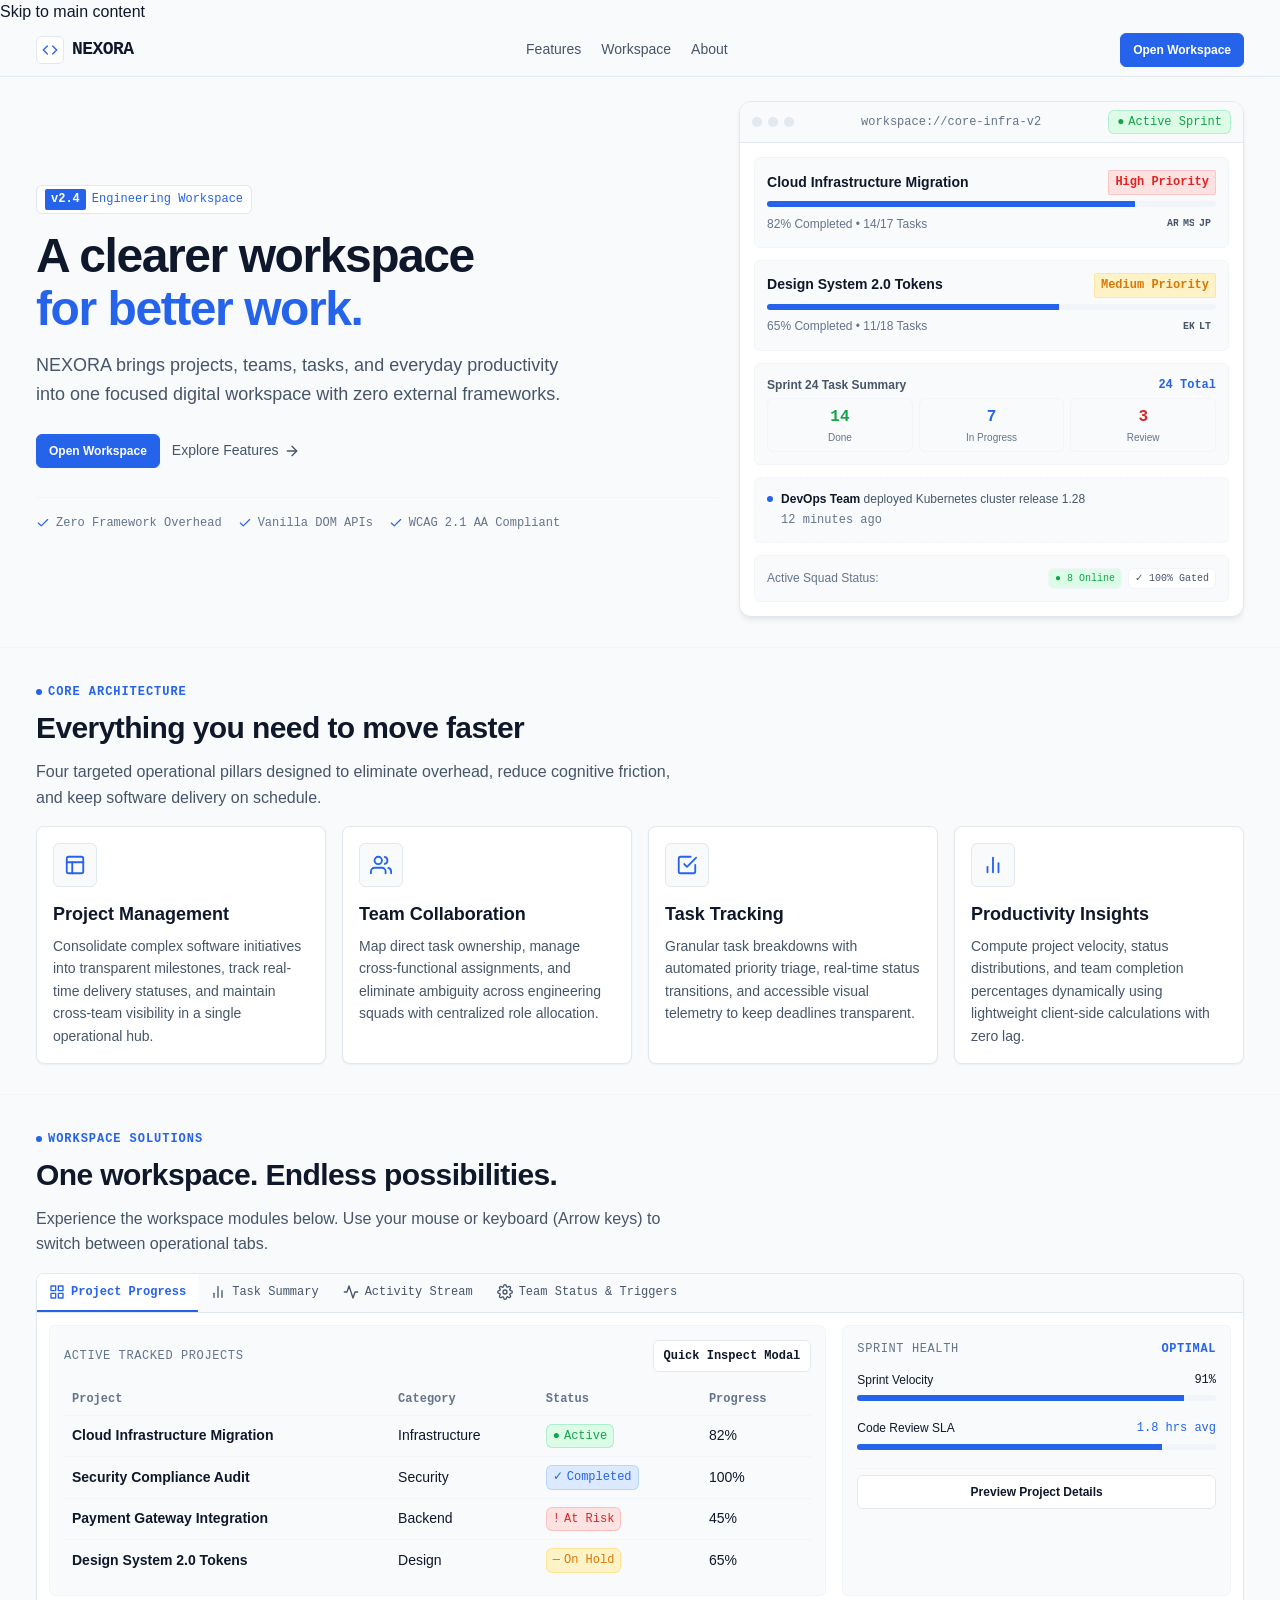
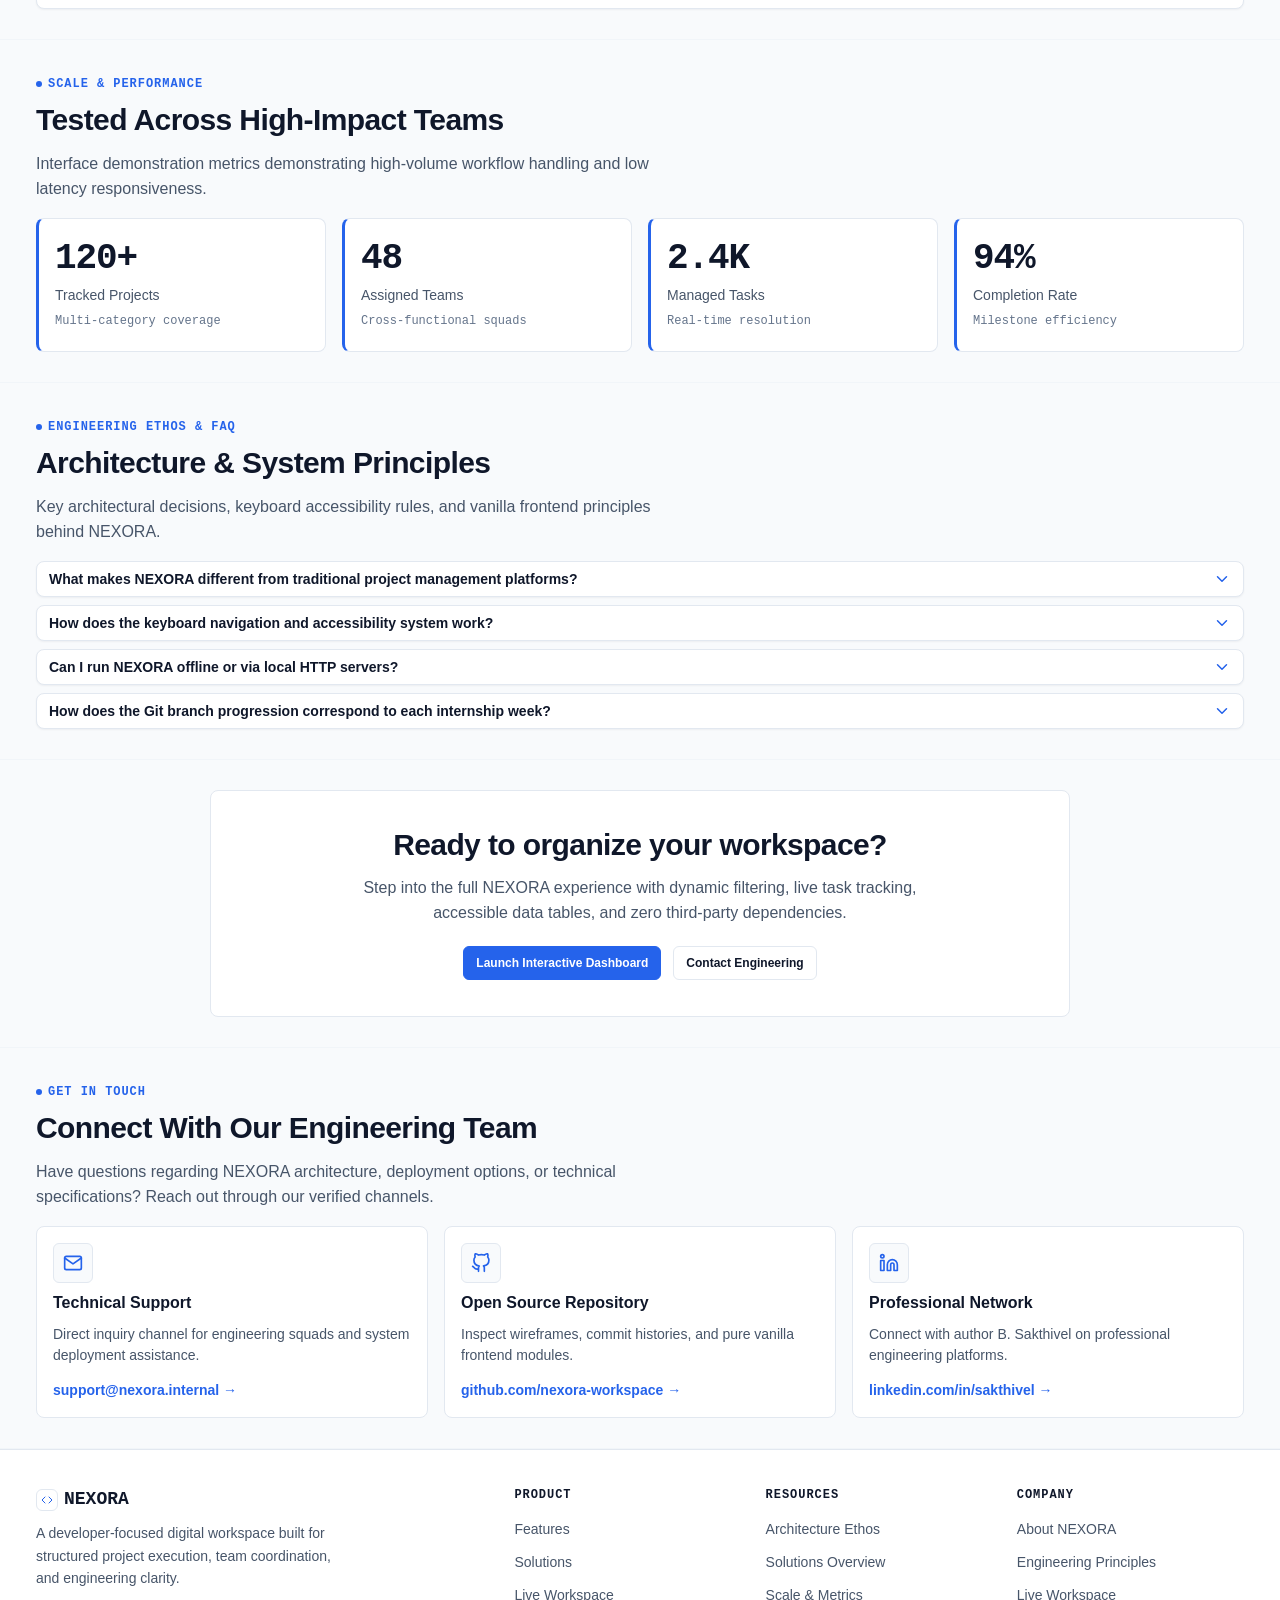
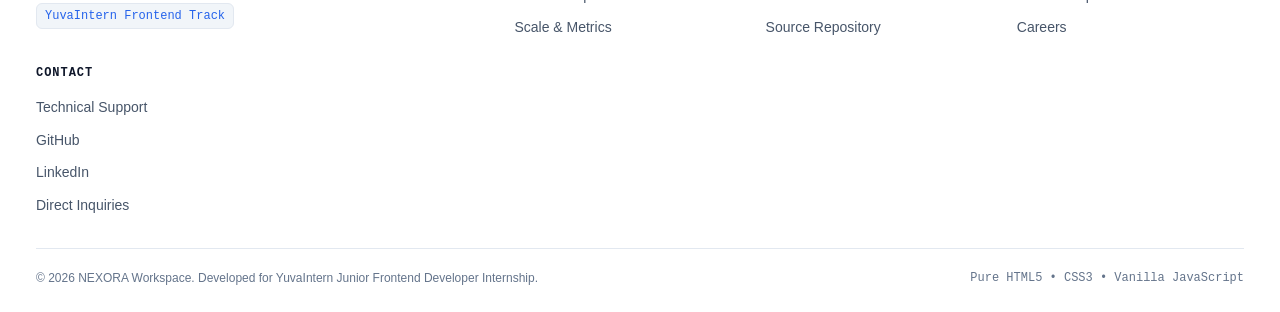
==== commit ba399865: "Update visual identity: Modern Clean Light Theme and Rounded SaaS UI" ====
--- a/index.html
+++ b/index.html
@@ -4,7 +4,7 @@
   <meta charset="UTF-8">
   <meta name="viewport" content="width=device-width, initial-scale=1.0">
   <meta name="description" content="NEXORA is a modern, high-performance digital workspace for managing software projects, team workflows, and engineering productivity with zero external dependencies.">
-  <meta name="theme-color" content="#121316">
+  <meta name="theme-color" content="#F8FAFC">
   <title>NEXORA — Modern Engineering Digital Workspace</title>
   <link rel="stylesheet" href="css/style.css">
 </head>
--- a/css/style.css
+++ b/css/style.css
@@ -9,38 +9,38 @@
    1. Design Tokens & CSS Custom Properties
    -------------------------------------------------------------------------- */
 :root {
-  /* Color Palette — Developer/SaaS Aesthetic */
-  --color-bg: #121316;
-  --color-surface: #181A20;
-  --color-surface-hover: #1F222B;
-  --color-surface-active: #252934;
-  --color-surface-elevated: #1B1E26;
+  /* Color Palette — Modern Clean Light Theme (SaaS Aesthetic) */
+  --color-bg: #F8FAFC;              /* Clean Slate-50 Background Canvas */
+  --color-surface: #FFFFFF;         /* Crisp Pure White Surface */
+  --color-surface-hover: #F1F5F9;   /* Slate-100 Hover */
+  --color-surface-active: #E2E8F0;  /* Slate-200 Active */
+  --color-surface-elevated: #F8FAFC;/* Slate-50 Header / Subpanel */
   
-  --color-border: #282C37;
-  --color-border-subtle: #1E222C;
-  --color-border-focus: #3ECF8E;
-
-  --color-text-primary: #FFFFFF;
-  --color-text-secondary: #94A3B8;
-  --color-text-muted: #64748B;
-  --color-text-inverse: #111318;
-
-  /* Accent Color (Emerald Green #3ECF8E) */
-  --color-accent: #3ECF8E;
-  --color-accent-hover: #34B27B;
-  --color-accent-active: #2C9767;
-  --color-accent-subtle: rgba(62, 207, 142, 0.12);
-  --color-accent-text: #0B2016; /* High-contrast text on accent button (>8:1) */
-
-  /* Status Colors (Never used alone - paired with symbols & text) */
-  --status-active: #3ECF8E;
-  --status-active-bg: rgba(62, 207, 142, 0.12);
-  --status-completed: #38BDF8;
-  --status-completed-bg: rgba(56, 189, 248, 0.12);
-  --status-at-risk: #F87171;
-  --status-at-risk-bg: rgba(248, 113, 113, 0.12);
-  --status-on-hold: #F59E0B;
-  --status-on-hold-bg: rgba(245, 158, 11, 0.12);
+  --color-border: #E2E8F0;          /* Clean Slate-200 Hairline Border */
+  --color-border-subtle: #F1F5F9;   /* Slate-100 Subtle Border */
+  --color-border-focus: #2563EB;    /* Vibrant Royal Blue Focus */
+
+  --color-text-primary: #0F172A;    /* Rich Deep Navy (Contrast ratio > 14:1) */
+  --color-text-secondary: #475569;  /* Crisp Slate-600 */
+  --color-text-muted: #64748B;      /* Slate-500 */
+  --color-text-inverse: #FFFFFF;
+
+  /* Accent Color (Vibrant Royal Blue #2563EB) */
+  --color-accent: #2563EB;
+  --color-accent-hover: #1D4ED8;
+  --color-accent-active: #1E40AF;
+  --color-accent-subtle: rgba(37, 99, 235, 0.08);
+  --color-accent-text: #FFFFFF;     /* Pure white high-contrast text on accent button */
+
+  /* Status Colors (Light Theme Semantic Badges) */
+  --status-active: #16A34A;
+  --status-active-bg: #DCFCE7;
+  --status-completed: #2563EB;
+  --status-completed-bg: #DBEAFE;
+  --status-at-risk: #DC2626;
+  --status-at-risk-bg: #FEE2E2;
+  --status-on-hold: #D97706;
+  --status-on-hold-bg: #FEF3C7;
 
   /* Typography */
   --font-mono: 'JetBrains Mono', 'Fira Code', SFMono-Regular, Menlo, Monaco, Consolas, 'Liberation Mono', 'Courier New', monospace;
@@ -56,35 +56,36 @@
   --text-3xl: 1.875rem;   /* 30px */
   --text-4xl: 2.25rem;    /* 36px */
   --text-5xl: 3rem;       /* 48px */
-  --text-hero: clamp(2.25rem, 5vw + 1rem, 4rem);
-
-  /* Spacing */
-  --space-1: 0.1875rem;   /* 3px */     /* 4px */
-  --space-2: 0.375rem;    /* 6px */      /* 8px */
-  --space-3: 0.5rem;      /* 8px */     /* 12px */
-  --space-4: 0.75rem;     /* 12px */        /* 16px */
-  --space-5: 0.875rem;    /* 14px */     /* 20px */
-  --space-6: 1rem;        /* 16px */      /* 24px */
-  --space-8: 1.25rem;     /* 20px */        /* 32px */
-  --space-10: 1.5rem;     /* 24px */     /* 40px */
-  --space-12: 1.875rem;   /* 30px */       /* 48px */
-  --space-16: 2.25rem;    /* 36px */       /* 64px */
-  --space-20: 2.75rem;    /* 44px */       /* 80px */
-  --space-24: 3.25rem;    /* 52px */       /* 96px */
-
-  /* Layout */
-  --container-max: 1200px;
-  --header-height: 3.25rem; /* 52px */ /* 68px */
-  --radius-sm: 4px;
-  --radius-md: 6px;
-  --radius-lg: 8px;
-  --transition-fast: 150ms ease;
-  --transition-normal: 220ms ease;
-
-  /* Shadows - Minimal, strict, no glow */
-  --shadow-sm: 0 1px 2px rgba(0, 0, 0, 0.4);
-  --shadow-md: 0 4px 12px rgba(0, 0, 0, 0.45);
-  --shadow-lg: 0 10px 24px rgba(0, 0, 0, 0.55);
+  --text-hero: clamp(2rem, 4vw, 3rem);
+
+  /* High-Density Engineering Spacing Scale */
+  --space-1: 0.1875rem;   /* 3px */
+  --space-2: 0.375rem;    /* 6px */
+  --space-3: 0.5rem;      /* 8px */
+  --space-4: 0.75rem;     /* 12px */
+  --space-5: 0.875rem;    /* 14px */
+  --space-6: 1rem;        /* 16px */
+  --space-8: 1.25rem;     /* 20px */
+  --space-10: 1.5rem;     /* 24px */
+  --space-12: 1.875rem;   /* 30px */
+  --space-16: 2.25rem;    /* 36px */
+  --space-20: 2.75rem;    /* 44px */
+  --space-24: 3.25rem;    /* 52px */
+
+  /* Modern Rounded SaaS Layout Tokens */
+  --container-max: 1240px;
+  --header-height: 3.25rem; /* 52px */
+  --radius-sm: 6px;
+  --radius-md: 8px;
+  --radius-lg: 12px;
+  --radius-pill: 9999px;
+  --transition-fast: 150ms cubic-bezier(0.4, 0, 0.2, 1);
+  --transition-normal: 220ms cubic-bezier(0.4, 0, 0.2, 1);
+
+  /* Shadows — Modern Soft SaaS Layering */
+  --shadow-sm: 0 1px 2px 0 rgba(15, 23, 42, 0.05);
+  --shadow-md: 0 4px 6px -1px rgba(15, 23, 42, 0.07), 0 2px 4px -2px rgba(15, 23, 42, 0.05);
+  --shadow-lg: 0 10px 15px -3px rgba(15, 23, 42, 0.08), 0 4px 6px -4px rgba(15, 23, 42, 0.04);
 }
 
 /* --------------------------------------------------------------------------
@@ -148,22 +149,22 @@
 }
 
 ::-webkit-scrollbar-track {
-  background: var(--color-bg);
+  background: #F8FAFC;
 }
 
 ::-webkit-scrollbar-thumb {
-  background: var(--color-border);
+  background: #CBD5E1;
   border-radius: var(--radius-sm);
-  border: 2px solid var(--color-bg);
+  border: 2px solid #F8FAFC;
 }
 
 ::-webkit-scrollbar-thumb:hover {
-  background: var(--color-accent);
+  background: #94A3B8;
 }
 
 * {
   scrollbar-width: thin;
-  scrollbar-color: var(--color-border) var(--color-bg);
+  scrollbar-color: #CBD5E1 #F8FAFC;
 }
 
 /* --------------------------------------------------------------------------
@@ -560,7 +561,7 @@
 .preview-card-wrapper {
   background-color: var(--color-surface);
   border: 1px solid var(--color-border);
-  border-radius: var(--radius-md);
+  border-radius: var(--radius-lg);
   box-shadow: var(--shadow-md);
   overflow: hidden;
 }
@@ -717,6 +718,7 @@
   display: flex;
   flex-direction: column;
   transition: border-color var(--transition-fast), background-color var(--transition-fast);
+  box-shadow: var(--shadow-sm);
 }
 
 .feature-card:hover {
@@ -1356,6 +1358,7 @@
   border: 1px solid var(--color-border);
   border-radius: var(--radius-md);
   overflow: hidden;
+  box-shadow: var(--shadow-sm);
 }
 
 .tab-list {
@@ -1419,6 +1422,7 @@
   border-radius: var(--radius-md);
   overflow: hidden;
   transition: border-color var(--transition-fast);
+  box-shadow: var(--shadow-sm);
 }
 
 .accordion-item:hover {
@@ -1486,7 +1490,7 @@
   left: 0;
   width: 100vw;
   height: 100vh;
-  background-color: rgba(17, 19, 24, 0.85);
+  background-color: rgba(15, 23, 42, 0.45); backdrop-filter: blur(4px);
   display: flex;
   align-items: center;
   justify-content: center;
@@ -1708,7 +1712,7 @@
 .spinner {
   width: 16px;
   height: 16px;
-  border: 2px solid rgba(246, 244, 239, 0.2);
+  border: 2px solid rgba(15, 23, 42, 0.15);
   border-top-color: var(--color-accent);
   border-radius: 50%;
   animation: spin 0.6s linear infinite;
@@ -1735,6 +1739,7 @@
   display: flex;
   flex-direction: column;
   transition: border-color var(--transition-fast);
+  box-shadow: var(--shadow-sm);
 }
 
 .overview-card:hover {
@@ -1783,6 +1788,7 @@
   border: 1px solid var(--color-border);
   border-radius: var(--radius-md);
   padding: var(--space-4);
+  box-shadow: var(--shadow-sm);
 }
 
 .chart-card-header {
@@ -1954,6 +1960,7 @@
   border-radius: 0 0 var(--radius-md) var(--radius-md);
   overflow-x: auto;
   margin-bottom: var(--space-8);
+  box-shadow: var(--shadow-sm);
 }
 
 .data-table {
@@ -2003,7 +2010,7 @@
 }
 
 .data-table tr:hover td {
-  background-color: rgba(255, 255, 255, 0.02);
+  background-color: rgba(15, 23, 42, 0.025);
 }
 
 .project-name-cell {
@@ -2096,6 +2103,7 @@
   display: flex;
   flex-direction: column;
   gap: var(--space-3);
+  box-shadow: var(--shadow-sm);
 }
 
 .team-card-top {
